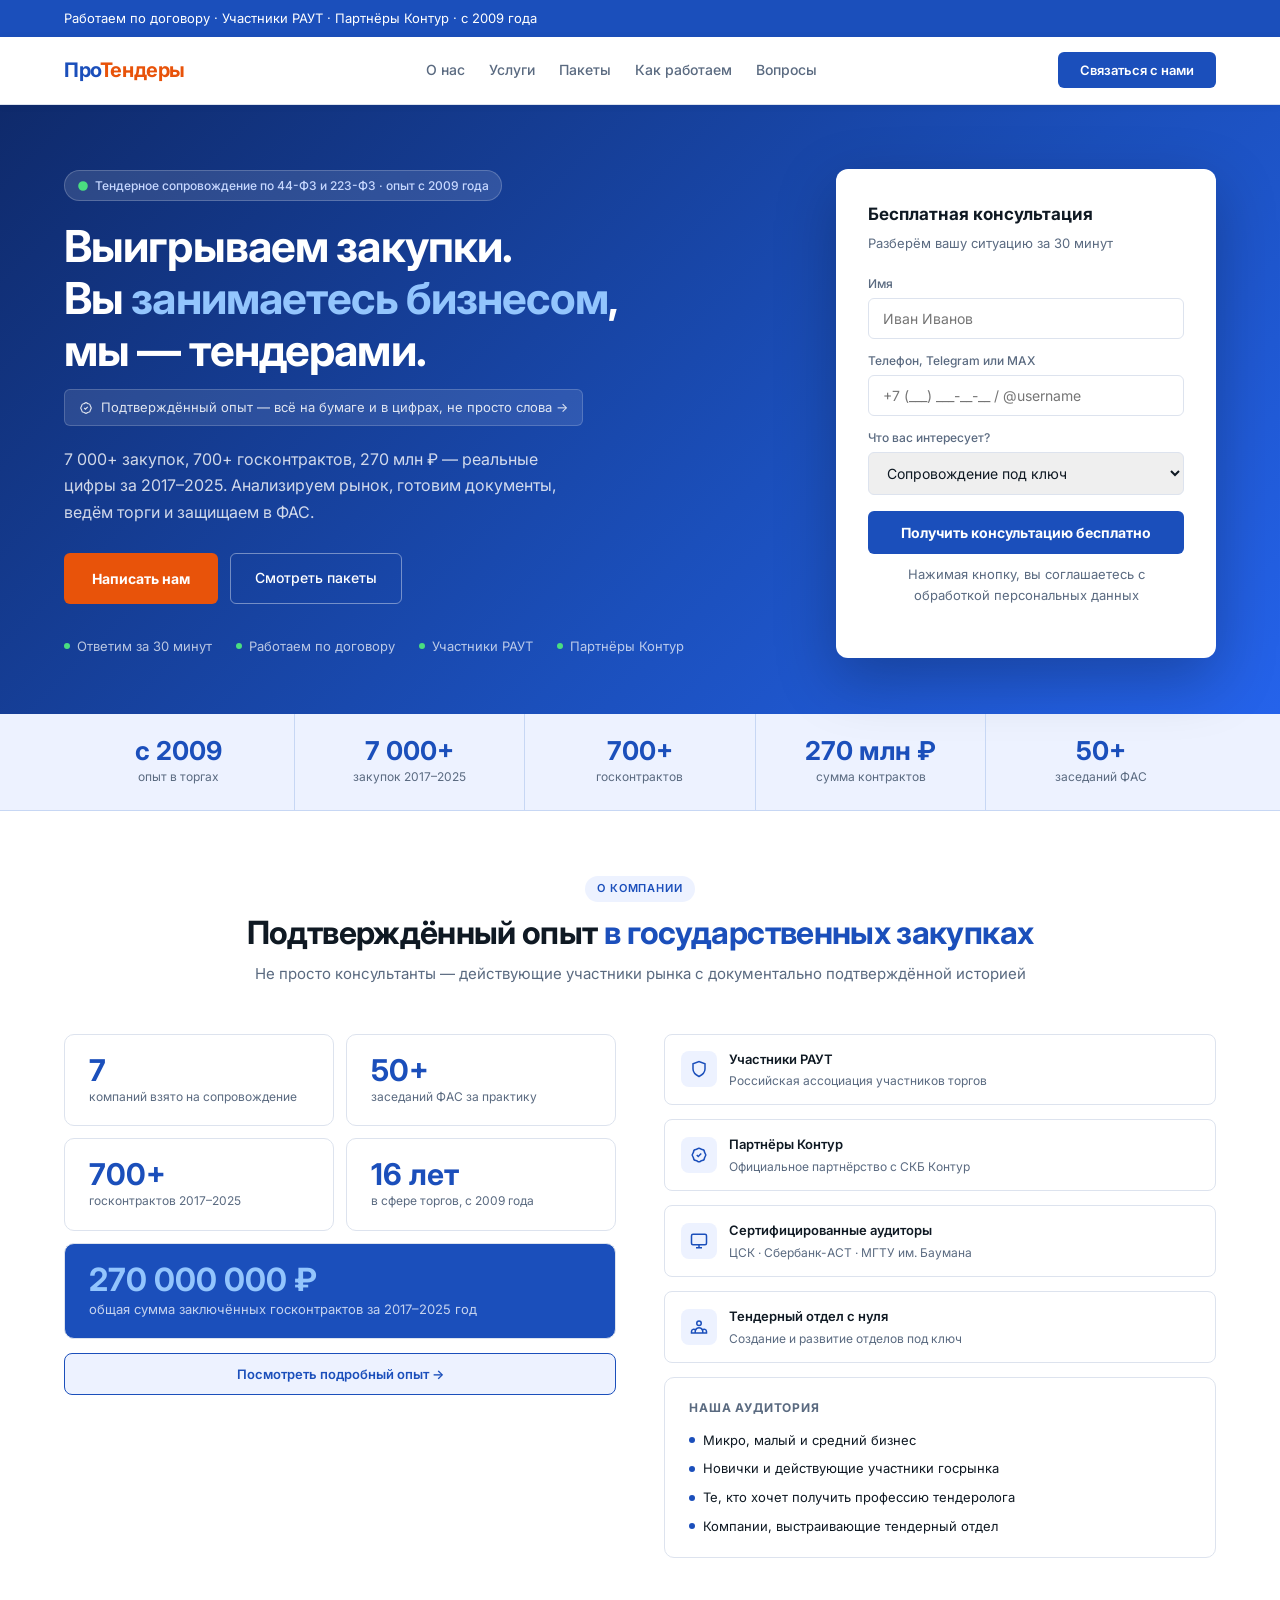
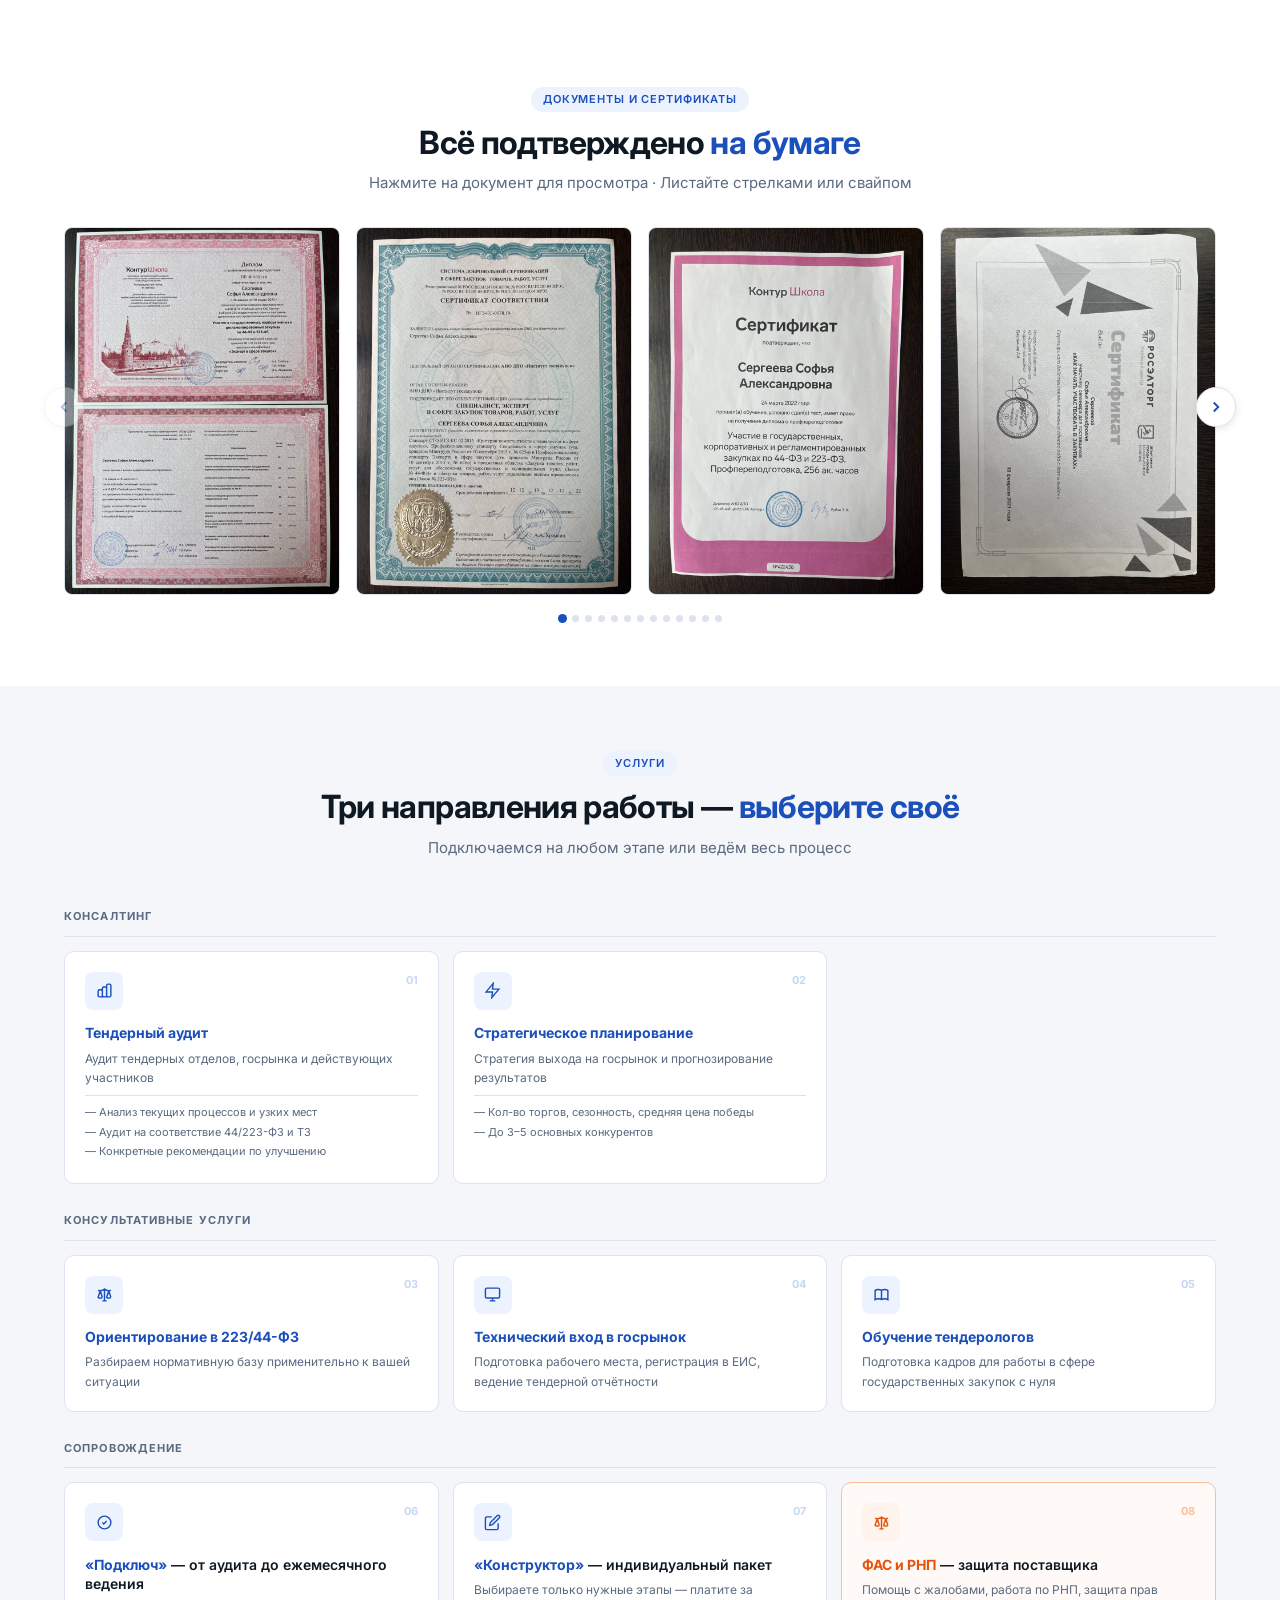
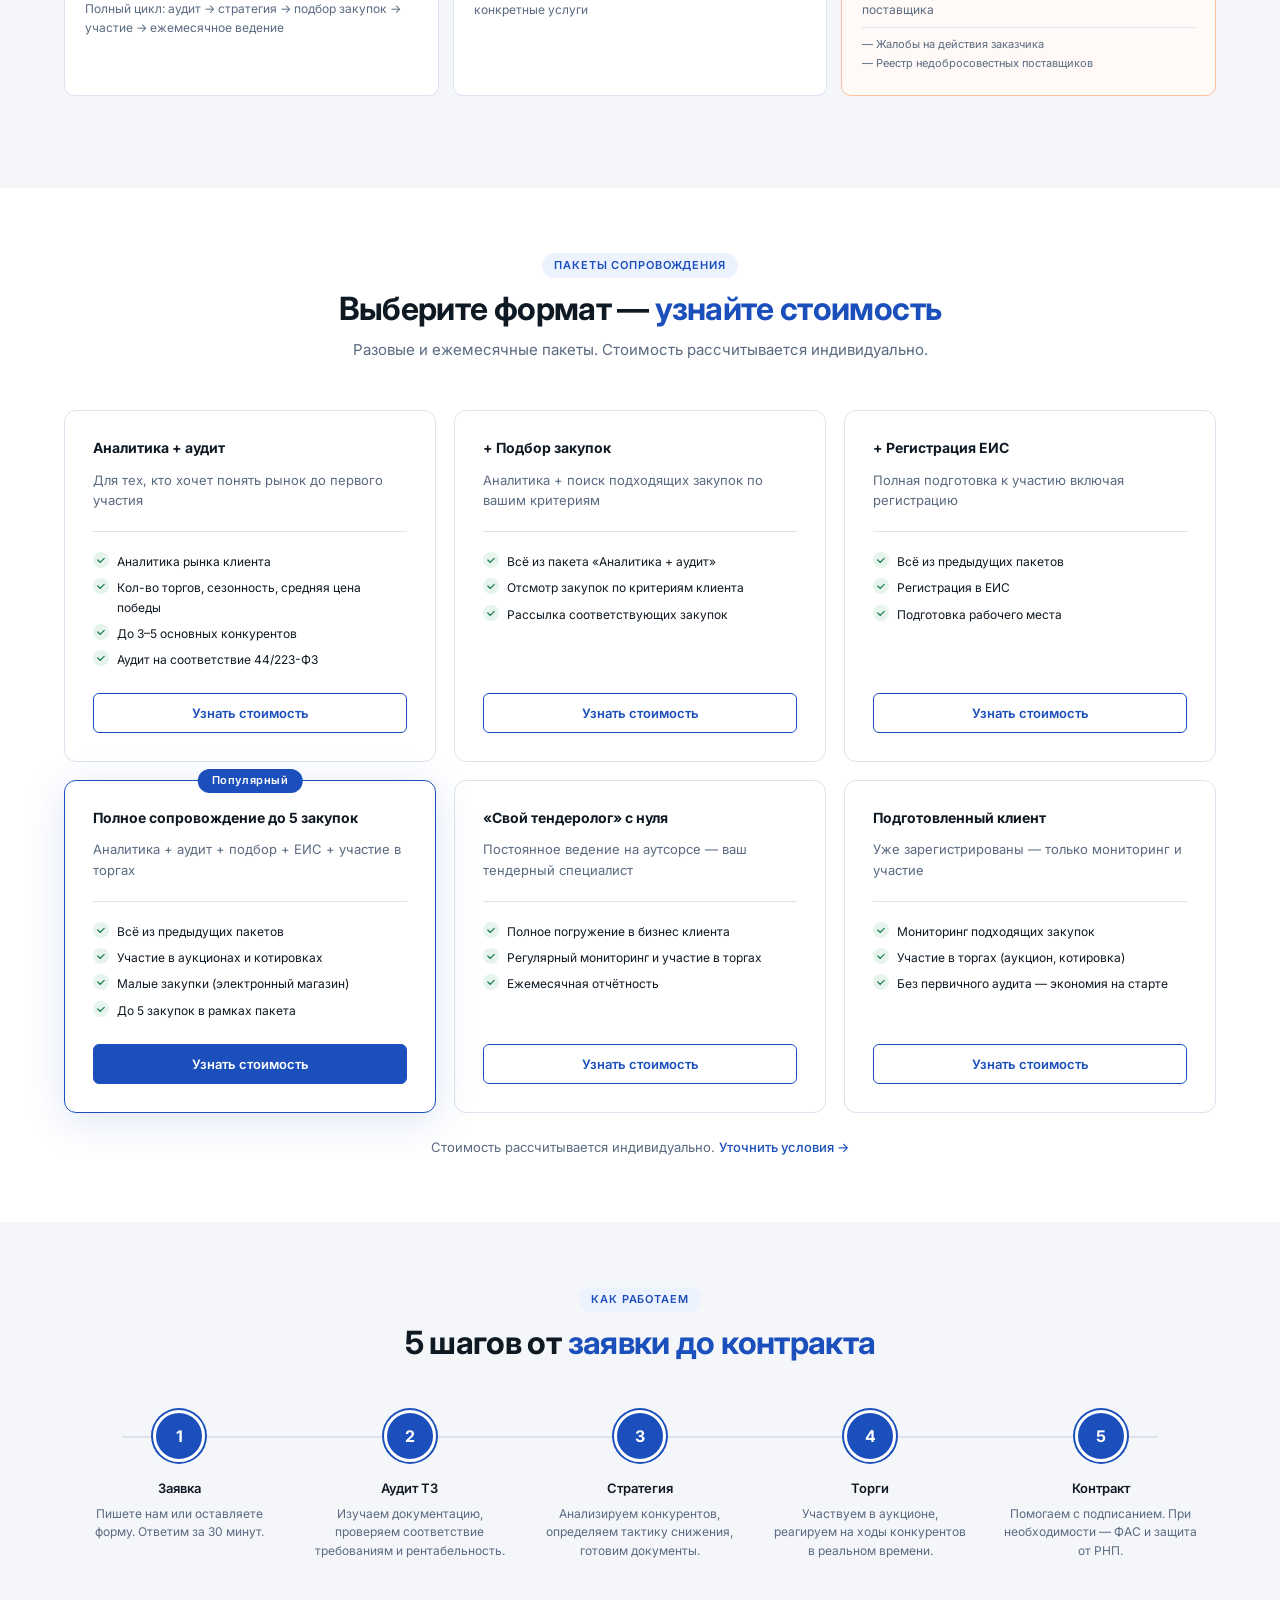
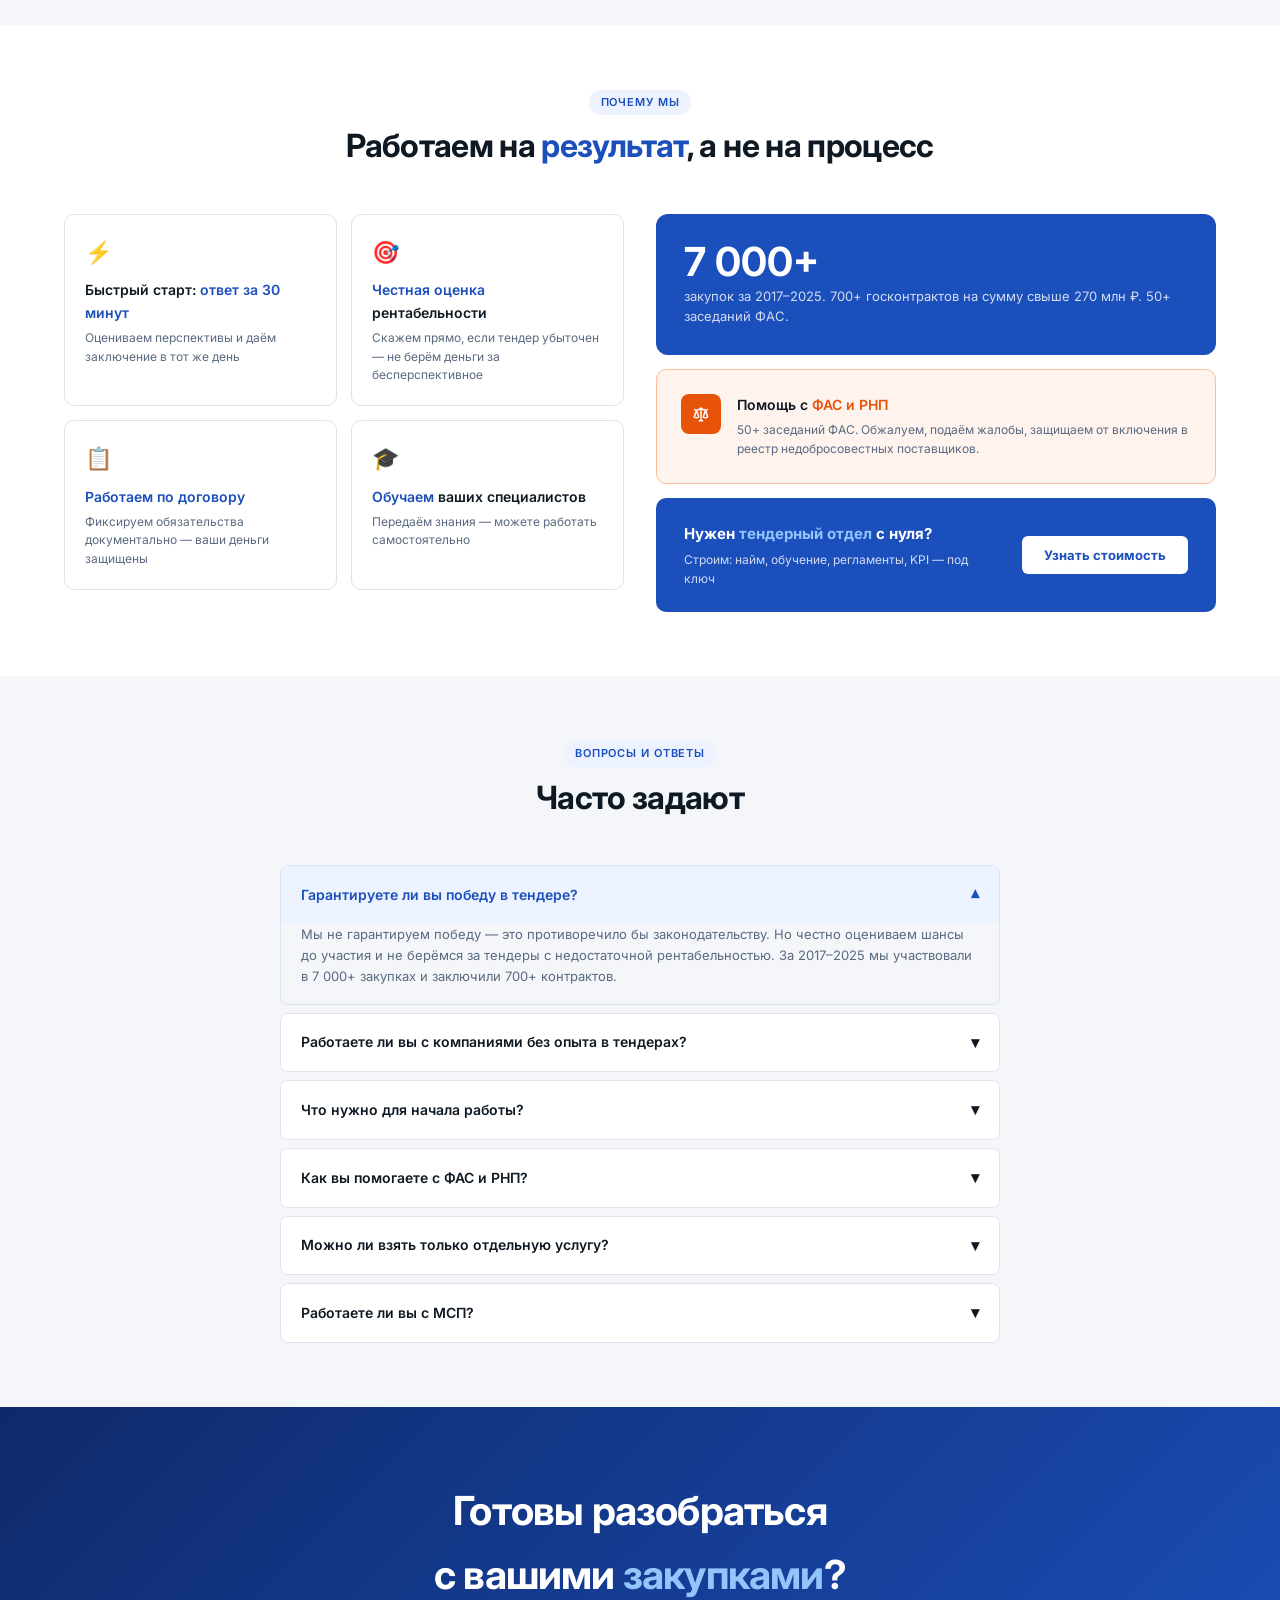
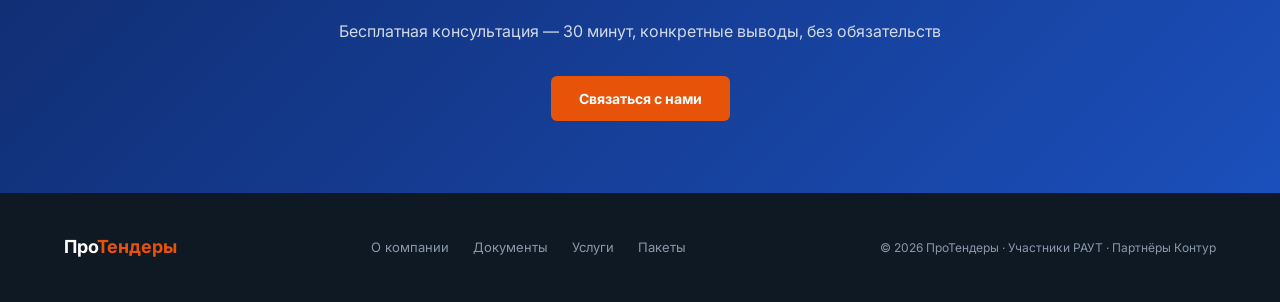
==== index.html @ 7c3c490c "Update index.html" ====
<!DOCTYPE html>
<html lang="ru">
<head>
<meta charset="UTF-8">
<meta name="viewport" content="width=device-width, initial-scale=1.0">
<title>ПроТендеры — тендерное сопровождение под ключ с 2009 года</title>
<meta name="description" content="Тендерное сопровождение по 44-ФЗ и 223-ФЗ. 7 000+ закупок, 700+ госконтрактов на 270 млн ₽. Участники РАУТ, партнёры Контур. Бесплатная консультация за 30 минут.">
<meta name="keywords" content="тендерное сопровождение, государственные закупки, 44-ФЗ, 223-ФЗ, участие в тендерах, тендерный аудит, ФАС, РНП, госконтракт, тендеролог, ЕИС, аукцион">
<meta name="author" content="ПроТендеры">
<meta name="robots" content="index, follow">
<link rel="preconnect" href="https://fonts.googleapis.com">
<link href="https://fonts.googleapis.com/css2?family=Inter:wght@400;500;600;700&display=swap" rel="stylesheet">

<link rel="icon" href="/favicon.ico" sizes="any">
<link rel="icon" href="/favicon.svg" type="image/svg+xml">
<link rel="icon" type="image/png" sizes="96x96" href="/favicon-96x96.png">
<link rel="apple-touch-icon" sizes="180x180" href="/apple-touch-icon.png">
<link rel="manifest" href="/site.webmanifest">
<style>
*,*::before,*::after{box-sizing:border-box;margin:0;padding:0}
html{scroll-behavior:smooth}
:root{--blue:#1B4FBB;--blue-d:#143DA0;--blue-lt:#EDF2FF;--accent:#E8530A;--green:#1A7A4A;--text:#0F1923;--muted:#5A6A80;--light:#F4F6FA;--border:#DDE3EE}
body{font-family:'Inter',sans-serif;color:var(--text);background:#fff;font-size:15px;line-height:1.6;-webkit-font-smoothing:antialiased}
a{color:inherit;text-decoration:none}

.topbar{background:var(--blue);color:#fff;font-size:13px;padding:8px 5vw;display:flex;justify-content:space-between;align-items:center}
.topbar a{color:#fff;opacity:.85}.topbar a:hover{opacity:1}
.topbar-r{display:flex;gap:1.5rem}

nav{background:#fff;border-bottom:1px solid var(--border);padding:0 5vw;display:flex;align-items:center;justify-content:space-between;height:68px;position:sticky;top:0;z-index:100;box-shadow:0 1px 8px rgba(0,0,0,.06)}
.logo-text{font-size:20px;font-weight:700;color:var(--blue);letter-spacing:-.02em}.logo-text span{color:var(--accent)}
.nav-links{display:flex;gap:1.5rem}
.nav-links a{font-size:14px;color:var(--muted);font-weight:500;transition:color .15s}.nav-links a:hover{color:var(--blue)}
.btn-nav{background:var(--blue);color:#fff;font-size:13px;font-weight:600;padding:10px 22px;border-radius:6px;display:flex;align-items:center;gap:7px;transition:background .15s;cursor:pointer;border:none;font-family:inherit}.btn-nav:hover{background:var(--blue-d)}

/* HERO */
.hero{background:linear-gradient(135deg,#0F2A6B 0%,#1B4FBB 60%,#2563EB 100%);color:#fff;padding:64px 5vw 56px;display:grid;grid-template-columns:1fr 380px;gap:4rem;align-items:center}
.hero-badge{display:inline-flex;align-items:center;gap:6px;background:rgba(255,255,255,.12);border:1px solid rgba(255,255,255,.2);font-size:12px;font-weight:500;padding:5px 12px;border-radius:20px;margin-bottom:1.25rem;color:#c7d8ff}
.hero h1{font-size:clamp(28px,3.5vw,44px);font-weight:700;line-height:1.18;margin-bottom:.75rem;letter-spacing:-.02em}
.hero h1 span{color:#93C5FD}
.hero-proof{display:inline-flex;align-items:center;gap:8px;background:rgba(255,255,255,.1);border:1px solid rgba(255,255,255,.18);padding:7px 14px;border-radius:6px;font-size:13px;color:rgba(255,255,255,.85);margin-bottom:1.25rem;cursor:pointer;transition:background .2s;border-width:1px}
.hero-proof:hover{background:rgba(255,255,255,.18)}
.hero-lead{font-size:16px;color:rgba(255,255,255,.8);line-height:1.65;margin-bottom:1.75rem;max-width:520px}
.hero-actions{display:flex;gap:12px;flex-wrap:wrap;margin-bottom:2rem}
.btn-accent{background:var(--accent);color:#fff;font-size:14px;font-weight:700;padding:14px 28px;border-radius:6px;display:inline-flex;align-items:center;gap:8px;transition:opacity .15s;cursor:pointer;border:none;font-family:inherit}.btn-accent:hover{opacity:.9}
.btn-white-ol{background:transparent;color:#fff;border:1.5px solid rgba(255,255,255,.4);font-size:14px;font-weight:500;padding:13px 24px;border-radius:6px;transition:border-color .15s;cursor:pointer;font-family:inherit;display:inline-flex;align-items:center}.btn-white-ol:hover{border-color:rgba(255,255,255,.8)}
.hero-trust{display:flex;gap:1.5rem;flex-wrap:wrap}
.trust-item{display:flex;align-items:center;gap:7px;font-size:13px;color:rgba(255,255,255,.7)}
.trust-dot{width:6px;height:6px;border-radius:50%;background:#4ADE80;flex-shrink:0}

.hero-card{background:#fff;color:var(--text);border-radius:12px;padding:2rem;box-shadow:0 20px 60px rgba(0,0,0,.25)}
.hero-card h3{font-size:17px;font-weight:700;margin-bottom:.3rem}
.hero-card>p{font-size:13px;color:var(--muted);margin-bottom:1.25rem}
.ff{margin-bottom:12px}
.ff label{display:block;font-size:12px;font-weight:500;color:var(--muted);margin-bottom:5px}
.ff input,.ff select{width:100%;padding:11px 14px;border:1.5px solid var(--border);border-radius:6px;font-size:14px;font-family:inherit;color:var(--text);outline:none;transition:border-color .15s}
.ff input:focus,.ff select:focus{border-color:var(--blue)}
.form-submit{width:100%;padding:13px;background:var(--blue);color:#fff;font-size:14px;font-weight:700;border:none;border-radius:6px;cursor:pointer;font-family:inherit;transition:background .15s;margin-top:4px}.form-submit:hover{background:var(--blue-d)}
.form-note{font-size:11px;color:var(--muted);text-align:center;margin-top:10px}

.stats-strip{background:var(--blue-lt);border-bottom:1px solid #C7D7F4;padding:0 5vw;display:flex}
.stat{flex:1;padding:1.5rem 1rem;border-right:1px solid #C7D7F4;text-align:center}.stat:last-child{border-right:none}
.stat-num{font-size:26px;font-weight:700;color:var(--blue);line-height:1;margin-bottom:3px}
.stat-label{font-size:12px;color:var(--muted)}

.section{padding:64px 5vw}
.section-alt{background:var(--light)}
.section-head{text-align:center;margin-bottom:3rem}
.stag{display:inline-block;background:var(--blue-lt);color:var(--blue);font-size:11px;font-weight:600;letter-spacing:.08em;text-transform:uppercase;padding:4px 12px;border-radius:20px;margin-bottom:.75rem}
.stitle{font-size:clamp(22px,3vw,32px);font-weight:700;line-height:1.2;letter-spacing:-.02em}.stitle span{color:var(--blue)}
.ssub{font-size:15px;color:var(--muted);margin-top:.6rem}

/* CREDENTIALS */
.cred-grid{display:grid;grid-template-columns:1fr 1fr;gap:3rem;align-items:start}
.cred-stats{display:grid;grid-template-columns:1fr 1fr;gap:12px}
.cred-box{background:#fff;border:1px solid var(--border);border-radius:10px;padding:1.25rem 1.5rem}
.cred-box-num{font-size:30px;font-weight:700;color:var(--blue);line-height:1;margin-bottom:4px}
.cred-box-label{font-size:12px;color:var(--muted);line-height:1.4}
.cred-box.wide{grid-column:1/-1;background:var(--blue);color:#fff}
.cred-box.wide .cred-box-num{color:#93C5FD;font-size:32px}
.cred-box.wide .cred-box-label{color:rgba(255,255,255,.75);font-size:13px}
.cred-right{display:flex;flex-direction:column;gap:14px}
.badge-row{display:flex;align-items:center;gap:12px;padding:14px 16px;background:#fff;border:1px solid var(--border);border-radius:8px}
.badge-icon{width:36px;height:36px;border-radius:8px;background:var(--blue-lt);display:flex;align-items:center;justify-content:center;color:var(--blue);flex-shrink:0}
.badge-title{font-size:13px;font-weight:600;margin-bottom:2px}
.badge-sub{font-size:12px;color:var(--muted)}
.audience-block{background:#fff;border:1px solid var(--border);border-radius:10px;padding:1.25rem 1.5rem}
.audience-block h4{font-size:12px;font-weight:700;color:var(--muted);text-transform:uppercase;letter-spacing:.07em;margin-bottom:12px}
.aud-list{display:flex;flex-direction:column;gap:8px}
.aud-item{display:flex;align-items:center;gap:8px;font-size:13px}
.aud-dot{width:6px;height:6px;border-radius:50%;background:var(--blue);flex-shrink:0}

/* ── DOCUMENT SLIDER ── */
.docs-section{padding:64px 0;background:#fff;overflow:hidden}
.docs-section-head{text-align:center;margin-bottom:2rem;padding:0 5vw}
.docs-slider-wrap{position:relative;padding:0 5vw}
.docs-track-outer{
  overflow:hidden;
  border-radius:4px;
}
.docs-track{
  display:flex;
  gap:16px;
  transition:transform .35s cubic-bezier(.4,0,.2,1);
  will-change:transform;
  cursor:grab;
  user-select:none;
}
.docs-track.dragging{cursor:grabbing;transition:none}
.doc-slide{
  flex:0 0 calc((100% - 16px*3) / 4);
  min-width:0;
}
.doc-thumb{
  position:relative;cursor:pointer;border-radius:8px;overflow:hidden;
  border:1px solid var(--border);background:var(--light);
  aspect-ratio:3/4;
  transition:transform .2s,box-shadow .2s;
}
.doc-thumb:hover{transform:translateY(-3px);box-shadow:0 8px 28px rgba(27,79,187,.18)}
.doc-thumb img{width:100%;height:100%;object-fit:cover;display:block;pointer-events:none}
.doc-thumb-overlay{
  position:absolute;inset:0;background:rgba(27,79,187,.0);
  display:flex;align-items:center;justify-content:center;
  transition:background .2s;
}
.doc-thumb:hover .doc-thumb-overlay{background:rgba(27,79,187,.35)}
.doc-thumb-overlay svg{opacity:0;transition:opacity .2s;color:#fff}
.doc-thumb:hover .doc-thumb-overlay svg{opacity:1}
.doc-caption{font-size:11px;color:var(--muted);text-align:center;padding:8px 8px 10px;background:#fff;border-top:1px solid var(--border);line-height:1.4}

/* Slider arrows */
.slider-arrow{
  position:absolute;top:50%;transform:translateY(-60%);
  width:40px;height:40px;border-radius:50%;
  background:#fff;border:1px solid var(--border);
  display:flex;align-items:center;justify-content:center;
  cursor:pointer;z-index:10;transition:background .15s,box-shadow .15s;
  box-shadow:0 2px 8px rgba(0,0,0,.1);
  color:var(--blue);
}
.slider-arrow:hover{background:var(--blue-lt);box-shadow:0 4px 14px rgba(27,79,187,.2)}
.slider-arrow.prev{left:calc(5vw - 20px)}
.slider-arrow.next{right:calc(5vw - 20px)}
.slider-arrow.disabled{opacity:.35;cursor:default;pointer-events:none}

/* Slider dots */
.slider-dots{display:flex;justify-content:center;gap:6px;margin-top:20px}
.slider-dot{width:7px;height:7px;border-radius:50%;background:var(--border);cursor:pointer;transition:background .2s,transform .2s}
.slider-dot.active{background:var(--blue);transform:scale(1.3)}

/* LIGHTBOX */
.lightbox{display:none;position:fixed;inset:0;background:rgba(0,0,0,.88);z-index:3000;align-items:center;justify-content:center;padding:20px}
.lightbox.open{display:flex}
.lightbox-inner{position:relative;max-width:720px;width:100%;display:flex;flex-direction:column;align-items:center;gap:14px}
.lightbox-img{max-height:82vh;max-width:100%;border-radius:8px;object-fit:contain;box-shadow:0 24px 64px rgba(0,0,0,.5)}
.lightbox-close{position:absolute;top:-48px;right:0;color:#fff;font-size:30px;cursor:pointer;background:none;border:none;opacity:.7;transition:opacity .2s;font-family:inherit;line-height:1}.lightbox-close:hover{opacity:1}
.lightbox-caption{color:rgba(255,255,255,.75);font-size:13px;text-align:center;max-width:500px}
.lightbox-nav{display:flex;align-items:center;gap:14px}
.lb-btn{background:rgba(255,255,255,.15);border:1px solid rgba(255,255,255,.25);color:#fff;padding:8px 20px;border-radius:6px;cursor:pointer;font-size:13px;font-family:inherit;transition:background .2s}.lb-btn:hover{background:rgba(255,255,255,.28)}
.lightbox-counter{font-size:12px;color:rgba(255,255,255,.45);min-width:48px;text-align:center}

/* SERVICES */
.svc-cat-label{font-size:11px;font-weight:700;letter-spacing:.1em;text-transform:uppercase;color:var(--muted);margin-bottom:14px;padding-bottom:10px;border-bottom:1px solid var(--border)}
.svc-grid{display:grid;grid-template-columns:repeat(3,1fr);gap:14px;margin-bottom:28px}
.svc-card{background:#fff;border:1.5px solid var(--border);border-radius:10px;padding:1.25rem;transition:border-color .2s,box-shadow .2s}
.svc-card:hover{border-color:var(--blue);box-shadow:0 4px 20px rgba(27,79,187,.1)}
.svc-top{display:flex;align-items:flex-start;justify-content:space-between;margin-bottom:.9rem}
.svc-ico{width:38px;height:38px;border-radius:8px;background:var(--blue-lt);display:flex;align-items:center;justify-content:center;color:var(--blue)}
.svc-n{font-size:11px;font-weight:700;color:#C7D7F4}
.svc-title{font-size:14px;font-weight:600;margin-bottom:.35rem;line-height:1.35}.svc-title strong{color:var(--blue)}
.svc-desc{font-size:12px;color:var(--muted);line-height:1.6}
.svc-sub{font-size:11px;color:var(--muted);margin-top:8px;padding-top:8px;border-top:1px solid var(--border)}.svc-sub span{display:block;margin-bottom:2px}

/* PACKAGES */
.pkg-grid{display:grid;grid-template-columns:repeat(3,1fr);gap:18px}
.pkg{background:#fff;border:1.5px solid var(--border);border-radius:12px;padding:1.75rem;display:flex;flex-direction:column}
.pkg.feat{border-color:var(--blue);box-shadow:0 8px 40px rgba(27,79,187,.15);position:relative}
.pkg-badge{position:absolute;top:-12px;left:50%;transform:translateX(-50%);background:var(--blue);color:#fff;font-size:11px;font-weight:600;letter-spacing:.05em;padding:3px 14px;border-radius:20px;white-space:nowrap}
.pkg-name{font-size:14px;font-weight:700;margin-bottom:.75rem;line-height:1.3}
.pkg-desc{font-size:13px;color:var(--muted);margin-bottom:1.25rem;padding-bottom:1.25rem;border-bottom:1px solid var(--border)}
.pkg-feats{flex:1;display:flex;flex-direction:column;gap:7px;margin-bottom:1.5rem}
.pf{display:flex;align-items:flex-start;gap:8px;font-size:12px}
.chk{display:inline-block;width:16px;height:16px;flex-shrink:0}
.pkg-btn{display:block;text-align:center;padding:11px;border-radius:6px;font-size:13px;font-weight:600;border:1.5px solid var(--blue);color:var(--blue);transition:background .15s,color .15s;cursor:pointer;background:transparent;width:100%;font-family:inherit}
.pkg.feat .pkg-btn{background:var(--blue);color:#fff}.pkg-btn:hover{background:var(--blue);color:#fff}

/* PROCESS */
.proc-steps{display:grid;grid-template-columns:repeat(5,1fr);gap:0;position:relative}
.proc-steps::before{content:'';position:absolute;top:26px;left:5%;right:5%;height:2px;background:var(--border);z-index:0}
.proc-step{text-align:center;padding:0 1rem;position:relative;z-index:1}
.proc-dot{width:52px;height:52px;border-radius:50%;background:var(--blue);color:#fff;font-size:16px;font-weight:700;display:flex;align-items:center;justify-content:center;margin:0 auto 1rem;border:3px solid #fff;box-shadow:0 0 0 2px var(--blue)}
.proc-title{font-size:13px;font-weight:600;margin-bottom:.35rem}
.proc-desc{font-size:12px;color:var(--muted);line-height:1.55}

/* WHY */
.adv-grid{display:grid;grid-template-columns:1fr 1fr;gap:2rem;align-items:start}
.adv-list{display:grid;grid-template-columns:1fr 1fr;gap:14px}
.adv-item{background:#fff;border:1px solid var(--border);border-radius:10px;padding:1.25rem}
.adv-icon{font-size:22px;margin-bottom:.6rem}
.adv-title{font-size:14px;font-weight:600;margin-bottom:.3rem}.adv-title span{color:var(--blue)}
.adv-desc{font-size:12px;color:var(--muted);line-height:1.55}
.adv-right{display:flex;flex-direction:column;gap:14px}
.hl-box{background:var(--blue);color:#fff;border-radius:12px;padding:1.75rem}
.hl-num{font-size:40px;font-weight:700;line-height:1;margin-bottom:.25rem}
.hl-label{font-size:13px;opacity:.8}
.fas-card{background:#FFF3EE;border:1.5px solid #FBBF9A;border-radius:10px;padding:1.5rem;display:flex;gap:1rem;align-items:flex-start}
.fas-ico{flex-shrink:0;width:40px;height:40px;background:var(--accent);border-radius:8px;display:flex;align-items:center;justify-content:center}
.fas-card h4{font-size:14px;font-weight:600;margin-bottom:.3rem}.fas-card h4 span{color:var(--accent)}
.fas-card p{font-size:12px;color:var(--muted);line-height:1.55}
.audit-mini{background:var(--blue);color:#fff;border-radius:10px;padding:1.5rem 1.75rem;display:flex;justify-content:space-between;align-items:center;gap:1.5rem}
.audit-mini h3{font-size:15px;font-weight:700;margin-bottom:.25rem}.audit-mini h3 span{color:#93C5FD}
.audit-mini p{font-size:12px;opacity:.8}
.btn-wh{background:#fff;color:var(--blue);font-size:13px;font-weight:700;padding:11px 22px;border-radius:6px;white-space:nowrap;transition:opacity .15s;cursor:pointer;border:none;font-family:inherit}.btn-wh:hover{opacity:.9}

/* FAQ */
.faq-list{max-width:720px;margin:0 auto;display:flex;flex-direction:column;gap:8px}
.faq-item{border:1px solid var(--border);border-radius:8px;overflow:hidden}
.faq-q{padding:1rem 1.25rem;font-size:14px;font-weight:600;cursor:pointer;display:flex;justify-content:space-between;align-items:center;background:#fff;user-select:none}.faq-q:hover{background:var(--light)}
.faq-a{padding:0 1.25rem 1rem;font-size:13px;color:var(--muted);line-height:1.65;display:none}
.faq-item.open .faq-a{display:block}
.faq-item.open .faq-q{background:var(--blue-lt);color:var(--blue)}
.faq-arrow{transition:transform .2s;font-size:16px}
.faq-item.open .faq-arrow{transform:rotate(180deg)}

/* CTA / FOOTER */
.cta-final{background:linear-gradient(135deg,#0F2A6B 0%,#1B4FBB 100%);color:#fff;text-align:center;padding:72px 5vw}
.cta-final h2{font-size:clamp(24px,3.5vw,40px);font-weight:700;margin-bottom:.75rem;letter-spacing:-.02em}
.cta-final h2 span{color:#93C5FD}
.cta-final p{font-size:16px;opacity:.8;margin-bottom:2rem}
.cta-btns{display:flex;gap:12px;justify-content:center;flex-wrap:wrap}
footer{background:#0F1923;color:#8898AA;padding:2.5rem 5vw;display:flex;justify-content:space-between;align-items:center;flex-wrap:wrap;gap:1rem}
.f-logo{font-size:18px;font-weight:700;color:#fff}.f-logo span{color:var(--accent)}
.f-links{display:flex;gap:1.5rem}
.f-links a{font-size:13px;color:#8898AA;transition:color .15s}.f-links a:hover{color:#fff}

/* POPUP */
.popup-overlay{display:none;position:fixed;inset:0;background:rgba(0,0,0,0);z-index:2000;align-items:center;justify-content:center;padding:20px;transition:background .25s}
.popup-overlay.open{display:flex;background:rgba(0,0,0,.55)}
.popup-modal{background:#fff;border-radius:12px;max-width:460px;width:100%;padding:2rem;box-shadow:0 20px 60px rgba(0,0,0,.25);position:relative;opacity:0;transform:translateY(24px) scale(.97);transition:opacity .28s cubic-bezier(.4,0,.2,1),transform .28s cubic-bezier(.4,0,.2,1)}
.popup-overlay.open .popup-modal{opacity:1;transform:translateY(0) scale(1)}
.popup-close{position:absolute;top:1rem;right:1.25rem;font-size:22px;cursor:pointer;color:var(--muted);line-height:1;background:none;border:none;font-family:inherit}.popup-close:hover{color:var(--text)}
.popup-modal h3{font-size:20px;font-weight:700;margin-bottom:.3rem}
.popup-sub{font-size:13px;color:var(--muted);margin-bottom:1.5rem}
.popup-success{display:none;text-align:center;padding:1.5rem 0}
.popup-success .ok-icon{font-size:48px;margin-bottom:.75rem}
.popup-success h4{font-size:18px;font-weight:700;margin-bottom:.5rem}
.popup-success p{font-size:13px;color:var(--muted)}

/* MODAL */
.modal-overlay{display:none;position:fixed;inset:0;background:rgba(0,0,0,.55);z-index:1000;align-items:center;justify-content:center;padding:20px}
.modal-overlay.open{display:flex}
.modal{background:#fff;border-radius:12px;max-width:660px;width:100%;max-height:90vh;overflow-y:auto;padding:2rem}
.modal-close{float:right;font-size:22px;cursor:pointer;color:var(--muted);line-height:1;margin-left:1rem}.modal-close:hover{color:var(--text)}
.modal h3{font-size:20px;font-weight:700;margin-bottom:.4rem}
.modal-sub{font-size:13px;color:var(--muted);margin-bottom:1.5rem}
.exp-item{display:flex;align-items:flex-start;gap:14px;padding:13px 0;border-bottom:1px solid var(--border)}
.exp-item:last-child{border-bottom:none}
.exp-year{font-size:11px;font-weight:600;color:var(--blue);letter-spacing:.06em;min-width:76px;padding-top:2px}
.exp-text{font-size:13px;line-height:1.6}.exp-text strong{color:var(--blue)}

  @media(min-width:901px){
  .stat:last-child{flex:1;border-bottom:none}
}
  
@media(max-width:900px){
  .hero{grid-template-columns:1fr}.hero-card{max-width:480px}
  .svc-grid{grid-template-columns:1fr 1fr}
  .pkg-grid{grid-template-columns:1fr}
.proc-steps{grid-template-columns:1fr 1fr;gap:2rem}.proc-steps::before{display:none}
.proc-step:last-child:nth-child(odd){grid-column:1/-1}
  .adv-grid,.cred-grid{grid-template-columns:1fr}
  .stats-strip{flex-wrap:wrap}
.stat{flex:0 0 50%;border-right:none;border-bottom:1px solid #C7D7F4}
.stat:last-child{flex:0 0 100%;border-bottom:none}
  .audit-mini{flex-direction:column}
  .doc-slide{flex:0 0 calc((100% - 16px*2) / 3)}
  .slider-arrow.prev{left:4px}
  .slider-arrow.next{right:4px}
}
@media(max-width:600px){
  .topbar{display:none}.nav-links{display:none}
  .svc-grid,.adv-list,.cred-stats{grid-template-columns:1fr}
  .doc-slide{flex:0 0 calc((100% - 16px) / 2)}
}
@media(max-width:400px){
  .doc-slide{flex:0 0 85%}
}
</style>
</head>
<body>

<script>
/* ── TELEGRAM via /api/send (Vercel serverless) ── */
async function sendToTelegram(fields) {
  try {
    const res = await fetch('/api/send', {
      method: 'POST',
      headers: { 'Content-Type': 'application/json' },
      body: JSON.stringify(fields)
    });
    const data = await res.json();
    if (!data.ok) console.error('Send error:', data);
    return data.ok;
  } catch (e) {
    console.error('Network error:', e);
    return false;
  }
}

/* ── POPUP ── */
function openPopup(interest) {
  const sel = document.getElementById('popup-interest');
  if (interest && sel) {
    for (let o of sel.options) {
      if (o.value === interest || o.text.toLowerCase().includes(interest.toLowerCase())) {
        sel.value = o.value; break;
      }
    }
  }
  document.getElementById('popup-form-wrap').style.display = '';
  document.getElementById('popup-success').style.display = 'none';
  const ov = document.getElementById('contact-popup');
  ov.style.display = 'flex';
  requestAnimationFrame(() => requestAnimationFrame(() => ov.classList.add('open')));
}
function closePopup() {
  const ov = document.getElementById('contact-popup');
  ov.classList.remove('open');
  setTimeout(() => ov.style.display = 'none', 280);
}
async function submitPopup() {
  const name     = document.getElementById('popup-name').value.trim();
  const contact  = document.getElementById('popup-contact').value.trim();
  const interest = document.getElementById('popup-interest').value;
  const btn      = document.getElementById('popup-submit-btn');
  if (!name || !contact) { alert('Пожалуйста, заполните имя и контакт'); return; }
  btn.textContent = 'Отправляю…'; btn.disabled = true;
  const ok = await sendToTelegram({ name, contact, interest });
  if (ok) {
    document.getElementById('popup-form-wrap').style.display = 'none';
    document.getElementById('popup-success').style.display   = 'block';
  } else {
    btn.textContent = 'Ошибка — попробуйте ещё раз';
    btn.style.background = '#c0392b';
  }
  btn.disabled = false;
}
async function submitHeroForm(btn) {
  const name     = document.getElementById('hero-name').value.trim();
  const contact  = document.getElementById('hero-contact').value.trim();
  const interest = document.getElementById('hero-interest').value;
  if (!name || !contact) { alert('Пожалуйста, заполните имя и контакт'); return; }
  btn.textContent = 'Отправляю…'; btn.disabled = true;
  const ok = await sendToTelegram({ name, contact, interest });
  if (ok) {
    btn.textContent = 'Заявка отправлена ✓';
    btn.style.background = '#1A7A4A';
  } else {
    btn.textContent = 'Ошибка — попробуйте ещё раз';
    btn.style.background = '#c0392b';
    btn.disabled = false;
  }
}

/* ── DOCUMENT SLIDER ── */
const docPhotos = [
  { src: 'docs/cert1.jpg'},
  { src: 'docs/cert2.jpg'},
  { src: 'docs/cert3.jpg'},
  { src: 'docs/doc4.jpg'},
  { src: 'docs/doc5.jpg'},
  { src: 'docs/doc6.jpg'},
  { src: 'docs/doc7.jpg'},
  { src: 'docs/doc8.jpg'},
  { src: 'docs/doc9.jpg'},
  { src: 'docs/doc10.jpg'},
  { src: 'docs/doc11.jpg'},
  { src: 'docs/doc12.jpg'},
  { src: 'docs/doc13.jpg'},
];

let sliderIdx = 0;
let lbIdx = 0;

function getVisible() {
  const w = window.innerWidth;
  if (w <= 400) return 1;
  if (w <= 600) return 2;
  if (w <= 900) return 3;
  return 4;
}
function getMaxIdx() { return Math.max(0, docPhotos.length - getVisible()); }

function sliderGo(idx) {
  sliderIdx = Math.max(0, Math.min(idx, getMaxIdx()));
  const track = document.getElementById('docs-track');
  const gap = 16;
  const slideW = track.parentElement.offsetWidth;
  const vis = getVisible();
  const w = (slideW - gap * (vis - 1)) / vis;
  track.style.transform = `translateX(${-sliderIdx * (w + gap)}px)`;
  document.querySelectorAll('.slider-dot').forEach((d, i) => d.classList.toggle('active', i === sliderIdx));
  document.querySelector('.slider-arrow.prev').classList.toggle('disabled', sliderIdx === 0);
  document.querySelector('.slider-arrow.next').classList.toggle('disabled', sliderIdx >= getMaxIdx());
}

function buildSlider() {
  const track = document.getElementById('docs-track');
  const dotsEl = document.getElementById('slider-dots');
  track.innerHTML = '';
  dotsEl.innerHTML = '';
  docPhotos.forEach((p, i) => {
    const slide = document.createElement('div');
    slide.className = 'doc-slide';
    slide.innerHTML = `
      <div class="doc-thumb" onclick="openLightbox(${i})">
        <img src="${p.src}" alt="${p.caption}" loading="lazy">
        <div class="doc-thumb-overlay">
          <svg width="26" height="26" viewBox="0 0 24 24" fill="none" stroke="currentColor" stroke-width="2"><path d="M15 3h6v6M14 10l6.1-6.1M9 21H3v-6M10 14l-6.1 6.1"/></svg>
        </div>
        <div class="doc-caption">${p.caption}</div>
      </div>`;
    track.appendChild(slide);
    const dot = document.createElement('div');
    dot.className = 'slider-dot' + (i === 0 ? ' active' : '');
    dot.onclick = () => sliderGo(i);
    dotsEl.appendChild(dot);
  });

  // Touch / mouse drag
  let startX = 0, startIdx = 0, isDragging = false, moved = false;
  track.addEventListener('mousedown', e => {
    isDragging = true; moved = false; startX = e.clientX; startIdx = sliderIdx;
    track.classList.add('dragging');
  });
  window.addEventListener('mousemove', e => {
    if (!isDragging) return;
    const diff = e.clientX - startX;
    if (Math.abs(diff) > 5) moved = true;
  });
  window.addEventListener('mouseup', e => {
    if (!isDragging) return;
    isDragging = false;
    track.classList.remove('dragging');
    if (moved) {
      const diff = startX - e.clientX;
      if (Math.abs(diff) > 50) sliderGo(startIdx + (diff > 0 ? 1 : -1));
    }
  });
  track.addEventListener('touchstart', e => { startX = e.touches[0].clientX; startIdx = sliderIdx; moved = false; }, {passive:true});
  track.addEventListener('touchmove', e => {
    const diff = Math.abs(e.touches[0].clientX - startX);
    if (diff > 5) moved = true;
  }, {passive:true});
  track.addEventListener('touchend', e => {
    const diff = startX - e.changedTouches[0].clientX;
    if (moved && Math.abs(diff) > 40) sliderGo(startIdx + (diff > 0 ? 1 : -1));
  });

  sliderGo(0);
  window.addEventListener('resize', () => sliderGo(Math.min(sliderIdx, getMaxIdx())));
}

/* ── LIGHTBOX ── */
function openLightbox(idx) {
  lbIdx = idx;
  updateLb();
  const lb = document.getElementById('lightbox');
  lb.style.display = 'flex';
  requestAnimationFrame(() => lb.classList.add('open'));
}
function closeLightbox() {
  const lb = document.getElementById('lightbox');
  lb.classList.remove('open');
  setTimeout(() => lb.style.display = 'none', 200);
}
function lbNav(dir) { lbIdx = (lbIdx + dir + docPhotos.length) % docPhotos.length; updateLb(); }
function updateLb() {
  const p = docPhotos[lbIdx];
  document.getElementById('lb-img').src = p.src;
  document.getElementById('lb-caption').textContent = p.caption;
  document.getElementById('lb-counter').textContent = `${lbIdx + 1} / ${docPhotos.length}`;
}

document.addEventListener('keydown', e => {
  if (document.getElementById('lightbox').classList.contains('open')) {
    if (e.key === 'ArrowRight') lbNav(1);
    if (e.key === 'ArrowLeft')  lbNav(-1);
    if (e.key === 'Escape')     closeLightbox();
  }
});

document.addEventListener('DOMContentLoaded', buildSlider);
</script>

<div class="topbar">
  <span>Работаем по договору · Участники РАУТ · Партнёры Контур · с 2009 года</span>
  <div class="topbar-r">
    <!-- <a href="tel:+7XXXXXXXXXX">+7 (XXX) XXX-XX-XX</a>
    <a href="https://t.me/ВАША_ССЫЛКА" target="_blank">Telegram</a> -->
  </div>
</div>

<nav>
  <!-- Для логотипа замените строку ниже на: <img src="logo.svg" alt="ПроТендеры" style="height:44px;width:auto"> -->
  <div class="logo-text">Про<span>Тендеры</span></div>
  <div class="nav-links">
    <a href="#about">О нас</a>
    <a href="#services">Услуги</a>
    <a href="#packages">Пакеты</a>
    <a href="#process">Как работаем</a>
    <a href="#faq">Вопросы</a>
  </div>
  <button class="btn-nav" onclick="openPopup()">Связаться с нами</button>
</nav>

<div class="hero">
  <div>
    <div class="hero-badge">
      <svg width="12" height="12" viewBox="0 0 20 20" fill="#4ADE80"><path d="M10 18a8 8 0 100-16 8 8 0 000 16zm3.707-9.293a1 1 0 00-1.414-1.414L9 10.586 7.707 9.293a1 1 0 00-1.414 1.414l2 2a1 1 0 001.414 0l4-4z"/></svg>
      Тендерное сопровождение по 44-ФЗ и 223-ФЗ · опыт с 2009 года
    </div>
    <h1>Выигрываем закупки.<br>Вы <span>занимаетесь бизнесом</span>,<br>мы — тендерами.</h1>
    <div class="hero-proof" onclick="document.getElementById('docs').scrollIntoView({behavior:'smooth'})">
      <svg width="14" height="14" viewBox="0 0 24 24" fill="none" stroke="currentColor" stroke-width="2"><path d="M9 12l2 2 4-4M7.835 4.697a3.42 3.42 0 001.946-.806 3.42 3.42 0 014.438 0 3.42 3.42 0 001.946.806 3.42 3.42 0 013.138 3.138 3.42 3.42 0 00.806 1.946 3.42 3.42 0 010 4.438 3.42 3.42 0 00-.806 1.946 3.42 3.42 0 01-3.138 3.138 3.42 3.42 0 00-1.946.806 3.42 3.42 0 01-4.438 0 3.42 3.42 0 00-1.946-.806 3.42 3.42 0 01-3.138-3.138 3.42 3.42 0 00-.806-1.946 3.42 3.42 0 010-4.438 3.42 3.42 0 00.806-1.946 3.42 3.42 0 013.138-3.138z"/></svg>
      Подтверждённый опыт — всё на бумаге и в цифрах, не просто слова →
    </div>
    <p class="hero-lead">7 000+ закупок, 700+ госконтрактов, 270 млн ₽ — реальные цифры за 2017–2025. Анализируем рынок, готовим документы, ведём торги и защищаем в ФАС.</p>
    <div class="hero-actions">
      <button class="btn-accent" onclick="openPopup()">Написать нам</button>
      <a class="btn-white-ol" href="#packages">Смотреть пакеты</a>
    </div>
    <div class="hero-trust">
      <div class="trust-item"><div class="trust-dot"></div>Ответим за 30 минут</div>
      <div class="trust-item"><div class="trust-dot"></div>Работаем по договору</div>
      <div class="trust-item"><div class="trust-dot"></div>Участники РАУТ</div>
      <div class="trust-item"><div class="trust-dot"></div>Партнёры Контур</div>
    </div>
  </div>
  <div class="hero-card">
    <h3>Бесплатная консультация</h3>
    <p>Разберём вашу ситуацию за 30 минут</p>
    <div class="ff"><label>Имя</label><input id="hero-name" type="text" placeholder="Иван Иванов"></div>
    <div class="ff"><label>Телефон, Telegram или MAX</label><input id="hero-contact" type="text" placeholder="+7 (___) ___-__-__ / @username"></div>
    <div class="ff"><label>Что вас интересует?</label>
      <select id="hero-interest">
        <option>Сопровождение под ключ</option>
        <option>Анализ рынка (консалтинг)</option>
        <option>Аудит тендерного отдела</option>
        <option>Помощь с ФАС / РНП</option>
        <option>Обучение тендерологов</option>
        <option>Регистрация в ЕИС</option>
        <option>Подбор закупок</option>
      </select>
    </div>
    <button class="form-submit" onclick="submitHeroForm(this)">Получить консультацию бесплатно</button>
    <p class="form-note">Нажимая кнопку, вы соглашаетесь с обработкой персональных данных</p>
  </div>
</div>

<div class="stats-strip">
  <div class="stat"><div class="stat-num">с 2009</div><div class="stat-label">опыт в торгах</div></div>
  <div class="stat"><div class="stat-num">7 000+</div><div class="stat-label">закупок 2017–2025</div></div>
  <div class="stat"><div class="stat-num">700+</div><div class="stat-label">госконтрактов</div></div>
  <div class="stat"><div class="stat-num">270 млн ₽</div><div class="stat-label">сумма контрактов</div></div>
  <div class="stat"><div class="stat-num">50+</div><div class="stat-label">заседаний ФАС</div></div>
</div>

<!-- ABOUT -->
<section class="section" id="about">
  <div class="section-head">
    <div class="stag">О компании</div>
    <h2 class="stitle">Подтверждённый опыт <span>в государственных закупках</span></h2>
    <p class="ssub">Не просто консультанты — действующие участники рынка с документально подтверждённой историей</p>
  </div>
  <div class="cred-grid">
    <div>
      <div class="cred-stats">
        <div class="cred-box"><div class="cred-box-num">7</div><div class="cred-box-label">компаний взято на сопровождение</div></div>
        <div class="cred-box"><div class="cred-box-num">50+</div><div class="cred-box-label">заседаний ФАС за практику</div></div>
        <div class="cred-box"><div class="cred-box-num">700+</div><div class="cred-box-label">госконтрактов 2017–2025</div></div>
        <div class="cred-box"><div class="cred-box-num">16 лет</div><div class="cred-box-label">в сфере торгов, с 2009 года</div></div>
        <div class="cred-box wide"><div><div class="cred-box-num">270 000 000 ₽</div><div class="cred-box-label">общая сумма заключённых госконтрактов за 2017–2025 год</div></div></div>
      </div>
      <div style="margin-top:14px">
        <button onclick="document.getElementById('exp-modal').classList.add('open')"
          style="width:100%;padding:12px;border:1.5px solid var(--blue);background:var(--blue-lt);color:var(--blue);font-size:13px;font-weight:600;border-radius:8px;cursor:pointer;font-family:inherit">
          Посмотреть подробный опыт →
        </button>
      </div>
    </div>
    <div class="cred-right">
      <div class="badge-row"><div class="badge-icon"><svg width="18" height="18" viewBox="0 0 24 24" fill="none" stroke="currentColor" stroke-width="2"><path d="M12 22s8-4 8-10V5l-8-3-8 3v7c0 6 8 10 8 10z"/></svg></div><div><div class="badge-title">Участники РАУТ</div><div class="badge-sub">Российская ассоциация участников торгов</div></div></div>
      <div class="badge-row"><div class="badge-icon"><svg width="18" height="18" viewBox="0 0 24 24" fill="none" stroke="currentColor" stroke-width="2"><path d="M9 12l2 2 4-4M7.835 4.697a3.42 3.42 0 001.946-.806 3.42 3.42 0 014.438 0 3.42 3.42 0 001.946.806 3.42 3.42 0 013.138 3.138 3.42 3.42 0 00.806 1.946 3.42 3.42 0 010 4.438 3.42 3.42 0 00-.806 1.946 3.42 3.42 0 01-3.138 3.138 3.42 3.42 0 00-1.946.806 3.42 3.42 0 01-4.438 0 3.42 3.42 0 00-1.946-.806 3.42 3.42 0 01-3.138-3.138 3.42 3.42 0 00-.806-1.946 3.42 3.42 0 010-4.438 3.42 3.42 0 00.806-1.946 3.42 3.42 0 013.138-3.138z"/></svg></div><div><div class="badge-title">Партнёры Контур</div><div class="badge-sub">Официальное партнёрство с СКБ Контур</div></div></div>
      <div class="badge-row"><div class="badge-icon"><svg width="18" height="18" viewBox="0 0 24 24" fill="none" stroke="currentColor" stroke-width="2"><rect x="2" y="3" width="20" height="14" rx="2"/><path d="M8 21h8M12 17v4"/></svg></div><div><div class="badge-title">Сертифицированные аудиторы</div><div class="badge-sub">ЦСК · Сбербанк-АСТ · МГТУ им. Баумана</div></div></div>
      <div class="badge-row"><div class="badge-icon"><svg width="18" height="18" viewBox="0 0 24 24" fill="none" stroke="currentColor" stroke-width="2"><path d="M17 20h5v-2a3 3 0 00-5.356-1.857M17 20H7m10 0v-2c0-.656-.126-1.283-.356-1.857M7 20H2v-2a3 3 0 015.356-1.857M7 20v-2c0-.656.126-1.283.356-1.857m0 0a5.002 5.002 0 019.288 0M15 7a3 3 0 11-6 0 3 3 0 016 0z"/></svg></div><div><div class="badge-title">Тендерный отдел с нуля</div><div class="badge-sub">Создание и развитие отделов под ключ</div></div></div>
      <div class="audience-block">
        <h4>Наша аудитория</h4>
        <div class="aud-list">
          <div class="aud-item"><div class="aud-dot"></div>Микро, малый и средний бизнес</div>
          <div class="aud-item"><div class="aud-dot"></div>Новички и действующие участники госрынка</div>
          <div class="aud-item"><div class="aud-dot"></div>Те, кто хочет получить профессию тендеролога</div>
          <div class="aud-item"><div class="aud-dot"></div>Компании, выстраивающие тендерный отдел</div>
        </div>
      </div>
    </div>
  </div>
</section>

<!-- DOCUMENTS SLIDER -->
<section class="docs-section" id="docs">
  <div class="docs-section-head">
    <div class="stag">Документы и сертификаты</div>
    <h2 class="stitle">Всё подтверждено <span>на бумаге</span></h2>
    <p class="ssub" style="margin-top:.5rem">Нажмите на документ для просмотра · Листайте стрелками или свайпом</p>
  </div>
  <div class="docs-slider-wrap">
    <button class="slider-arrow prev disabled" onclick="sliderGo(sliderIdx - 1)" aria-label="Назад">
      <svg width="18" height="18" viewBox="0 0 24 24" fill="none" stroke="currentColor" stroke-width="2.5"><polyline points="15 18 9 12 15 6"/></svg>
    </button>
    <button class="slider-arrow next" onclick="sliderGo(sliderIdx + 1)" aria-label="Вперёд">
      <svg width="18" height="18" viewBox="0 0 24 24" fill="none" stroke="currentColor" stroke-width="2.5"><polyline points="9 18 15 12 9 6"/></svg>
    </button>
    <div class="docs-track-outer">
      <div class="docs-track" id="docs-track"></div>
    </div>
  </div>
  <div class="slider-dots" id="slider-dots"></div>
</section>

<!-- SERVICES -->
<section class="section section-alt" id="services">
  <div class="section-head">
    <div class="stag">Услуги</div>
    <h2 class="stitle">Три направления работы — <span>выберите своё</span></h2>
    <p class="ssub">Подключаемся на любом этапе или ведём весь процесс</p>
  </div>
  <div class="svc-cat-label">Консалтинг</div>
  <div class="svc-grid">
    <div class="svc-card"><div class="svc-top"><div class="svc-ico"><svg width="17" height="17" viewBox="0 0 24 24" fill="none" stroke="currentColor" stroke-width="2"><path d="M9 19v-6a2 2 0 00-2-2H5a2 2 0 00-2 2v6a2 2 0 002 2h2a2 2 0 002-2zm0 0V9a2 2 0 012-2h2a2 2 0 012 2v10m-6 0a2 2 0 002 2h2a2 2 0 002-2m0 0V5a2 2 0 012-2h2a2 2 0 012 2v14a2 2 0 01-2 2h-2a2 2 0 01-2-2z"/></svg></div><span class="svc-n">01</span></div><div class="svc-title"><strong>Тендерный аудит</strong></div><div class="svc-desc">Аудит тендерных отделов, госрынка и действующих участников</div><div class="svc-sub"><span>— Анализ текущих процессов и узких мест</span><span>— Аудит на соответствие 44/223-ФЗ и ТЗ</span><span>— Конкретные рекомендации по улучшению</span></div></div>
    <div class="svc-card"><div class="svc-top"><div class="svc-ico"><svg width="17" height="17" viewBox="0 0 24 24" fill="none" stroke="currentColor" stroke-width="2"><path d="M13 2L3 14h9l-1 8 10-12h-9l1-8z"/></svg></div><span class="svc-n">02</span></div><div class="svc-title"><strong>Стратегическое планирование</strong></div><div class="svc-desc">Стратегия выхода на госрынок и прогнозирование результатов</div><div class="svc-sub"><span>— Кол-во торгов, сезонность, средняя цена победы</span><span>— До 3–5 основных конкурентов</span></div></div>
  </div>
  <div class="svc-cat-label">Консультативные услуги</div>
  <div class="svc-grid">
    <div class="svc-card"><div class="svc-top"><div class="svc-ico"><svg width="17" height="17" viewBox="0 0 24 24" fill="none" stroke="currentColor" stroke-width="2"><path d="M3 6l3 1m0 0l-3 9a5.002 5.002 0 006.001 0M6 7l3 9M6 7l6-2m6 2l3-1m-3 1l-3 9a5.002 5.002 0 006.001 0M18 7l3 9m-3-9l-6-2m0-2v2m0 16V5m0 16H9m3 0h3"/></svg></div><span class="svc-n">03</span></div><div class="svc-title"><strong>Ориентирование в 223/44-ФЗ</strong></div><div class="svc-desc">Разбираем нормативную базу применительно к вашей ситуации</div></div>
    <div class="svc-card"><div class="svc-top"><div class="svc-ico"><svg width="17" height="17" viewBox="0 0 24 24" fill="none" stroke="currentColor" stroke-width="2"><rect x="2" y="3" width="20" height="14" rx="2"/><path d="M8 21h8M12 17v4"/></svg></div><span class="svc-n">04</span></div><div class="svc-title"><strong>Технический вход в госрынок</strong></div><div class="svc-desc">Подготовка рабочего места, регистрация в ЕИС, ведение тендерной отчётности</div></div>
    <div class="svc-card"><div class="svc-top"><div class="svc-ico"><svg width="17" height="17" viewBox="0 0 24 24" fill="none" stroke="currentColor" stroke-width="2"><path d="M12 6.253v13m0-13C10.832 5.477 9.246 5 7.5 5S4.168 5.477 3 6.253v13C4.168 18.477 5.754 18 7.5 18s3.332.477 4.5 1.253m0-13C13.168 5.477 14.754 5 16.5 5c1.747 0 3.332.477 4.5 1.253v13C19.832 18.477 18.247 18 16.5 18c-1.746 0-3.332.477-4.5 1.253"/></svg></div><span class="svc-n">05</span></div><div class="svc-title"><strong>Обучение тендерологов</strong></div><div class="svc-desc">Подготовка кадров для работы в сфере государственных закупок с нуля</div></div>
  </div>
  <div class="svc-cat-label">Сопровождение</div>
  <div class="svc-grid">
    <div class="svc-card"><div class="svc-top"><div class="svc-ico"><svg width="17" height="17" viewBox="0 0 24 24" fill="none" stroke="currentColor" stroke-width="2"><path d="M9 12l2 2 4-4m6 2a9 9 0 11-18 0 9 9 0 0118 0z"/></svg></div><span class="svc-n">06</span></div><div class="svc-title"><strong>«Подключ»</strong> — от аудита до ежемесячного ведения</div><div class="svc-desc">Полный цикл: аудит → стратегия → подбор закупок → участие → ежемесячное ведение</div></div>
    <div class="svc-card"><div class="svc-top"><div class="svc-ico"><svg width="17" height="17" viewBox="0 0 24 24" fill="none" stroke="currentColor" stroke-width="2"><path d="M11 4H4a2 2 0 00-2 2v14a2 2 0 002 2h14a2 2 0 002-2v-7M18.5 2.5a2.121 2.121 0 013 3L12 15l-4 1 1-4 9.5-9.5z"/></svg></div><span class="svc-n">07</span></div><div class="svc-title"><strong>«Конструктор»</strong> — индивидуальный пакет</div><div class="svc-desc">Выбираете только нужные этапы — платите за конкретные услуги</div></div>
    <div class="svc-card" style="border-color:#FBBF9A;background:#FFFAF7"><div class="svc-top"><div class="svc-ico" style="background:#FFF3EE;color:var(--accent)"><svg width="17" height="17" viewBox="0 0 24 24" fill="none" stroke="currentColor" stroke-width="2"><path d="M3 6l3 1m0 0l-3 9a5.002 5.002 0 006.001 0M6 7l3 9M6 7l6-2m6 2l3-1m-3 1l-3 9a5.002 5.002 0 006.001 0M18 7l3 9m-3-9l-6-2m0-2v2m0 16V5m0 16H9m3 0h3"/></svg></div><span class="svc-n" style="color:#FBBF9A">08</span></div><div class="svc-title"><strong style="color:var(--accent)">ФАС и РНП</strong> — защита поставщика</div><div class="svc-desc">Помощь с жалобами, работа по РНП, защита прав поставщика</div><div class="svc-sub"><span>— Жалобы на действия заказчика</span><span>— Реестр недобросовестных поставщиков</span></div></div>
  </div>
</section>

<!-- PACKAGES -->
<section class="section" id="packages">
  <div class="section-head">
    <div class="stag">Пакеты сопровождения</div>
    <h2 class="stitle">Выберите формат — <span>узнайте стоимость</span></h2>
    <p class="ssub">Разовые и ежемесячные пакеты. Стоимость рассчитывается индивидуально.</p>
  </div>
  <div class="pkg-grid">
    <div class="pkg"><div class="pkg-name">Аналитика + аудит</div><div class="pkg-desc">Для тех, кто хочет понять рынок до первого участия</div><div class="pkg-feats"><div class="pf"><svg class="chk" viewBox="0 0 20 20" fill="none"><circle cx="10" cy="10" r="10" fill="#E6F4ED"/><path d="M6 10l3 3 5-5" stroke="#1A7A4A" stroke-width="1.5" stroke-linecap="round"/></svg>Аналитика рынка клиента</div><div class="pf"><svg class="chk" viewBox="0 0 20 20" fill="none"><circle cx="10" cy="10" r="10" fill="#E6F4ED"/><path d="M6 10l3 3 5-5" stroke="#1A7A4A" stroke-width="1.5" stroke-linecap="round"/></svg>Кол-во торгов, сезонность, средняя цена победы</div><div class="pf"><svg class="chk" viewBox="0 0 20 20" fill="none"><circle cx="10" cy="10" r="10" fill="#E6F4ED"/><path d="M6 10l3 3 5-5" stroke="#1A7A4A" stroke-width="1.5" stroke-linecap="round"/></svg>До 3–5 основных конкурентов</div><div class="pf"><svg class="chk" viewBox="0 0 20 20" fill="none"><circle cx="10" cy="10" r="10" fill="#E6F4ED"/><path d="M6 10l3 3 5-5" stroke="#1A7A4A" stroke-width="1.5" stroke-linecap="round"/></svg>Аудит на соответствие 44/223-ФЗ</div></div><button class="pkg-btn" onclick="openPopup('Аналитика + аудит')">Узнать стоимость</button></div>
    <div class="pkg"><div class="pkg-name">+ Подбор закупок</div><div class="pkg-desc">Аналитика + поиск подходящих закупок по вашим критериям</div><div class="pkg-feats"><div class="pf"><svg class="chk" viewBox="0 0 20 20" fill="none"><circle cx="10" cy="10" r="10" fill="#E6F4ED"/><path d="M6 10l3 3 5-5" stroke="#1A7A4A" stroke-width="1.5" stroke-linecap="round"/></svg>Всё из пакета «Аналитика + аудит»</div><div class="pf"><svg class="chk" viewBox="0 0 20 20" fill="none"><circle cx="10" cy="10" r="10" fill="#E6F4ED"/><path d="M6 10l3 3 5-5" stroke="#1A7A4A" stroke-width="1.5" stroke-linecap="round"/></svg>Отсмотр закупок по критериям клиента</div><div class="pf"><svg class="chk" viewBox="0 0 20 20" fill="none"><circle cx="10" cy="10" r="10" fill="#E6F4ED"/><path d="M6 10l3 3 5-5" stroke="#1A7A4A" stroke-width="1.5" stroke-linecap="round"/></svg>Рассылка соответствующих закупок</div></div><button class="pkg-btn" onclick="openPopup('Подбор закупок')">Узнать стоимость</button></div>
    <div class="pkg"><div class="pkg-name">+ Регистрация ЕИС</div><div class="pkg-desc">Полная подготовка к участию включая регистрацию</div><div class="pkg-feats"><div class="pf"><svg class="chk" viewBox="0 0 20 20" fill="none"><circle cx="10" cy="10" r="10" fill="#E6F4ED"/><path d="M6 10l3 3 5-5" stroke="#1A7A4A" stroke-width="1.5" stroke-linecap="round"/></svg>Всё из предыдущих пакетов</div><div class="pf"><svg class="chk" viewBox="0 0 20 20" fill="none"><circle cx="10" cy="10" r="10" fill="#E6F4ED"/><path d="M6 10l3 3 5-5" stroke="#1A7A4A" stroke-width="1.5" stroke-linecap="round"/></svg>Регистрация в ЕИС</div><div class="pf"><svg class="chk" viewBox="0 0 20 20" fill="none"><circle cx="10" cy="10" r="10" fill="#E6F4ED"/><path d="M6 10l3 3 5-5" stroke="#1A7A4A" stroke-width="1.5" stroke-linecap="round"/></svg>Подготовка рабочего места</div></div><button class="pkg-btn" onclick="openPopup('Регистрация в ЕИС')">Узнать стоимость</button></div>
    <div class="pkg feat"><div class="pkg-badge">Популярный</div><div class="pkg-name">Полное сопровождение до 5 закупок</div><div class="pkg-desc">Аналитика + аудит + подбор + ЕИС + участие в торгах</div><div class="pkg-feats"><div class="pf"><svg class="chk" viewBox="0 0 20 20" fill="none"><circle cx="10" cy="10" r="10" fill="#E6F4ED"/><path d="M6 10l3 3 5-5" stroke="#1A7A4A" stroke-width="1.5" stroke-linecap="round"/></svg>Всё из предыдущих пакетов</div><div class="pf"><svg class="chk" viewBox="0 0 20 20" fill="none"><circle cx="10" cy="10" r="10" fill="#E6F4ED"/><path d="M6 10l3 3 5-5" stroke="#1A7A4A" stroke-width="1.5" stroke-linecap="round"/></svg>Участие в аукционах и котировках</div><div class="pf"><svg class="chk" viewBox="0 0 20 20" fill="none"><circle cx="10" cy="10" r="10" fill="#E6F4ED"/><path d="M6 10l3 3 5-5" stroke="#1A7A4A" stroke-width="1.5" stroke-linecap="round"/></svg>Малые закупки (электронный магазин)</div><div class="pf"><svg class="chk" viewBox="0 0 20 20" fill="none"><circle cx="10" cy="10" r="10" fill="#E6F4ED"/><path d="M6 10l3 3 5-5" stroke="#1A7A4A" stroke-width="1.5" stroke-linecap="round"/></svg>До 5 закупок в рамках пакета</div></div><button class="pkg-btn" onclick="openPopup('Полное сопровождение до 5 закупок')">Узнать стоимость</button></div>
    <div class="pkg"><div class="pkg-name">«Свой тендеролог» с нуля</div><div class="pkg-desc">Постоянное ведение на аутсорсе — ваш тендерный специалист</div><div class="pkg-feats"><div class="pf"><svg class="chk" viewBox="0 0 20 20" fill="none"><circle cx="10" cy="10" r="10" fill="#E6F4ED"/><path d="M6 10l3 3 5-5" stroke="#1A7A4A" stroke-width="1.5" stroke-linecap="round"/></svg>Полное погружение в бизнес клиента</div><div class="pf"><svg class="chk" viewBox="0 0 20 20" fill="none"><circle cx="10" cy="10" r="10" fill="#E6F4ED"/><path d="M6 10l3 3 5-5" stroke="#1A7A4A" stroke-width="1.5" stroke-linecap="round"/></svg>Регулярный мониторинг и участие в торгах</div><div class="pf"><svg class="chk" viewBox="0 0 20 20" fill="none"><circle cx="10" cy="10" r="10" fill="#E6F4ED"/><path d="M6 10l3 3 5-5" stroke="#1A7A4A" stroke-width="1.5" stroke-linecap="round"/></svg>Ежемесячная отчётность</div></div><button class="pkg-btn" onclick="openPopup('Свой тендеролог с нуля')">Узнать стоимость</button></div>
    <div class="pkg"><div class="pkg-name">Подготовленный клиент</div><div class="pkg-desc">Уже зарегистрированы — только мониторинг и участие</div><div class="pkg-feats"><div class="pf"><svg class="chk" viewBox="0 0 20 20" fill="none"><circle cx="10" cy="10" r="10" fill="#E6F4ED"/><path d="M6 10l3 3 5-5" stroke="#1A7A4A" stroke-width="1.5" stroke-linecap="round"/></svg>Мониторинг подходящих закупок</div><div class="pf"><svg class="chk" viewBox="0 0 20 20" fill="none"><circle cx="10" cy="10" r="10" fill="#E6F4ED"/><path d="M6 10l3 3 5-5" stroke="#1A7A4A" stroke-width="1.5" stroke-linecap="round"/></svg>Участие в торгах (аукцион, котировка)</div><div class="pf"><svg class="chk" viewBox="0 0 20 20" fill="none"><circle cx="10" cy="10" r="10" fill="#E6F4ED"/><path d="M6 10l3 3 5-5" stroke="#1A7A4A" stroke-width="1.5" stroke-linecap="round"/></svg>Без первичного аудита — экономия на старте</div></div><button class="pkg-btn" onclick="openPopup('Подготовленный клиент')">Узнать стоимость</button></div>
  </div>
  <p style="text-align:center;margin-top:1.5rem;font-size:13px;color:var(--muted)">
    Стоимость рассчитывается индивидуально.
    <button onclick="openPopup()" style="color:var(--blue);font-weight:500;background:none;border:none;cursor:pointer;font-family:inherit;font-size:13px">Уточнить условия →</button>
  </p>
</section>

<!-- PROCESS -->
<section class="section section-alt" id="process">
  <div class="section-head"><div class="stag">Как работаем</div><h2 class="stitle">5 шагов от <span>заявки до контракта</span></h2></div>
  <div class="proc-steps">
    <div class="proc-step"><div class="proc-dot">1</div><div class="proc-title">Заявка</div><div class="proc-desc">Пишете нам или оставляете форму. Ответим за 30 минут.</div></div>
    <div class="proc-step"><div class="proc-dot">2</div><div class="proc-title">Аудит ТЗ</div><div class="proc-desc">Изучаем документацию, проверяем соответствие требованиям и рентабельность.</div></div>
    <div class="proc-step"><div class="proc-dot">3</div><div class="proc-title">Стратегия</div><div class="proc-desc">Анализируем конкурентов, определяем тактику снижения, готовим документы.</div></div>
    <div class="proc-step"><div class="proc-dot">4</div><div class="proc-title">Торги</div><div class="proc-desc">Участвуем в аукционе, реагируем на ходы конкурентов в реальном времени.</div></div>
    <div class="proc-step"><div class="proc-dot">5</div><div class="proc-title">Контракт</div><div class="proc-desc">Помогаем с подписанием. При необходимости — ФАС и защита от РНП.</div></div>
  </div>
</section>

<!-- WHY -->
<section class="section" id="why">
  <div class="section-head"><div class="stag">Почему мы</div><h2 class="stitle">Работаем на <span>результат</span>, а не на процесс</h2></div>
  <div class="adv-grid">
    <div class="adv-list">
      <div class="adv-item"><div class="adv-icon">⚡</div><div class="adv-title">Быстрый старт: <span>ответ за 30 минут</span></div><div class="adv-desc">Оцениваем перспективы и даём заключение в тот же день</div></div>
      <div class="adv-item"><div class="adv-icon">🎯</div><div class="adv-title"><span>Честная оценка</span> рентабельности</div><div class="adv-desc">Скажем прямо, если тендер убыточен — не берём деньги за бесперспективное</div></div>
      <div class="adv-item"><div class="adv-icon">📋</div><div class="adv-title"><span>Работаем по договору</span></div><div class="adv-desc">Фиксируем обязательства документально — ваши деньги защищены</div></div>
      <div class="adv-item"><div class="adv-icon">🎓</div><div class="adv-title"><span>Обучаем</span> ваших специалистов</div><div class="adv-desc">Передаём знания — можете работать самостоятельно</div></div>
    </div>
    <div class="adv-right">
      <div class="hl-box"><div class="hl-num">7 000+</div><div class="hl-label">закупок за 2017–2025. 700+ госконтрактов на сумму свыше 270 млн ₽. 50+ заседаний ФАС.</div></div>
      <div class="fas-card"><div class="fas-ico"><svg width="18" height="18" viewBox="0 0 24 24" fill="none" stroke="#fff" stroke-width="2"><path d="M3 6l3 1m0 0l-3 9a5.002 5.002 0 006.001 0M6 7l3 9M6 7l6-2m6 2l3-1m-3 1l-3 9a5.002 5.002 0 006.001 0M18 7l3 9m-3-9l-6-2m0-2v2m0 16V5m0 16H9m3 0h3"/></svg></div><div><h4>Помощь с <span>ФАС и РНП</span></h4><p>50+ заседаний ФАС. Обжалуем, подаём жалобы, защищаем от включения в реестр недобросовестных поставщиков.</p></div></div>
      <div class="audit-mini"><div><h3>Нужен <span>тендерный отдел</span> с нуля?</h3><p>Строим: найм, обучение, регламенты, KPI — под ключ</p></div><button class="btn-wh" onclick="openPopup('Тендерный отдел с нуля')">Узнать стоимость</button></div>
    </div>
  </div>
</section>

<!-- FAQ -->
<section class="section section-alt" id="faq">
  <div class="section-head"><div class="stag">Вопросы и ответы</div><h2 class="stitle">Часто задают</h2></div>
  <div class="faq-list">
    <div class="faq-item open"><div class="faq-q" onclick="this.parentElement.classList.toggle('open')">Гарантируете ли вы победу в тендере? <span class="faq-arrow">▾</span></div><div class="faq-a">Мы не гарантируем победу — это противоречило бы законодательству. Но честно оцениваем шансы до участия и не берёмся за тендеры с недостаточной рентабельностью. За 2017–2025 мы участвовали в 7 000+ закупках и заключили 700+ контрактов.</div></div>
    <div class="faq-item"><div class="faq-q" onclick="this.parentElement.classList.toggle('open')">Работаете ли вы с компаниями без опыта в тендерах? <span class="faq-arrow">▾</span></div><div class="faq-a">Да, это значительная часть наших клиентов. Регистрируем в ЕИС, подбираем подходящие закупки и ведём первые участия.</div></div>
    <div class="faq-item"><div class="faq-q" onclick="this.parentElement.classList.toggle('open')">Что нужно для начала работы? <span class="faq-arrow">▾</span></div><div class="faq-a">Достаточно написать нам или оставить заявку. Если есть конкретный тендер — пришлите ссылку или номер закупки. Мы сами скачиваем документацию и выходим с рекомендациями.</div></div>
    <div class="faq-item"><div class="faq-q" onclick="this.parentElement.classList.toggle('open')">Как вы помогаете с ФАС и РНП? <span class="faq-arrow">▾</span></div><div class="faq-a">50+ заседаний ФАС за практику. Подаём жалобы на нарушения заказчика, участвуем в рассмотрении. По РНП — помогаем избежать включения или оспорить решение.</div></div>
    <div class="faq-item"><div class="faq-q" onclick="this.parentElement.classList.toggle('open')">Можно ли взять только отдельную услугу? <span class="faq-arrow">▾</span></div><div class="faq-a">Да, для этого есть пакет «Конструктор» — выбираете только нужные этапы и платите за конкретный результат.</div></div>
    <div class="faq-item"><div class="faq-q" onclick="this.parentElement.classList.toggle('open')">Работаете ли вы с МСП? <span class="faq-arrow">▾</span></div><div class="faq-a">Да, МСП — наша основная аудитория. Многие закупки предусматривают преимущества для субъектов МСП — мы знаем, как использовать их эффективно.</div></div>
  </div>
</section>

<div class="cta-final" id="contact">
  <h2>Готовы разобраться<br>с вашими <span>закупками</span>?</h2>
  <p>Бесплатная консультация — 30 минут, конкретные выводы, без обязательств</p>
  <div class="cta-btns">
    <button class="btn-accent" onclick="openPopup()">Связаться с нами</button>
  </div>
</div>

<footer>
  <div class="f-logo">Про<span>Тендеры</span></div>
  <div class="f-links">
    <a href="#about">О компании</a>
    <a href="#docs">Документы</a>
    <a href="#services">Услуги</a>
    <a href="#packages">Пакеты</a>
    <!-- <a href="https://t.me/ВАША_ССЫЛКА" target="_blank">Telegram</a> -->
  </div>
  <div style="font-size:12px">© 2026 ПроТендеры · Участники РАУТ · Партнёры Контур</div>
</footer>

<!-- POPUP -->
<div class="popup-overlay" id="contact-popup" style="display:none" onclick="if(event.target===this)closePopup()">
  <div class="popup-modal">
    <button class="popup-close" onclick="closePopup()">×</button>
    <div id="popup-form-wrap">
      <h3>Связаться с нами</h3>
      <p class="popup-sub">Ответим в течение 30 минут — без обязательств</p>
      <div class="ff"><label>Имя</label><input id="popup-name" type="text" placeholder="Иван Иванов"></div>
      <div class="ff"><label>Телефон, Telegram или MAX</label><input id="popup-contact" type="text" placeholder="+7 (___) ___-__-__ / @username"></div>
      <div class="ff"><label>Что вас интересует?</label>
        <select id="popup-interest">
          <option>Сопровождение под ключ</option>
          <option>Анализ рынка (консалтинг)</option>
          <option>Аудит тендерного отдела</option>
          <option>Помощь с ФАС / РНП</option>
          <option>Обучение тендерологов</option>
          <option>Регистрация в ЕИС</option>
          <option>Подбор закупок</option>
          <option>Аналитика + аудит</option>
          <option>Полное сопровождение до 5 закупок</option>
          <option>Свой тендеролог с нуля</option>
          <option>Подготовленный клиент</option>
          <option>Тендерный отдел с нуля</option>
        </select>
      </div>
      <button id="popup-submit-btn" class="form-submit" onclick="submitPopup()">Отправить заявку</button>
      <p class="form-note">Нажимая кнопку, вы соглашаетесь с обработкой персональных данных</p>
    </div>
    <div id="popup-success" class="popup-success" style="display:none">
      <div class="ok-icon">✅</div>
      <h4>Заявка отправлена!</h4>
      <p>Мы получили ваш запрос и ответим в течение 30 минут.</p>
      <button class="form-submit" style="margin-top:1.25rem" onclick="closePopup()">Закрыть</button>
    </div>
  </div>
</div>

<!-- MODAL опыт -->
<div class="modal-overlay" id="exp-modal" onclick="if(event.target===this)this.classList.remove('open')">
  <div class="modal">
    <span class="modal-close" onclick="document.getElementById('exp-modal').classList.remove('open')">×</span>
    <h3>Наш опыт в закупках</h3>
    <div class="modal-sub">Документально подтверждённые результаты 2009–2025</div>
    <div class="exp-item"><div class="exp-year">с 2009</div><div class="exp-text">Начало работы в сфере государственных торгов</div></div>
    <div class="exp-item"><div class="exp-year">2017–2025</div><div class="exp-text"><strong>7 000+</strong> закупок — аукционы, котировки, запросы предложений</div></div>
    <div class="exp-item"><div class="exp-year">2017–2025</div><div class="exp-text">Свыше <strong>700 госконтрактов</strong> на сумму более <strong>270 000 000 ₽</strong></div></div>
    <div class="exp-item"><div class="exp-year">Практика</div><div class="exp-text"><strong>50+ заседаний ФАС</strong> — жалобы, обжалование, защита прав поставщика</div></div>
    <div class="exp-item"><div class="exp-year">Масштаб</div><div class="exp-text"><strong>7 компаний</strong> на полном сопровождении, создание тендерных отделов с нуля</div></div>
    <div class="exp-item"><div class="exp-year">РАУТ</div><div class="exp-text">Участники Российской ассоциации участников торгов</div></div>
    <div class="exp-item"><div class="exp-year">Партнёры</div><div class="exp-text">Официальные партнёры <strong>Контур</strong> (СКБ Контур)</div></div>
    <div class="exp-item"><div class="exp-year">Сертификаты</div><div class="exp-text">ЦСК (аудитор OHSAS) · <strong>Сбербанк-АСТ</strong> (44-ФЗ) · МГТУ им. <strong>Баумана</strong></div></div>
  </div>
</div>

<!-- LIGHTBOX -->
<div class="lightbox" id="lightbox" style="display:none" onclick="if(event.target===this)closeLightbox()">
  <div class="lightbox-inner">
    <button class="lightbox-close" onclick="closeLightbox()">×</button>
    <img id="lb-img" class="lightbox-img" src="" alt="">
    <div id="lb-caption" class="lightbox-caption"></div>
    <div class="lightbox-nav">
      <button class="lb-btn" onclick="lbNav(-1)">← Назад</button>
      <span id="lb-counter" class="lightbox-counter"></span>
      <button class="lb-btn" onclick="lbNav(1)">Вперёд →</button>
    </div>
  </div>
</div>

</body>
</html>
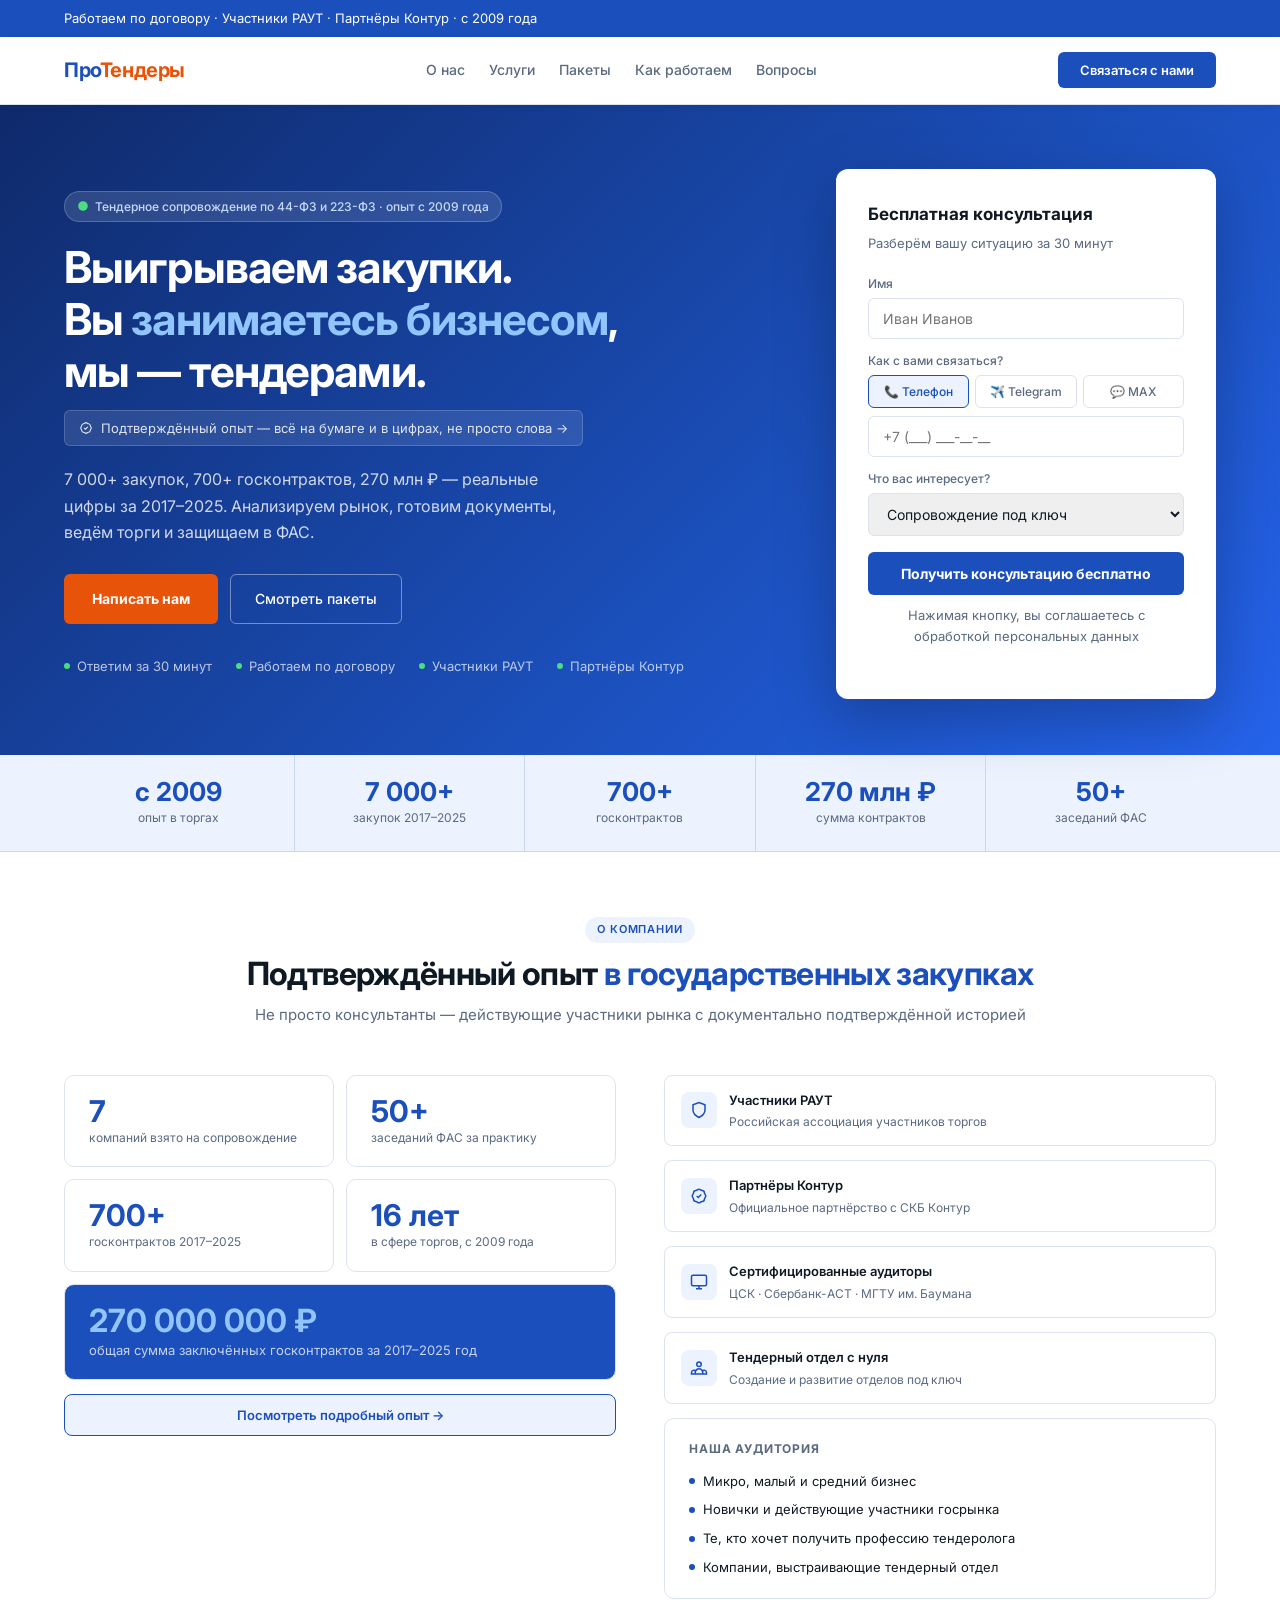
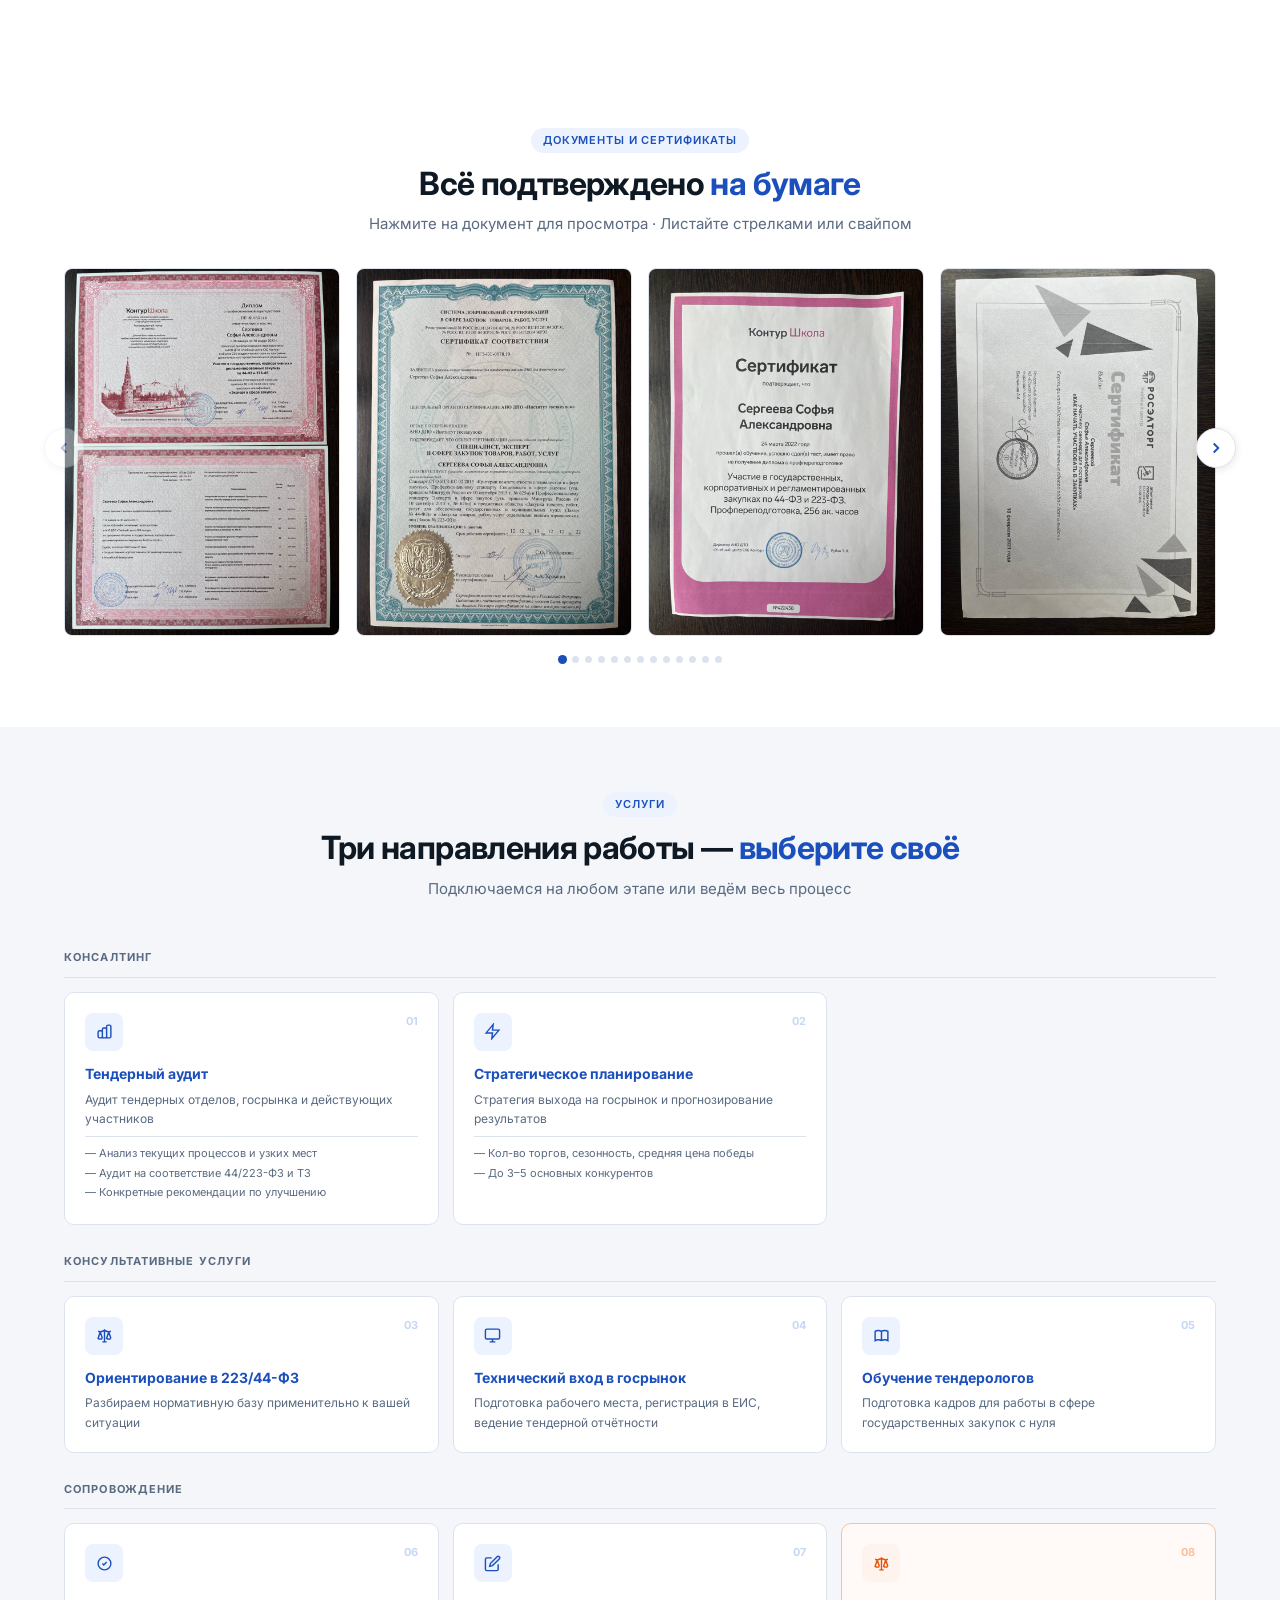
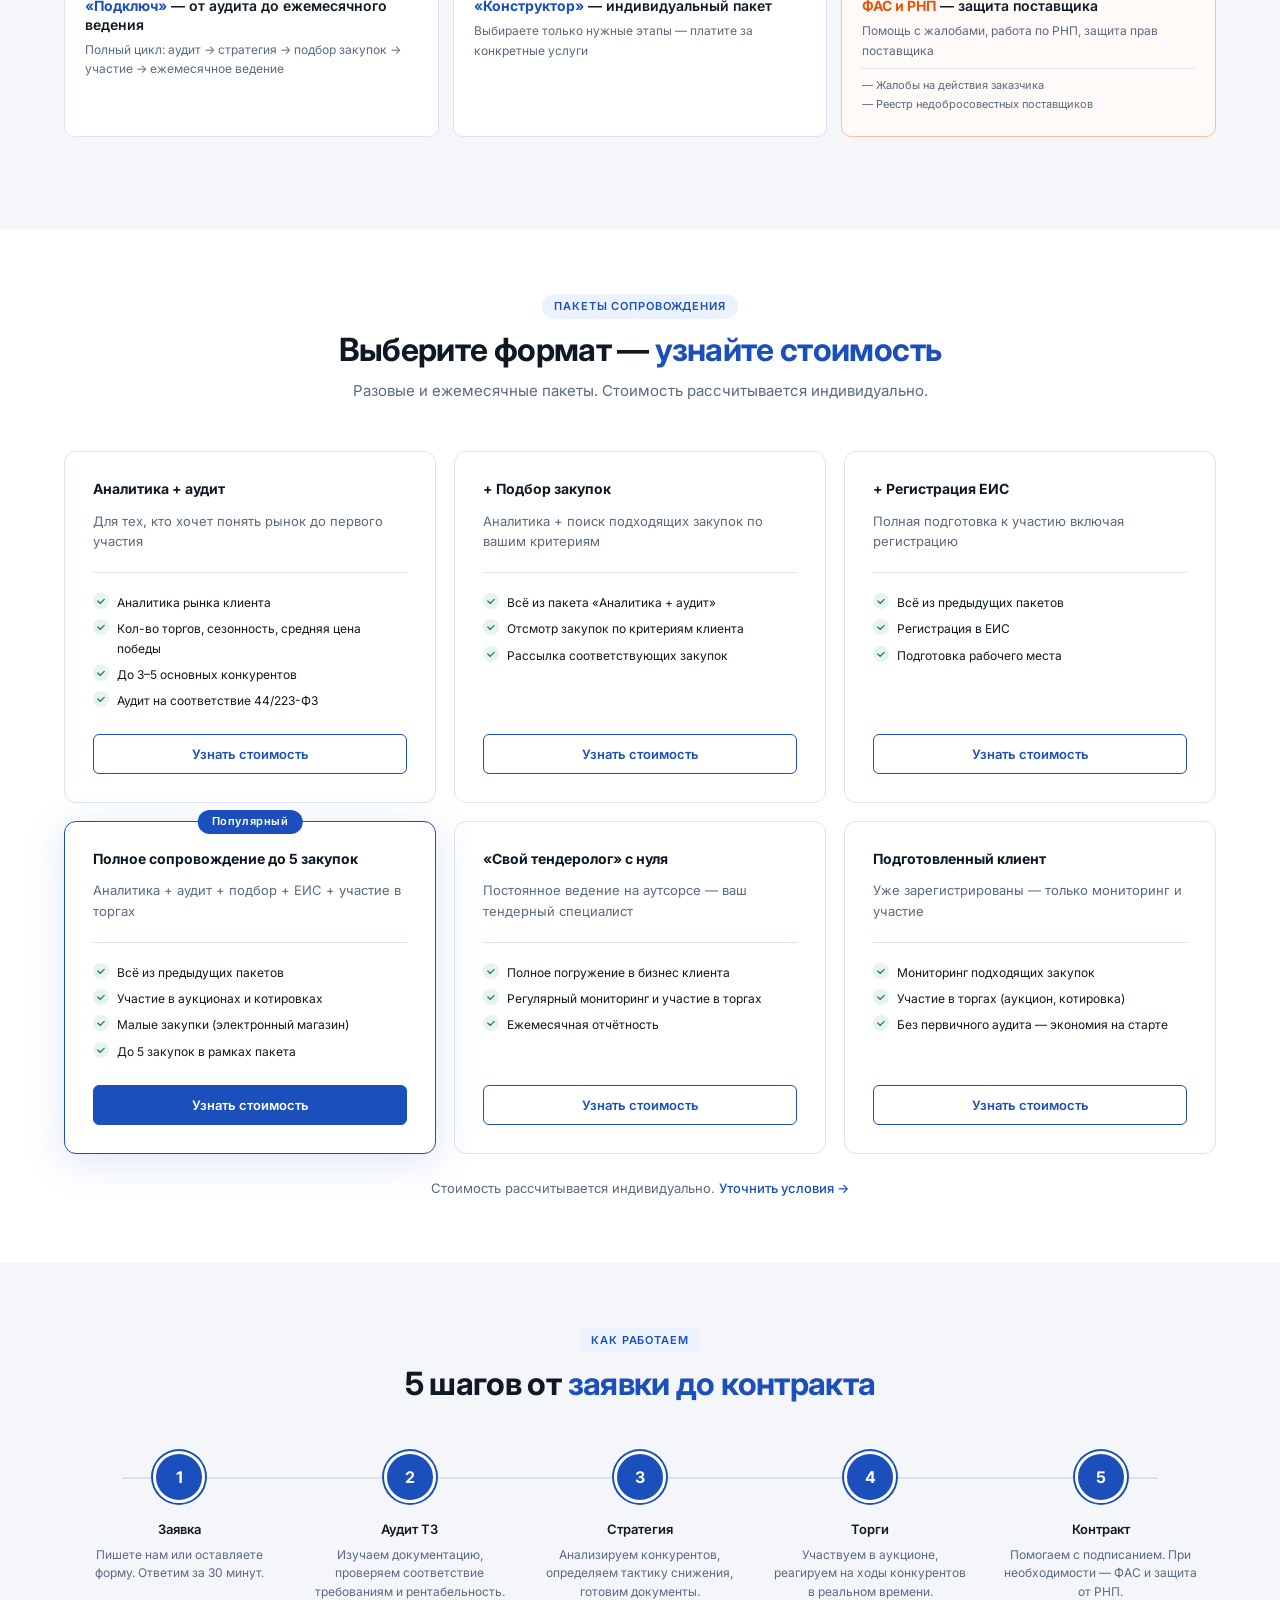
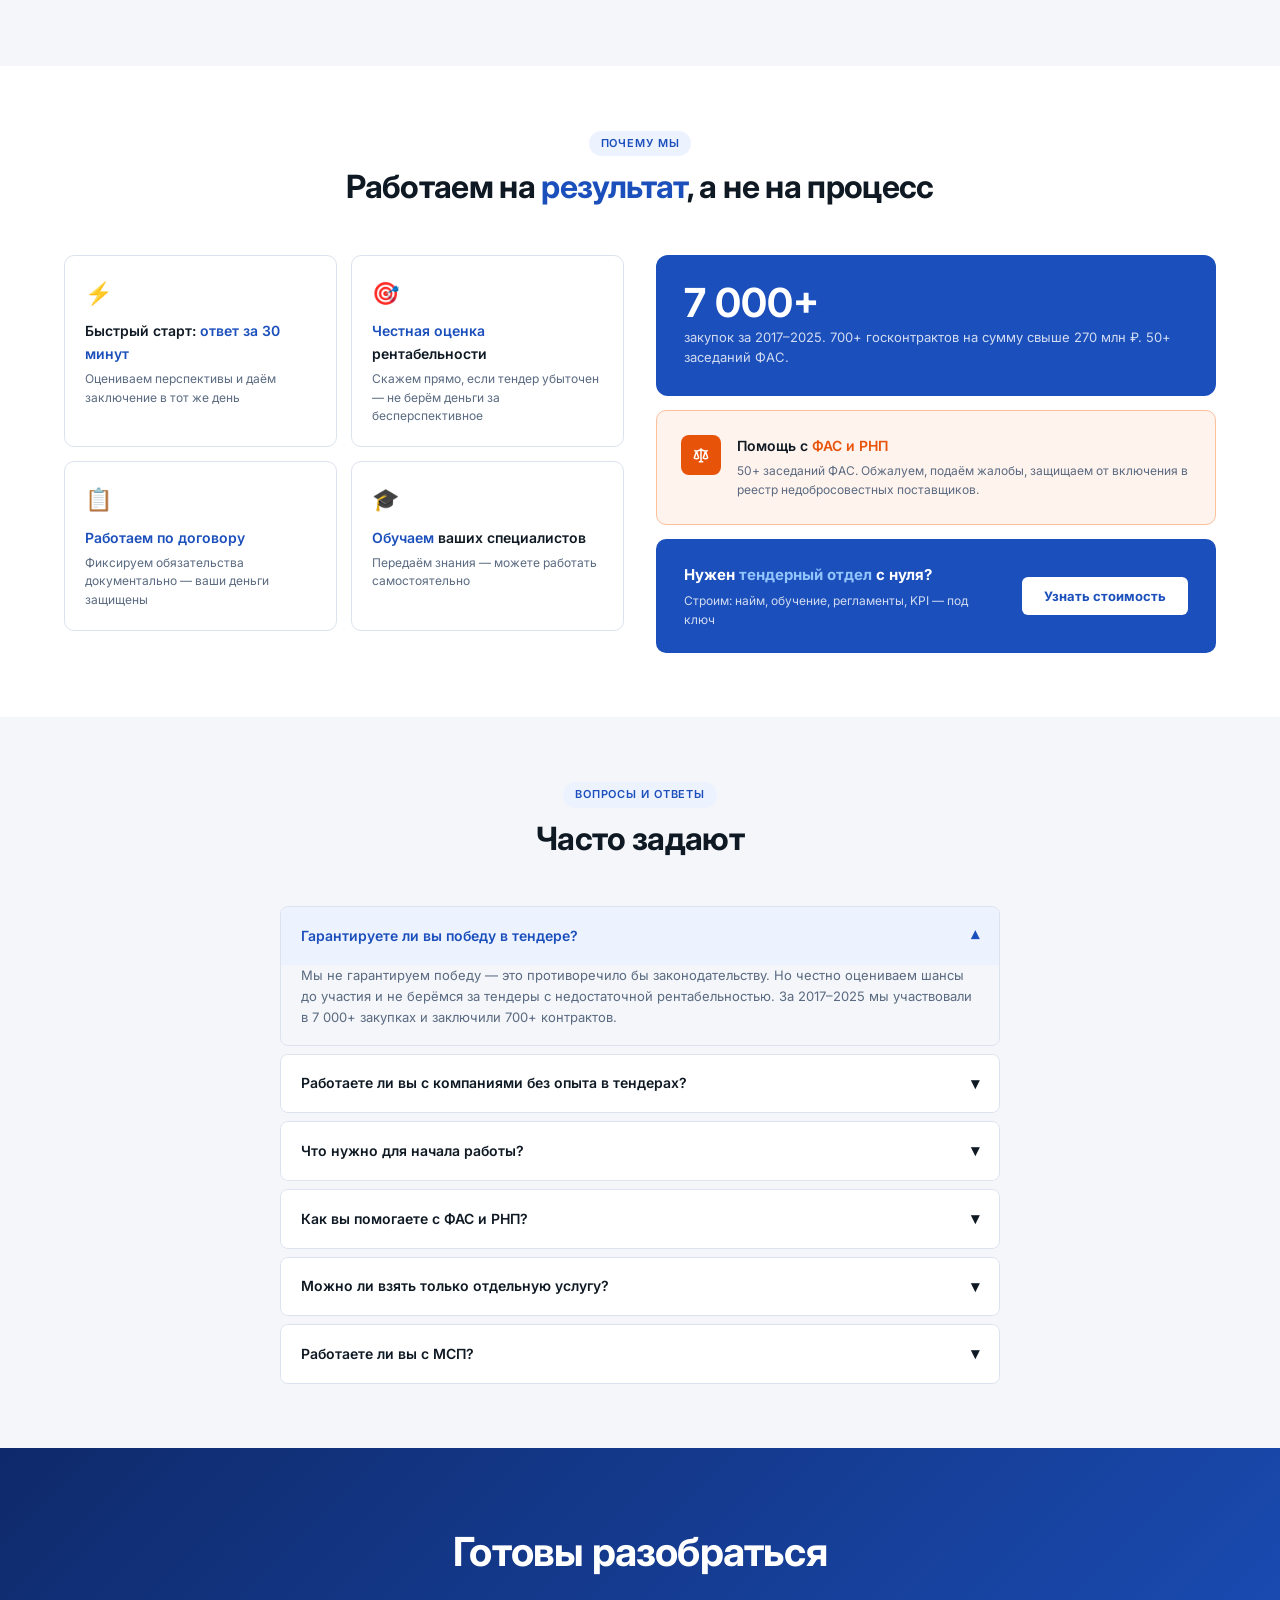
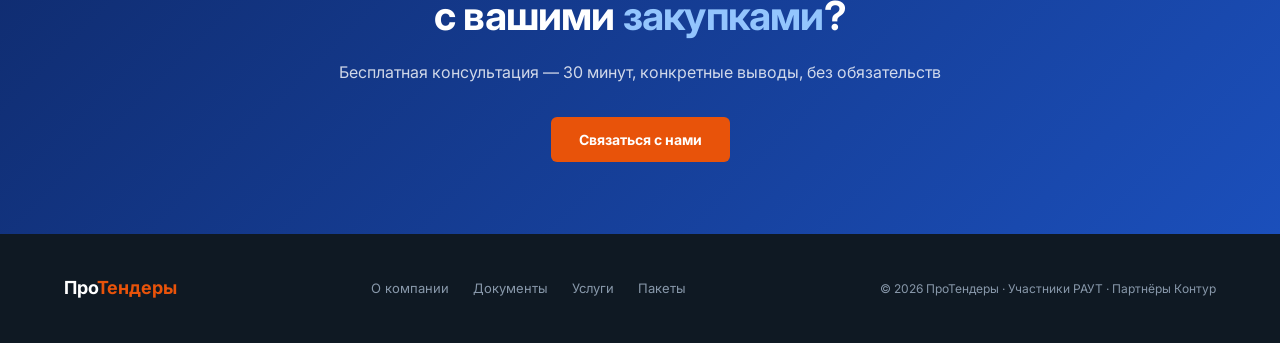
==== commit 3802ab52: "Update index.html" ====
--- a/index.html
+++ b/index.html
@@ -33,6 +33,12 @@
 .nav-links a{font-size:14px;color:var(--muted);font-weight:500;transition:color .15s}.nav-links a:hover{color:var(--blue)}
 .btn-nav{background:var(--blue);color:#fff;font-size:13px;font-weight:600;padding:10px 22px;border-radius:6px;display:flex;align-items:center;gap:7px;transition:background .15s;cursor:pointer;border:none;font-family:inherit}.btn-nav:hover{background:var(--blue-d)}
 
+  /* CONTACT TABS */
+.contact-tabs{display:flex;gap:6px;margin-bottom:8px}
+.ctab{flex:1;padding:8px 4px;border:1.5px solid var(--border);border-radius:6px;background:#fff;font-size:12px;font-weight:500;color:var(--muted);cursor:pointer;font-family:inherit;transition:border-color .15s,color .15s,background .15s}
+.ctab.active{border-color:var(--blue);color:var(--blue);background:var(--blue-lt)}
+.ctab:hover:not(.active){border-color:#aab8d4}
+  
 /* HERO */
 .hero{background:linear-gradient(135deg,#0F2A6B 0%,#1B4FBB 60%,#2563EB 100%);color:#fff;padding:64px 5vw 56px;display:grid;grid-template-columns:1fr 380px;gap:4rem;align-items:center}
 .hero-badge{display:inline-flex;align-items:center;gap:6px;background:rgba(255,255,255,.12);border:1px solid rgba(255,255,255,.2);font-size:12px;font-weight:500;padding:5px 12px;border-radius:20px;margin-bottom:1.25rem;color:#c7d8ff}
@@ -542,7 +548,18 @@
     <h3>Бесплатная консультация</h3>
     <p>Разберём вашу ситуацию за 30 минут</p>
     <div class="ff"><label>Имя</label><input id="hero-name" type="text" placeholder="Иван Иванов"></div>
-    <div class="ff"><label>Телефон, Telegram или MAX</label><input id="hero-contact" type="text" placeholder="+7 (___) ___-__-__ / @username"></div>
+  <!-- Выбор способа связи -->
+<div class="ff">
+  <label>Как с вами связаться?</label>
+  <div class="contact-tabs" id="hero-tabs">
+    <button type="button" class="ctab active" onclick="switchTab('hero','phone')">📞 Телефон</button>
+    <button type="button" class="ctab" onclick="switchTab('hero','tg')">✈️ Telegram</button>
+    <button type="button" class="ctab" onclick="switchTab('hero','max')">💬 MAX</button>
+  </div>
+  <input id="hero-contact" type="text" placeholder="+7 (___) ___-__-__" data-mode="phone">
+</div>
+<!-- Honeypot — скрытое поле, боты заполняют, люди нет -->
+<input type="text" id="hero-hp" name="website" autocomplete="off" style="display:none;position:absolute;left:-9999px" tabindex="-1">
     <div class="ff"><label>Что вас интересует?</label>
       <select id="hero-interest">
         <option>Сопровождение под ключ</option>
@@ -747,7 +764,16 @@
       <h3>Связаться с нами</h3>
       <p class="popup-sub">Ответим в течение 30 минут — без обязательств</p>
       <div class="ff"><label>Имя</label><input id="popup-name" type="text" placeholder="Иван Иванов"></div>
-      <div class="ff"><label>Телефон, Telegram или MAX</label><input id="popup-contact" type="text" placeholder="+7 (___) ___-__-__ / @username"></div>
+     <div class="ff">
+  <label>Как с вами связаться?</label>
+  <div class="contact-tabs" id="popup-tabs">
+    <button type="button" class="ctab active" onclick="switchTab('popup','phone')">📞 Телефон</button>
+    <button type="button" class="ctab" onclick="switchTab('popup','tg')">✈️ Telegram</button>
+    <button type="button" class="ctab" onclick="switchTab('popup','max')">💬 MAX</button>
+  </div>
+  <input id="popup-contact" type="text" placeholder="+7 (___) ___-__-__" data-mode="phone">
+</div>
+<input type="text" id="popup-hp" name="website" autocomplete="off" style="display:none;position:absolute;left:-9999px" tabindex="-1">
       <div class="ff"><label>Что вас интересует?</label>
         <select id="popup-interest">
           <option>Сопровождение под ключ</option>
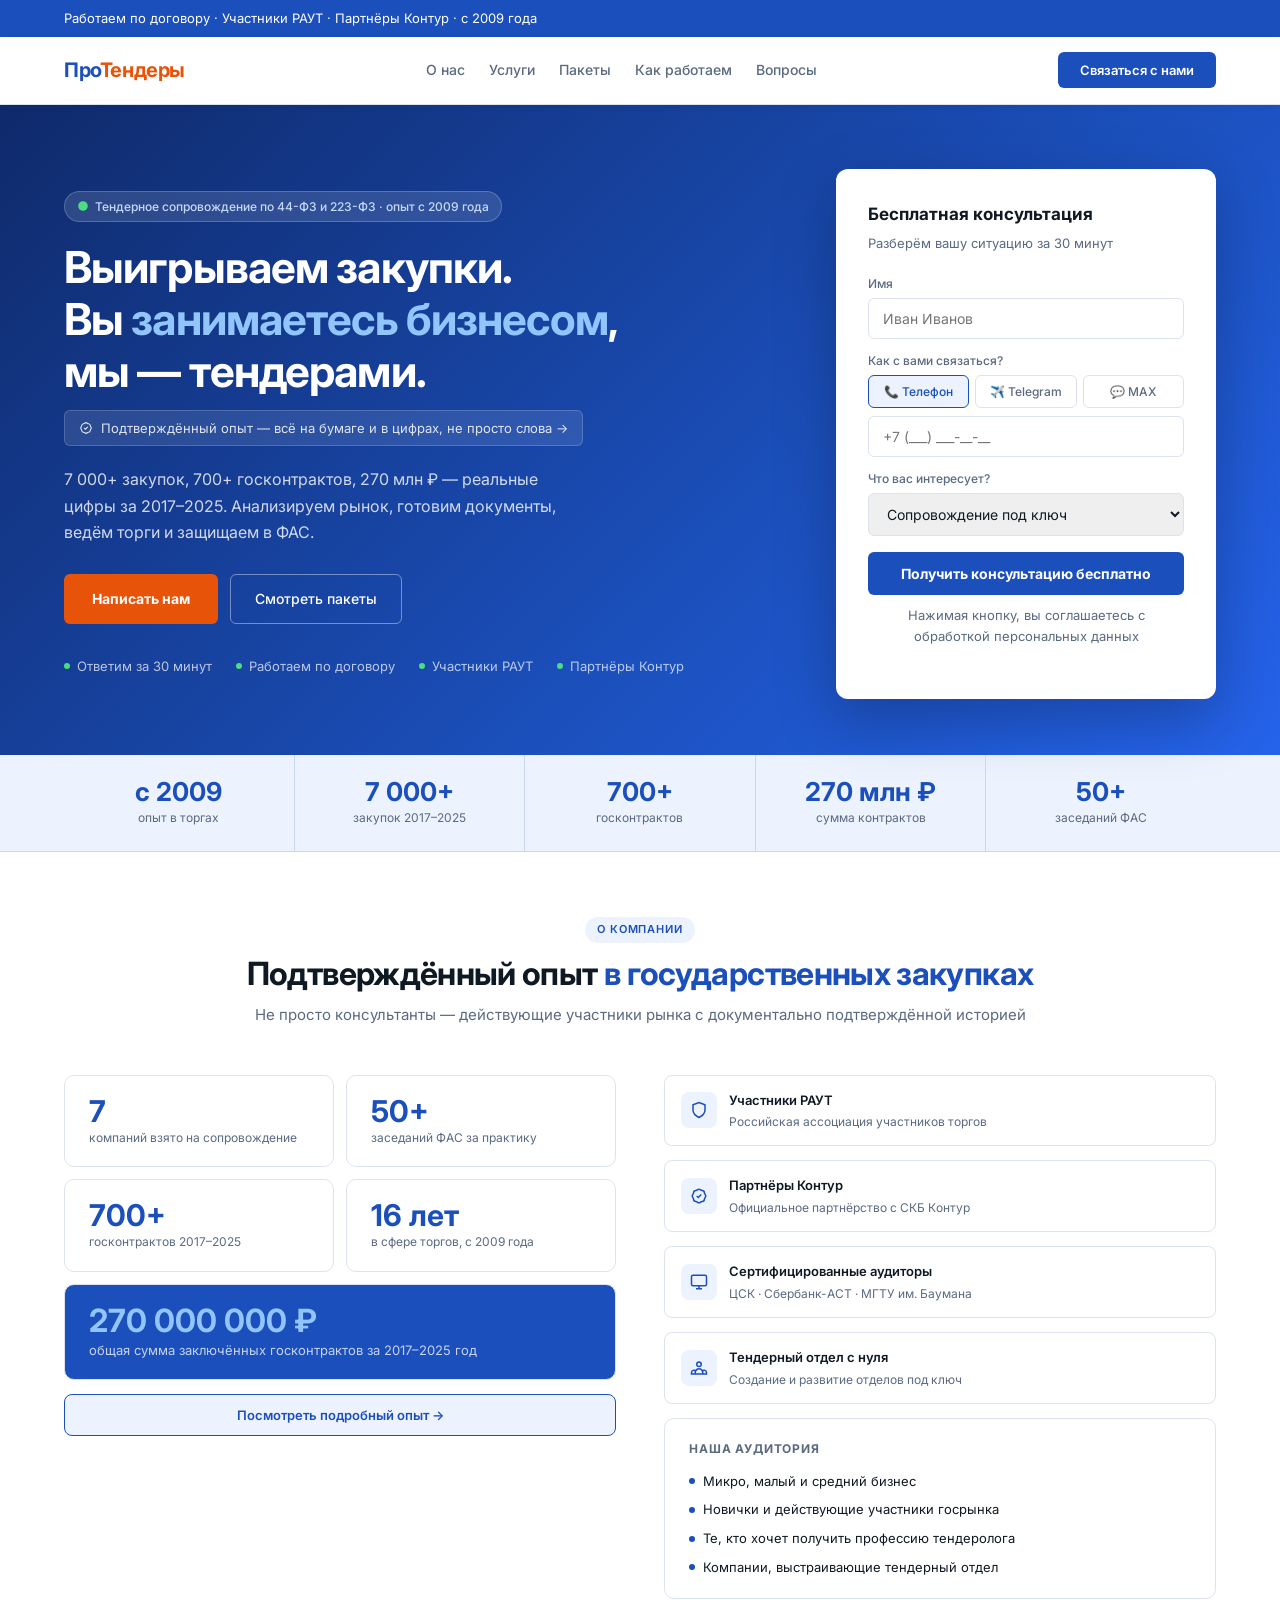
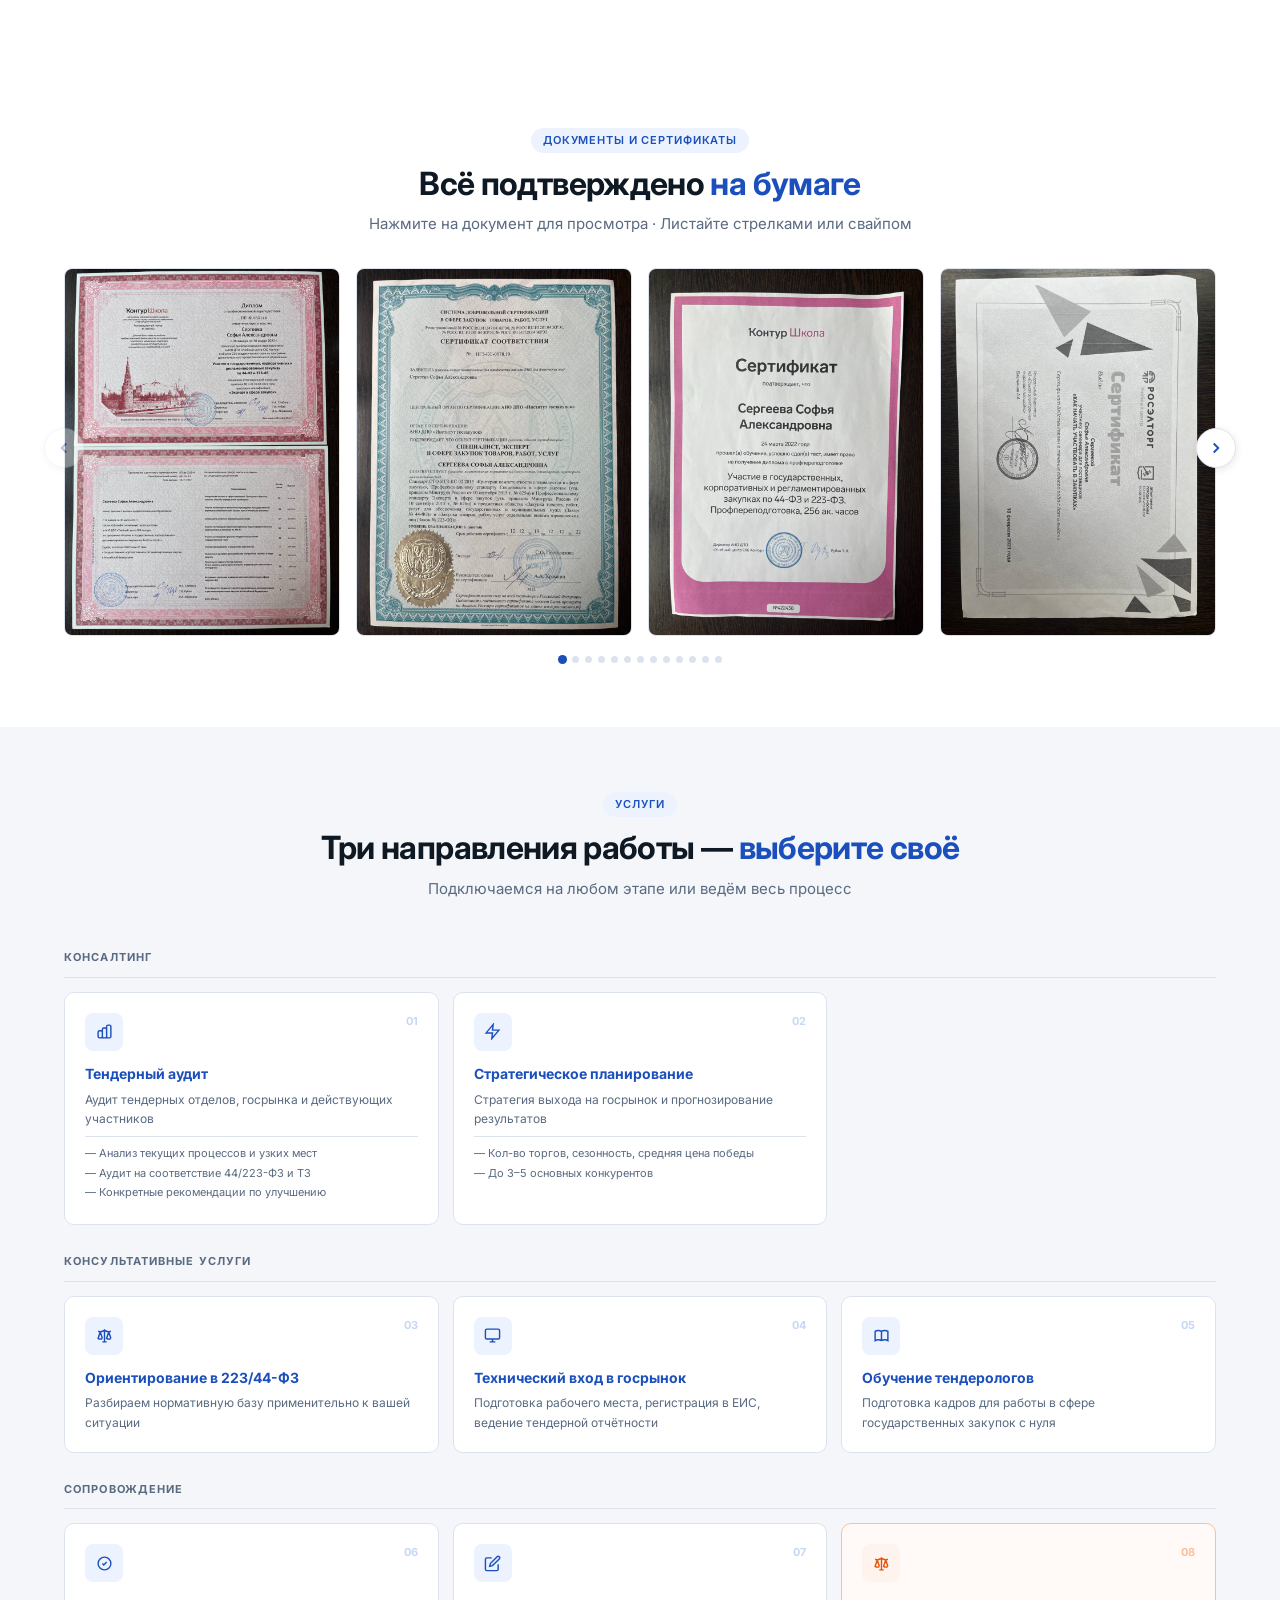
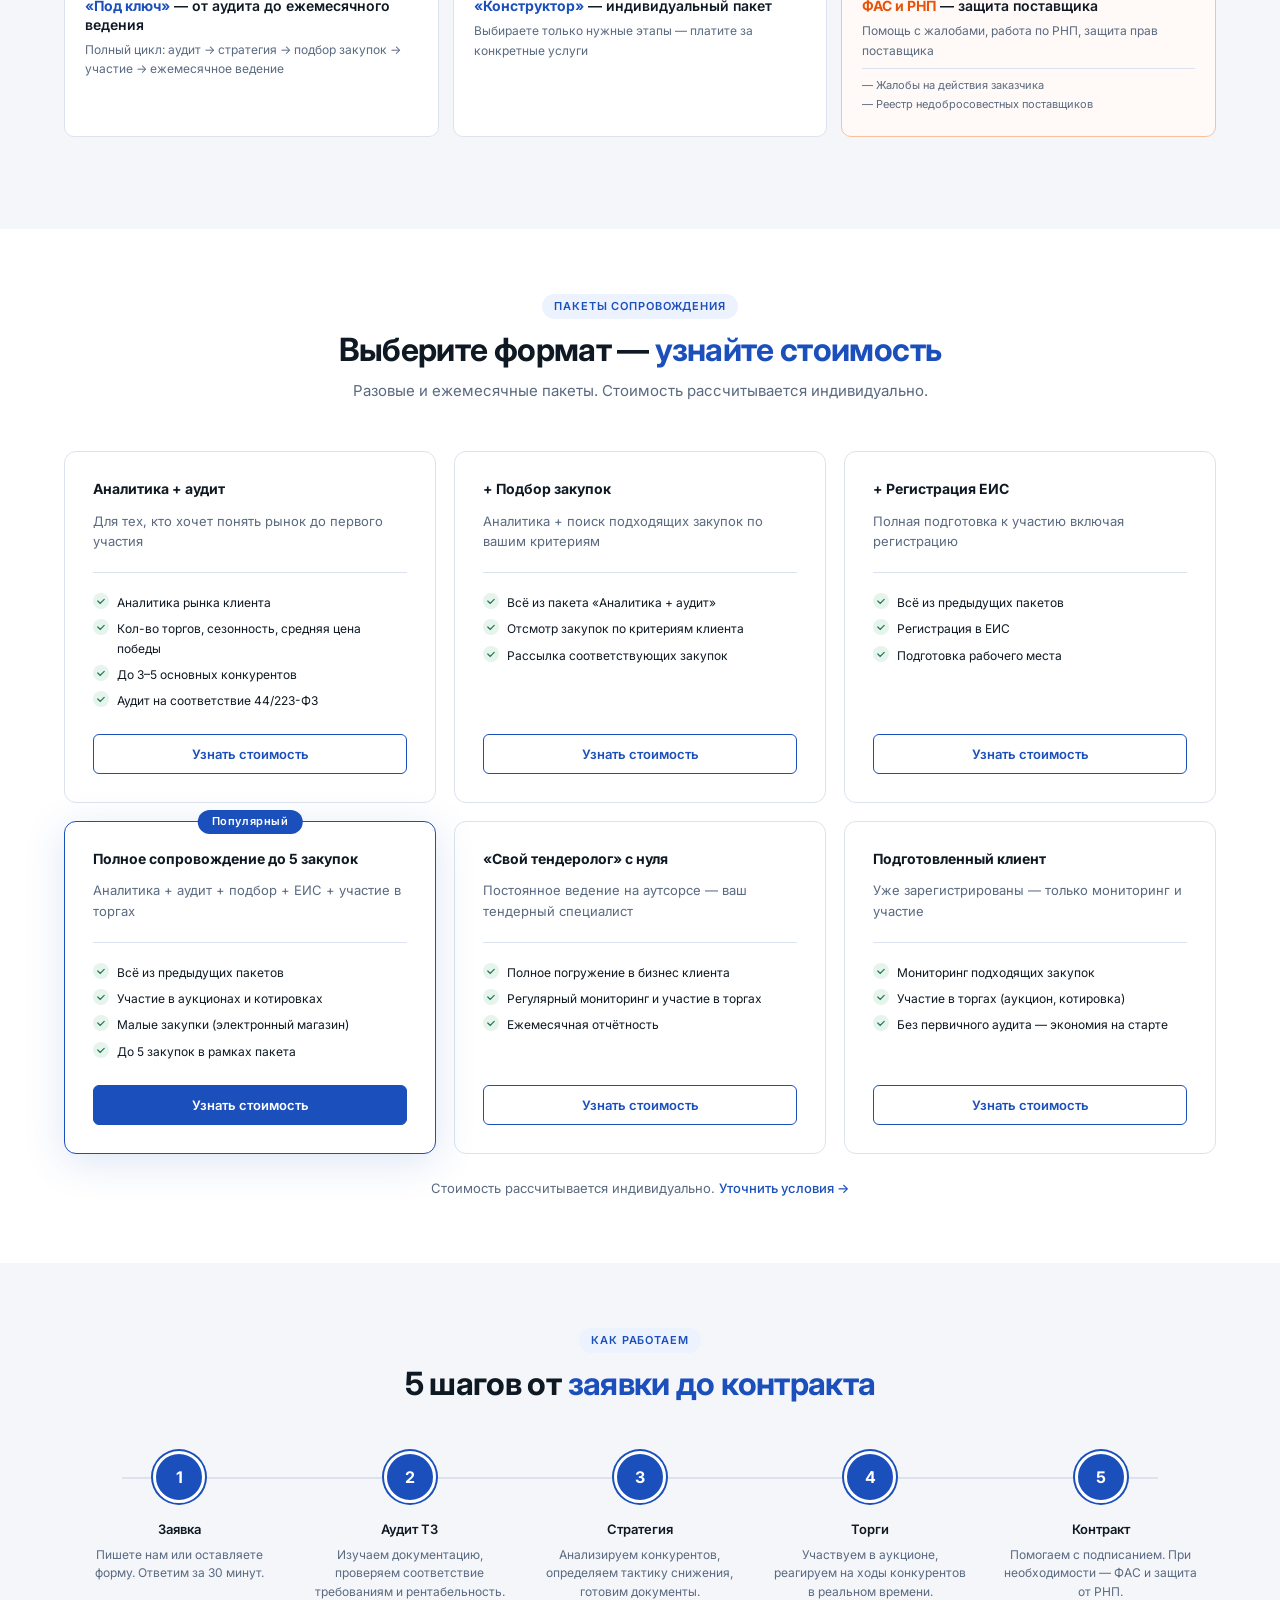
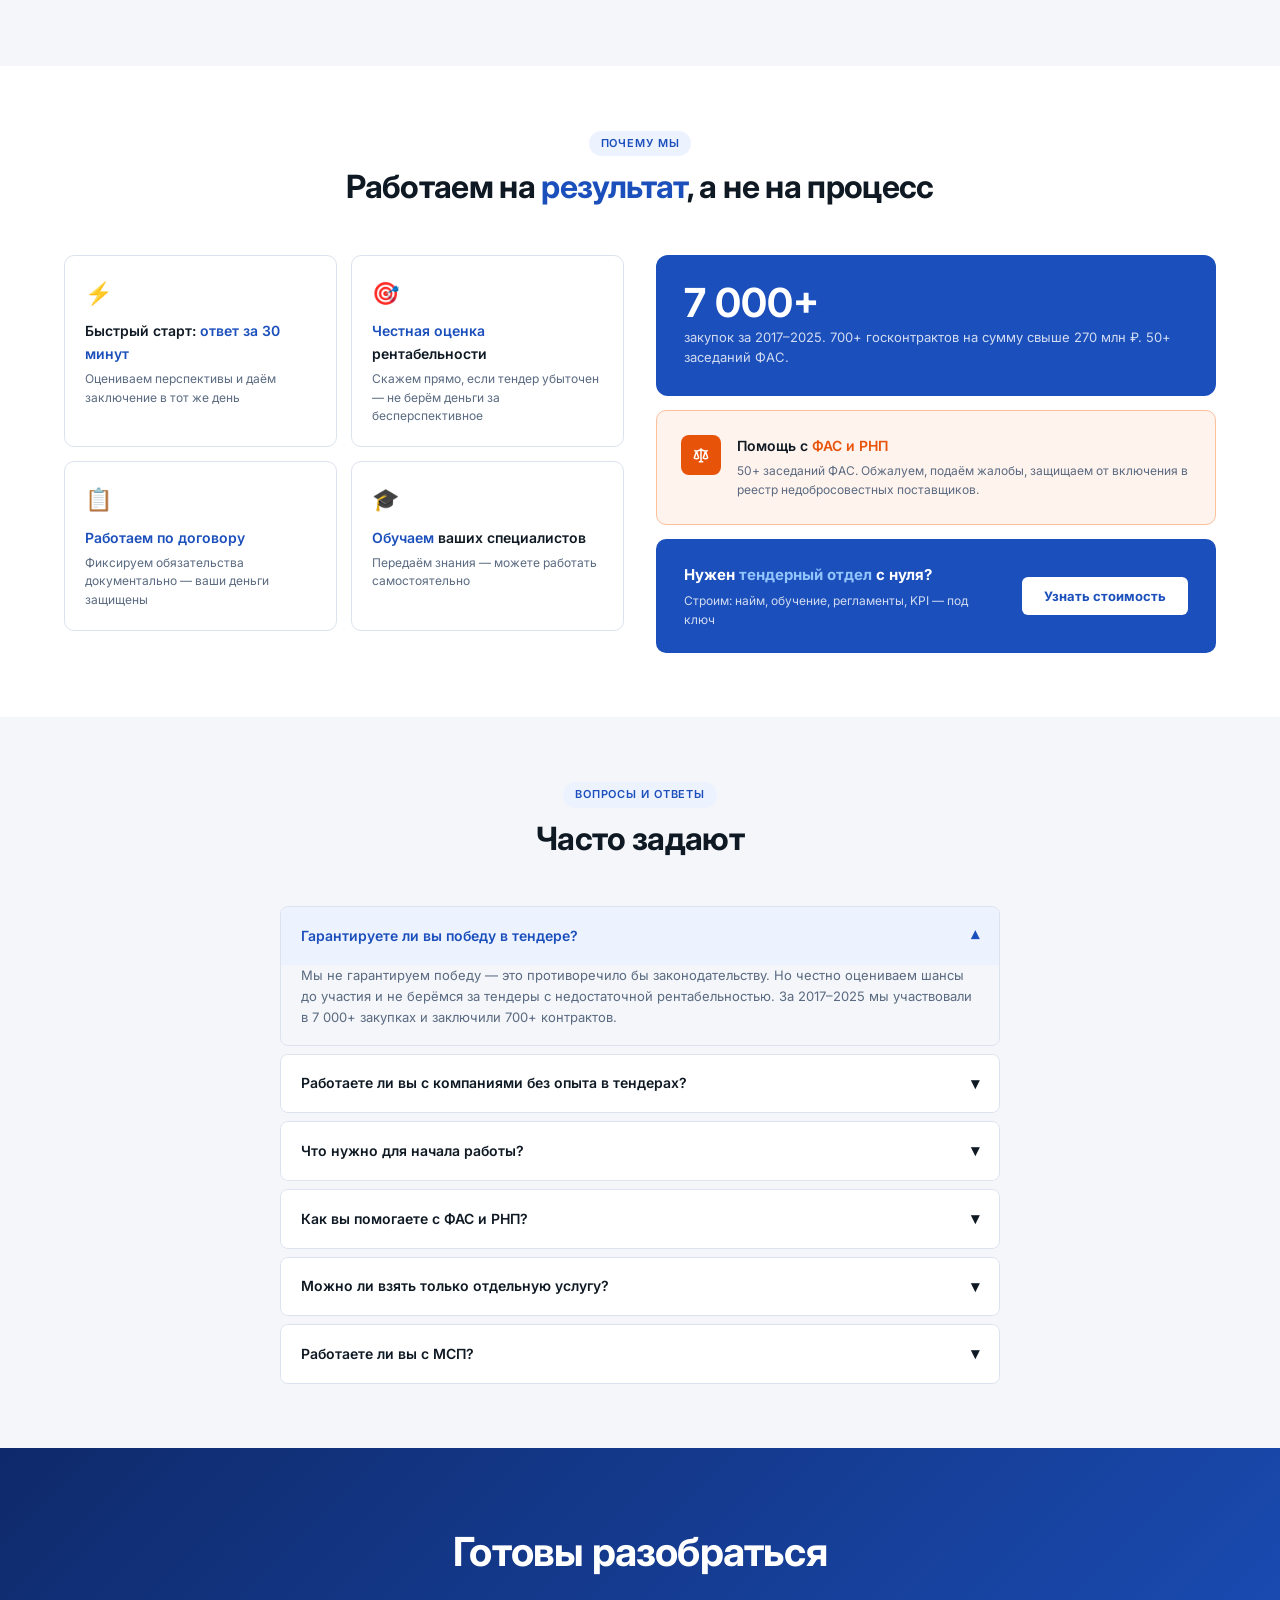
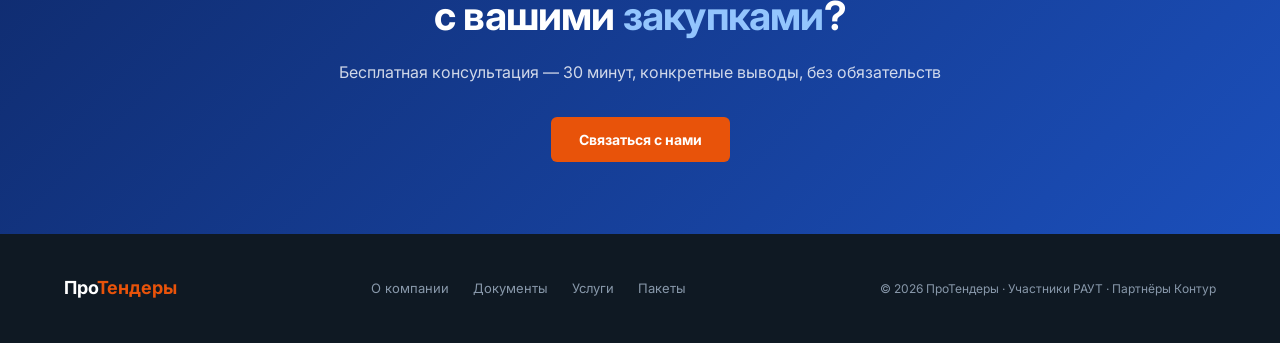
==== commit 003083df: "Update index.html" ====
--- a/index.html
+++ b/index.html
@@ -335,14 +335,45 @@
   ov.classList.remove('open');
   setTimeout(() => ov.style.display = 'none', 280);
 }
+/* ── ПЕРЕКЛЮЧАТЕЛЬ СПОСОБА СВЯЗИ ── */
+const placeholders = {
+  phone: '+7 (___) ___-__-__',
+  tg: '@username',
+  max: 'Номер MAX или @username'
+};
+function switchTab(form, mode) {
+  const input = document.getElementById(form + '-contact');
+  const tabs  = document.getElementById(form + '-tabs');
+  input.placeholder = placeholders[mode];
+  input.dataset.mode = mode;
+  input.value = '';
+  input.focus();
+  tabs.querySelectorAll('.ctab').forEach(t => t.classList.remove('active'));
+  event.target.classList.add('active');
+}
+
+/* ── АНТИСПАМ ── */
+const FORM_LOAD_TIME = Date.now();
+
+function isSpam(hpId) {
+  // Honeypot: если скрытое поле заполнено — бот
+  if (document.getElementById(hpId).value) return true;
+  // Таймер: если форма заполнена менее чем за 2 секунды — бот
+  if (Date.now() - FORM_LOAD_TIME < 2000) return true;
+  return false;
+}
+
+/* ── POPUP ── */
 async function submitPopup() {
+  if (isSpam('popup-hp')) { closePopup(); return; }
   const name     = document.getElementById('popup-name').value.trim();
   const contact  = document.getElementById('popup-contact').value.trim();
+  const mode     = document.getElementById('popup-contact').dataset.mode || 'не указан';
   const interest = document.getElementById('popup-interest').value;
   const btn      = document.getElementById('popup-submit-btn');
   if (!name || !contact) { alert('Пожалуйста, заполните имя и контакт'); return; }
   btn.textContent = 'Отправляю…'; btn.disabled = true;
-  const ok = await sendToTelegram({ name, contact, interest });
+  const ok = await sendToTelegram({ name, contact, mode, interest });
   if (ok) {
     document.getElementById('popup-form-wrap').style.display = 'none';
     document.getElementById('popup-success').style.display   = 'block';
@@ -352,13 +383,17 @@
   }
   btn.disabled = false;
 }
+
+/* ── HERO FORM ── */
 async function submitHeroForm(btn) {
+  if (isSpam('hero-hp')) return;
   const name     = document.getElementById('hero-name').value.trim();
   const contact  = document.getElementById('hero-contact').value.trim();
+  const mode     = document.getElementById('hero-contact').dataset.mode || 'не указан';
   const interest = document.getElementById('hero-interest').value;
   if (!name || !contact) { alert('Пожалуйста, заполните имя и контакт'); return; }
   btn.textContent = 'Отправляю…'; btn.disabled = true;
-  const ok = await sendToTelegram({ name, contact, interest });
+  const ok = await sendToTelegram({ name, contact, mode, interest });
   if (ok) {
     btn.textContent = 'Заявка отправлена ✓';
     btn.style.background = '#1A7A4A';
@@ -666,7 +701,7 @@
   </div>
   <div class="svc-cat-label">Сопровождение</div>
   <div class="svc-grid">
-    <div class="svc-card"><div class="svc-top"><div class="svc-ico"><svg width="17" height="17" viewBox="0 0 24 24" fill="none" stroke="currentColor" stroke-width="2"><path d="M9 12l2 2 4-4m6 2a9 9 0 11-18 0 9 9 0 0118 0z"/></svg></div><span class="svc-n">06</span></div><div class="svc-title"><strong>«Подключ»</strong> — от аудита до ежемесячного ведения</div><div class="svc-desc">Полный цикл: аудит → стратегия → подбор закупок → участие → ежемесячное ведение</div></div>
+    <div class="svc-card"><div class="svc-top"><div class="svc-ico"><svg width="17" height="17" viewBox="0 0 24 24" fill="none" stroke="currentColor" stroke-width="2"><path d="M9 12l2 2 4-4m6 2a9 9 0 11-18 0 9 9 0 0118 0z"/></svg></div><span class="svc-n">06</span></div><div class="svc-title"><strong>«Под ключ»</strong> — от аудита до ежемесячного ведения</div><div class="svc-desc">Полный цикл: аудит → стратегия → подбор закупок → участие → ежемесячное ведение</div></div>
     <div class="svc-card"><div class="svc-top"><div class="svc-ico"><svg width="17" height="17" viewBox="0 0 24 24" fill="none" stroke="currentColor" stroke-width="2"><path d="M11 4H4a2 2 0 00-2 2v14a2 2 0 002 2h14a2 2 0 002-2v-7M18.5 2.5a2.121 2.121 0 013 3L12 15l-4 1 1-4 9.5-9.5z"/></svg></div><span class="svc-n">07</span></div><div class="svc-title"><strong>«Конструктор»</strong> — индивидуальный пакет</div><div class="svc-desc">Выбираете только нужные этапы — платите за конкретные услуги</div></div>
     <div class="svc-card" style="border-color:#FBBF9A;background:#FFFAF7"><div class="svc-top"><div class="svc-ico" style="background:#FFF3EE;color:var(--accent)"><svg width="17" height="17" viewBox="0 0 24 24" fill="none" stroke="currentColor" stroke-width="2"><path d="M3 6l3 1m0 0l-3 9a5.002 5.002 0 006.001 0M6 7l3 9M6 7l6-2m6 2l3-1m-3 1l-3 9a5.002 5.002 0 006.001 0M18 7l3 9m-3-9l-6-2m0-2v2m0 16V5m0 16H9m3 0h3"/></svg></div><span class="svc-n" style="color:#FBBF9A">08</span></div><div class="svc-title"><strong style="color:var(--accent)">ФАС и РНП</strong> — защита поставщика</div><div class="svc-desc">Помощь с жалобами, работа по РНП, защита прав поставщика</div><div class="svc-sub"><span>— Жалобы на действия заказчика</span><span>— Реестр недобросовестных поставщиков</span></div></div>
   </div>
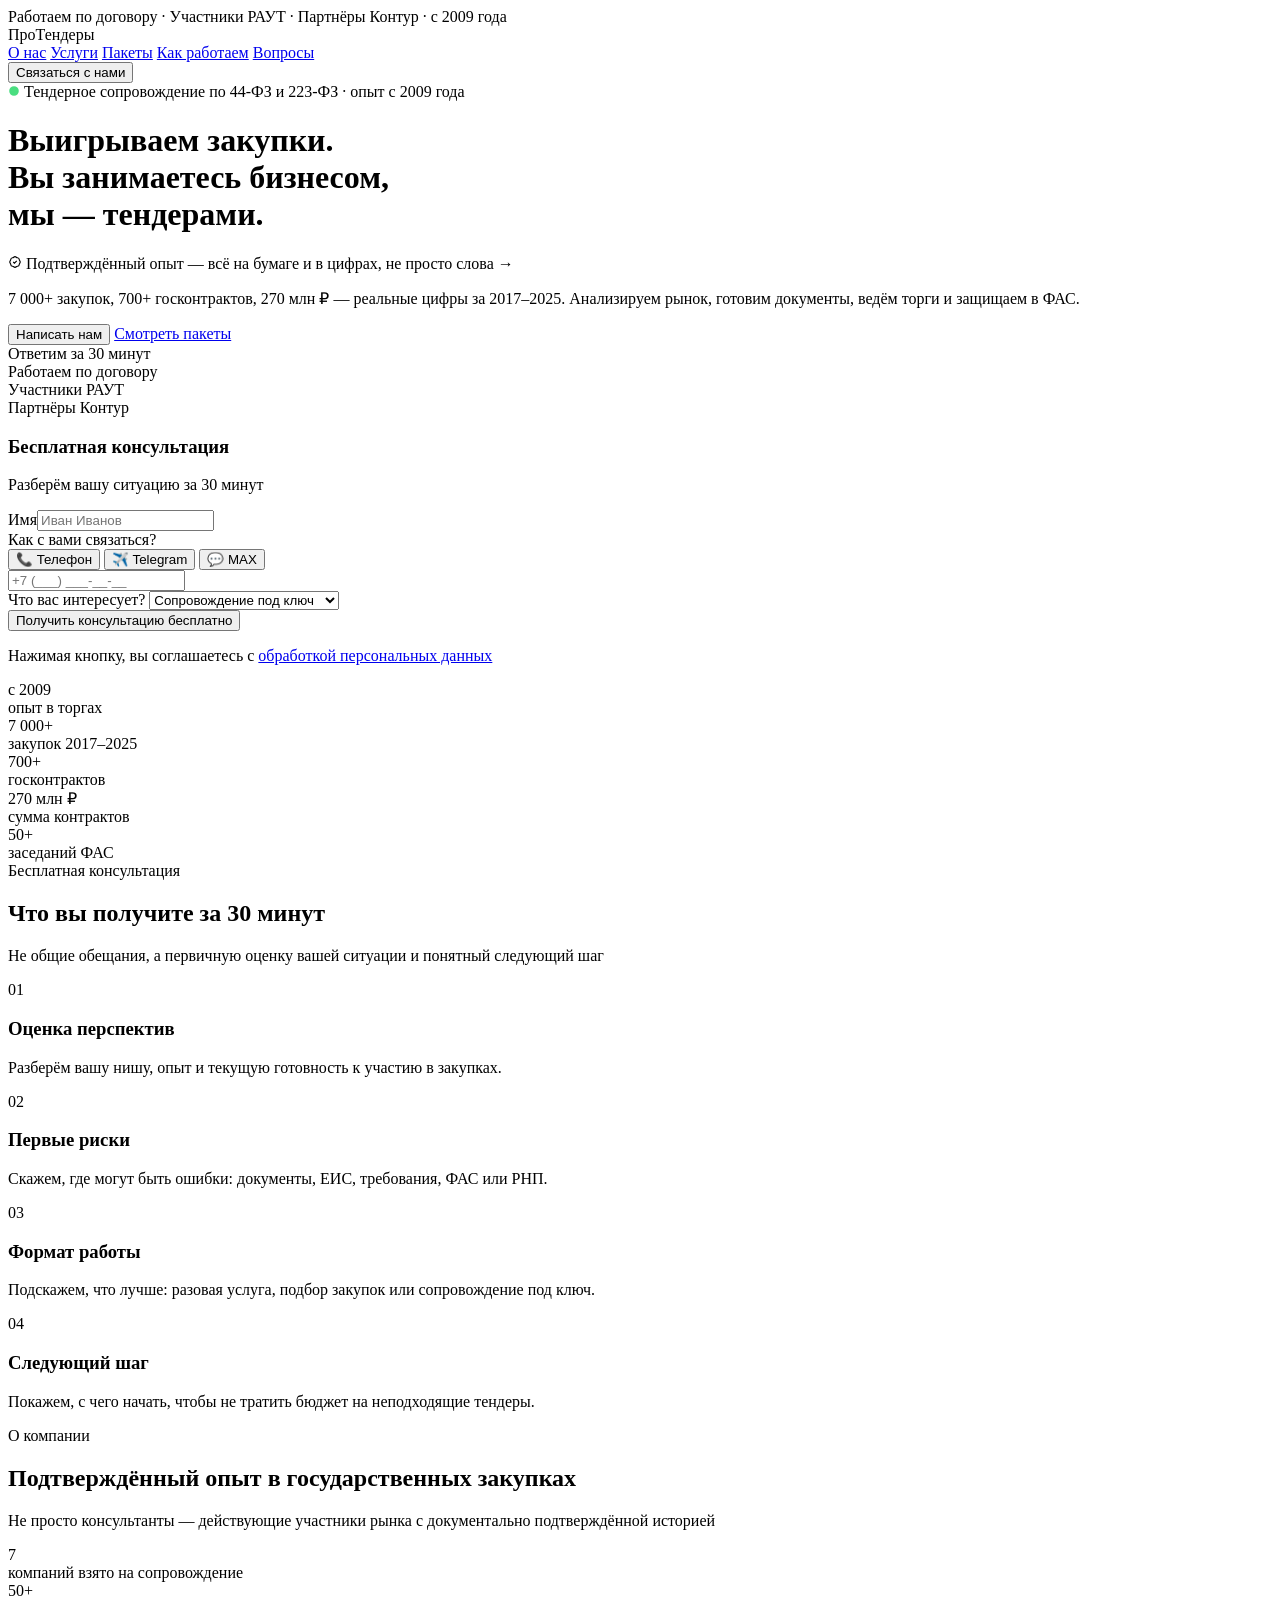
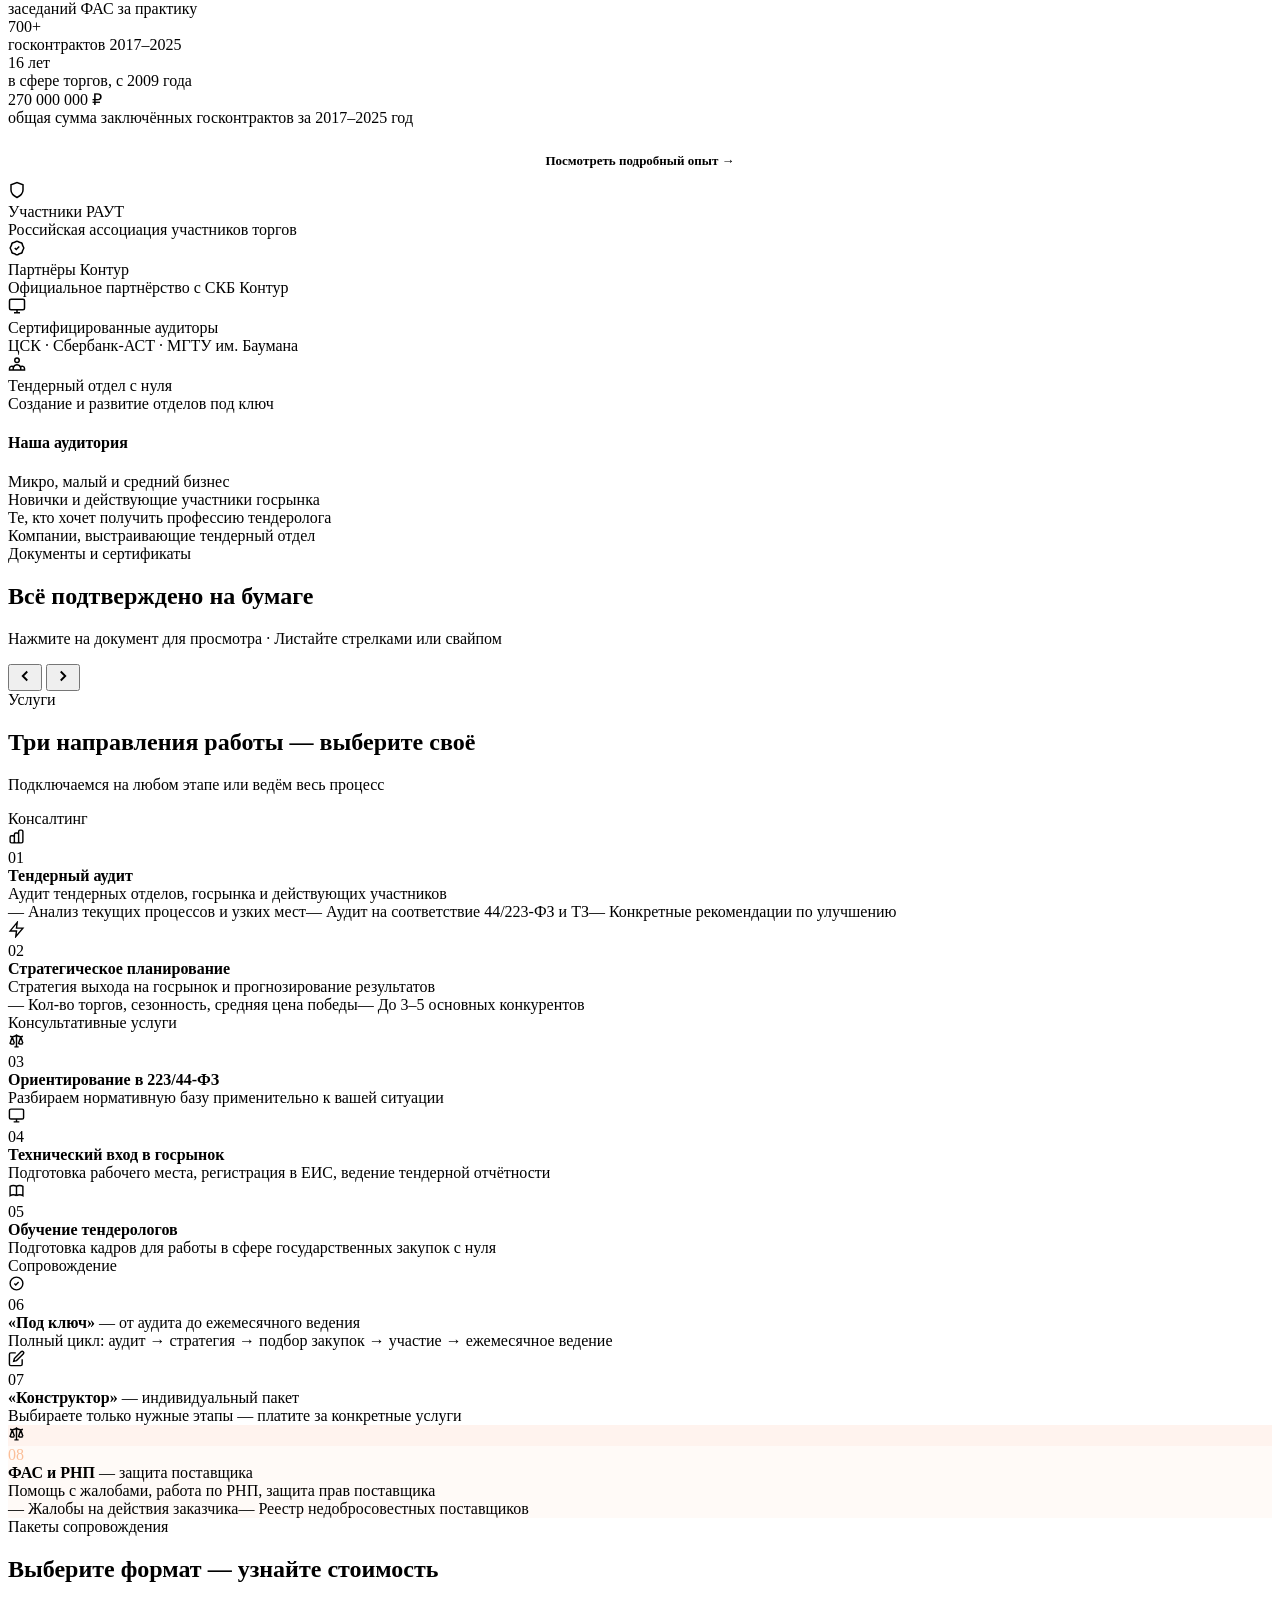
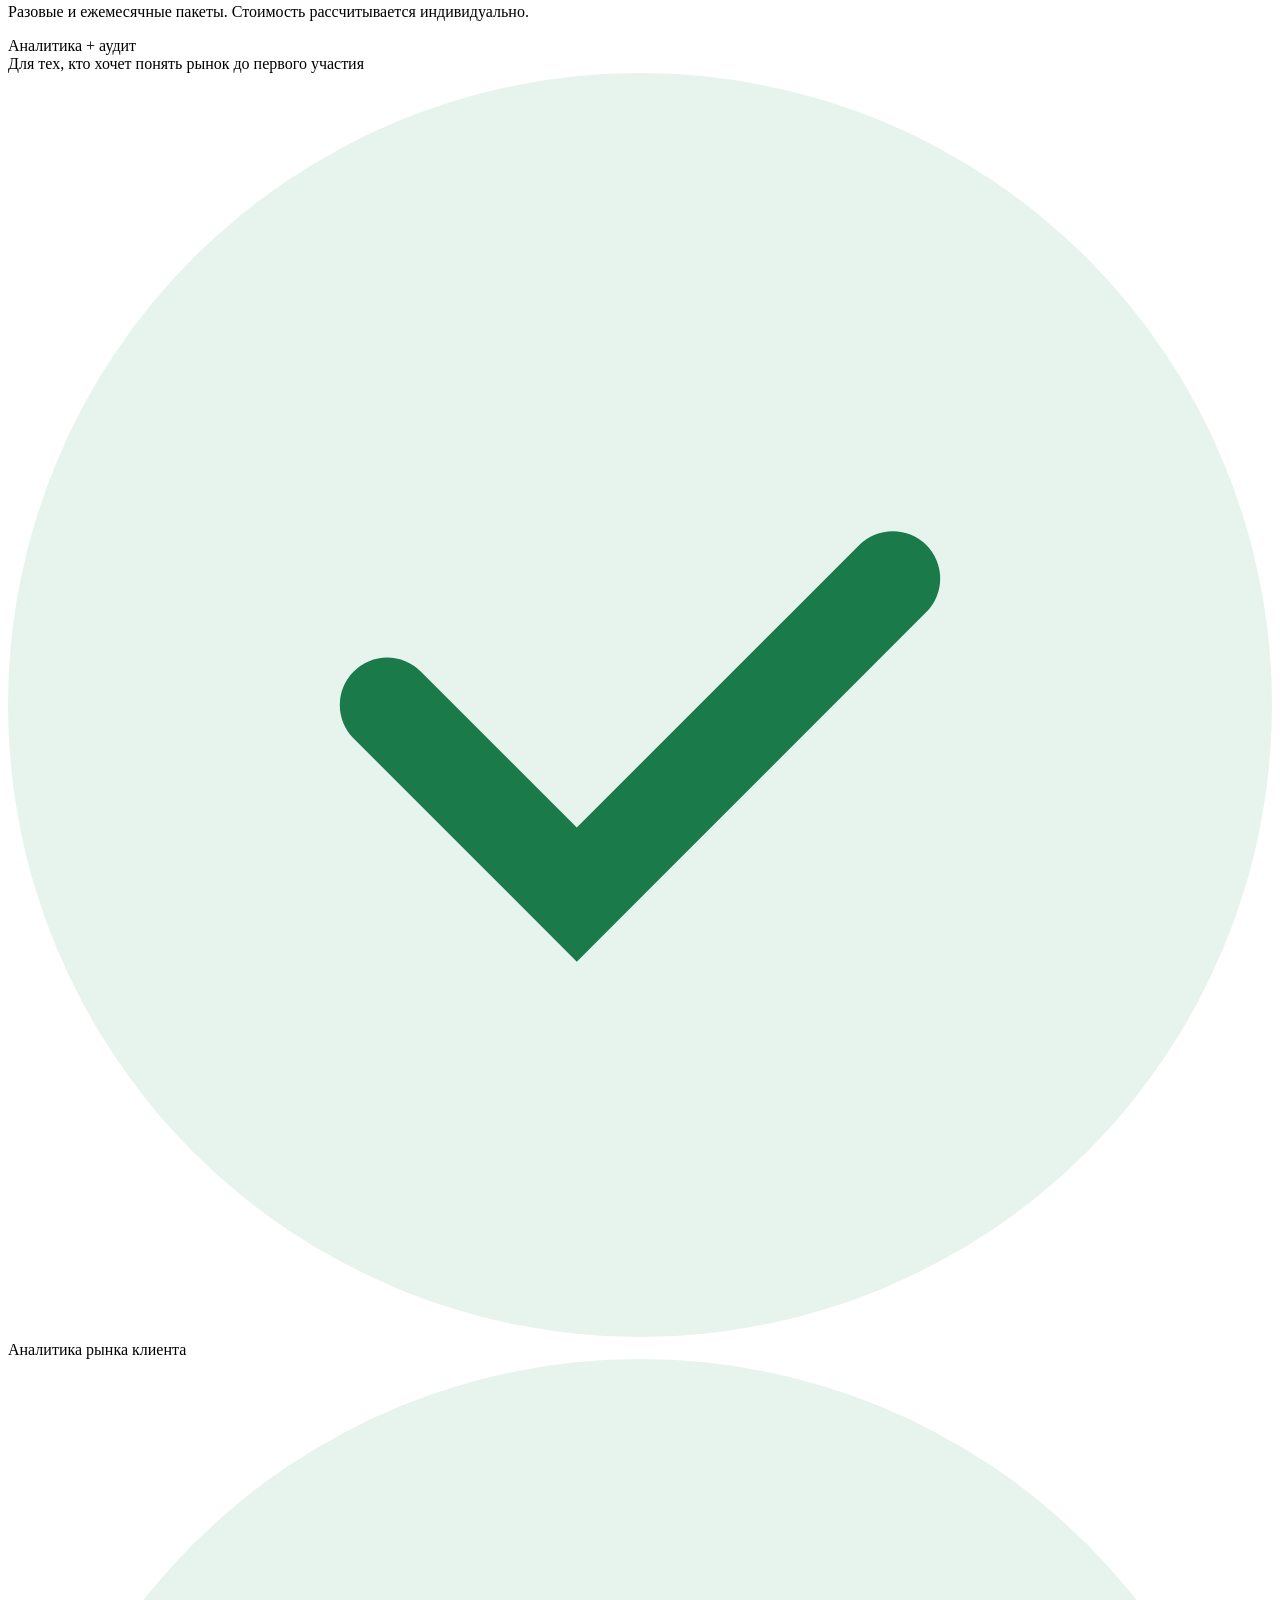
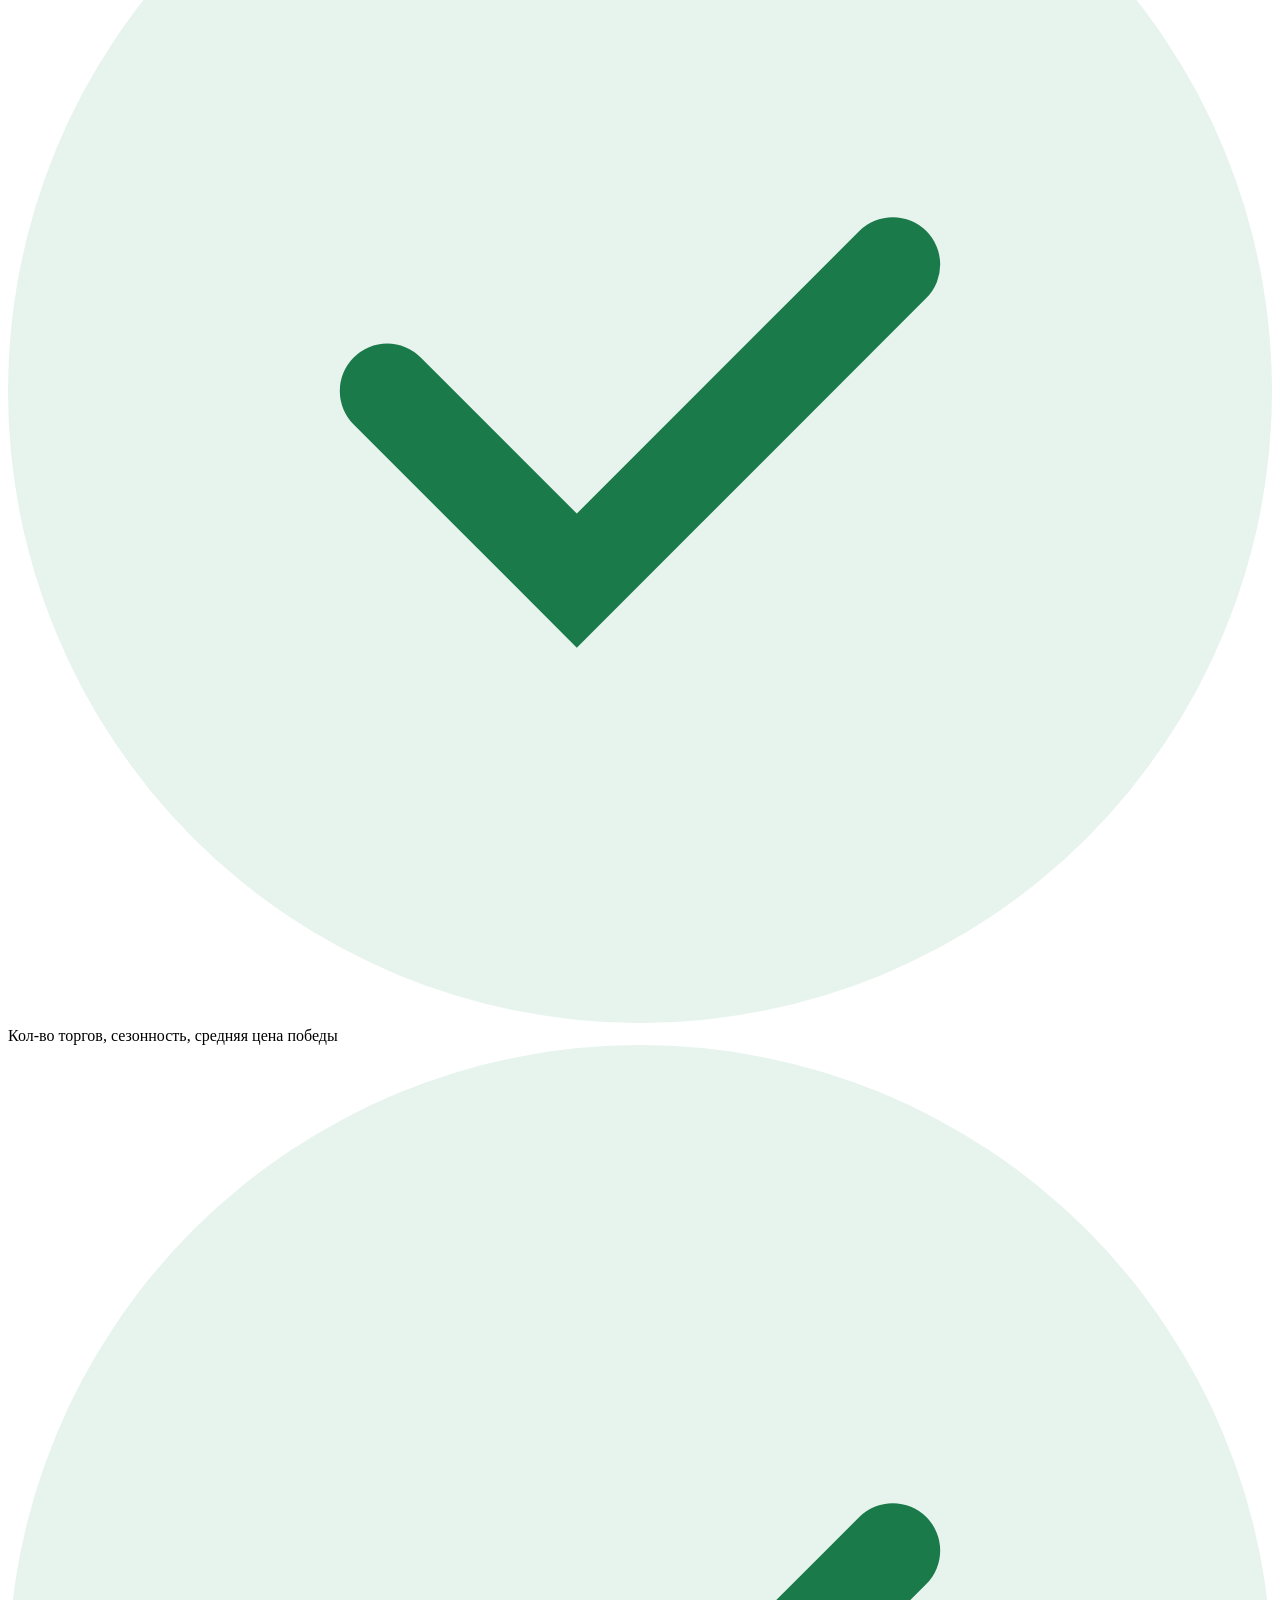
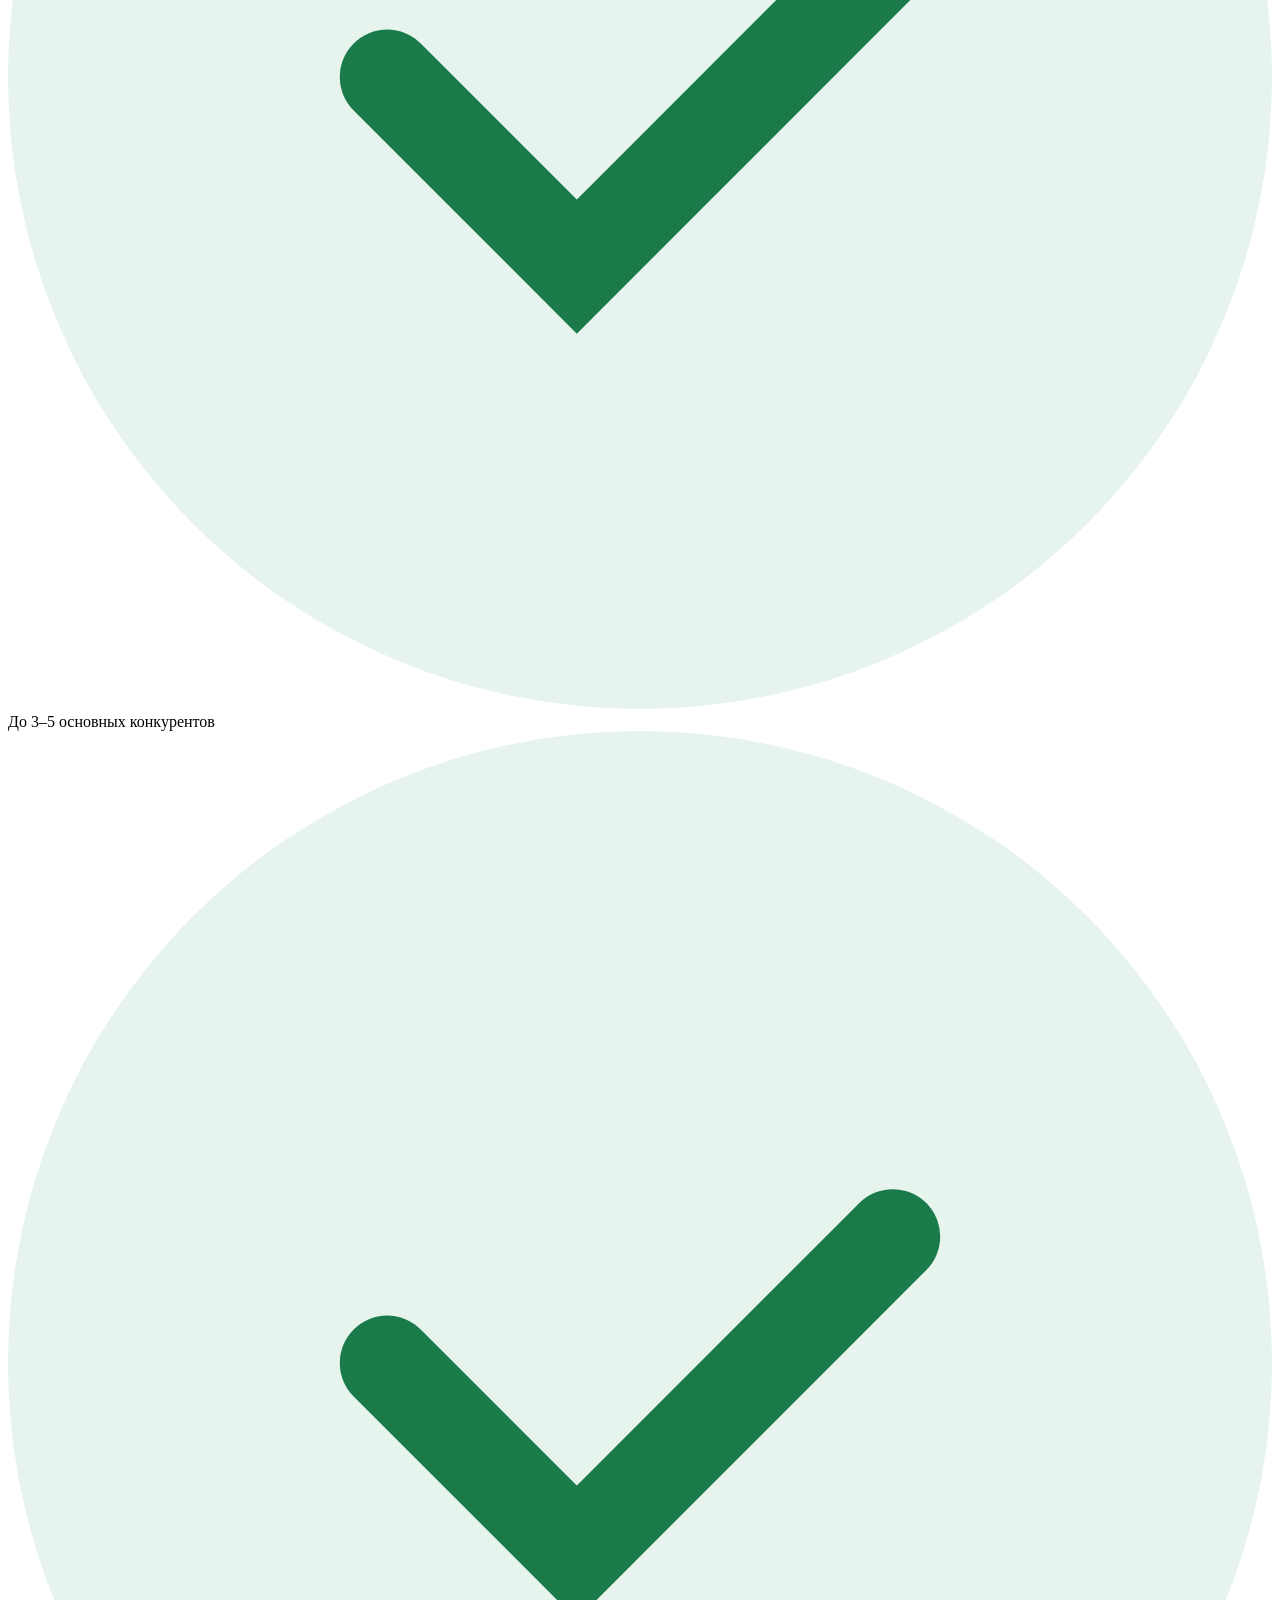
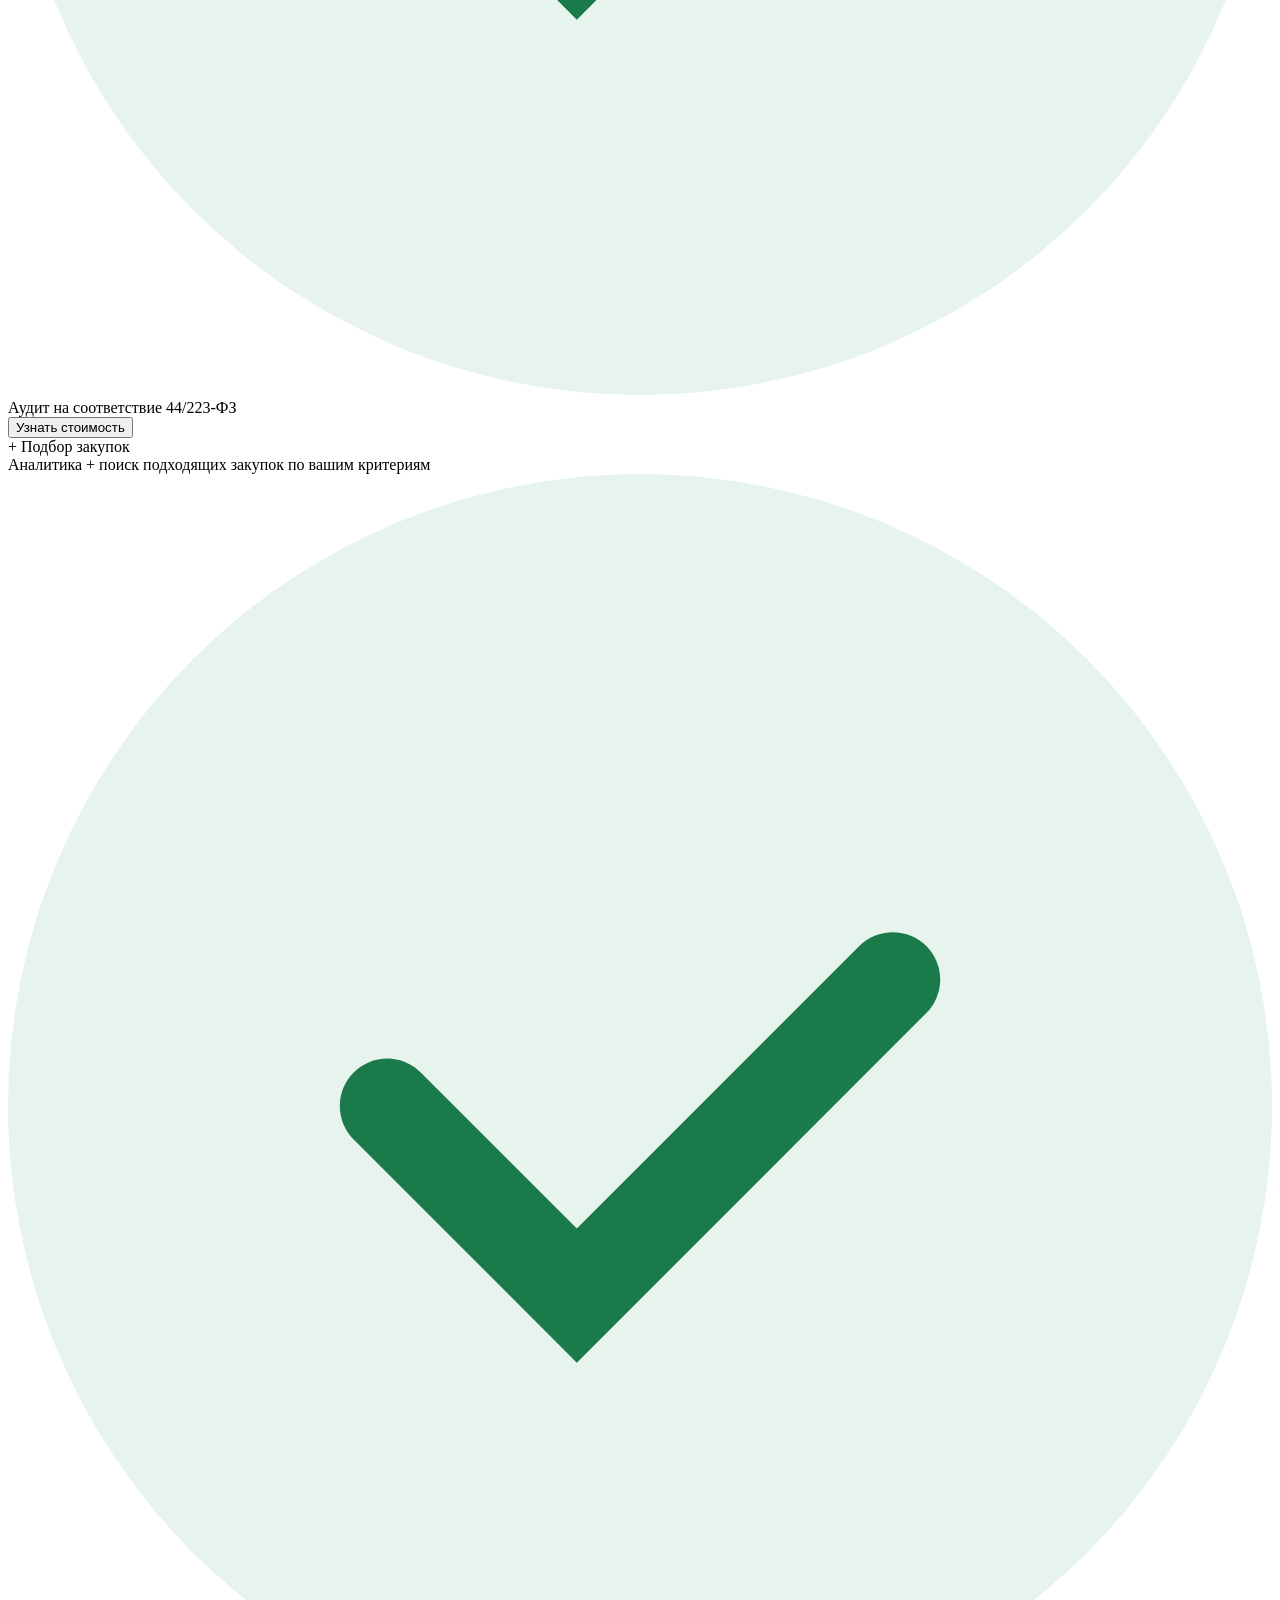
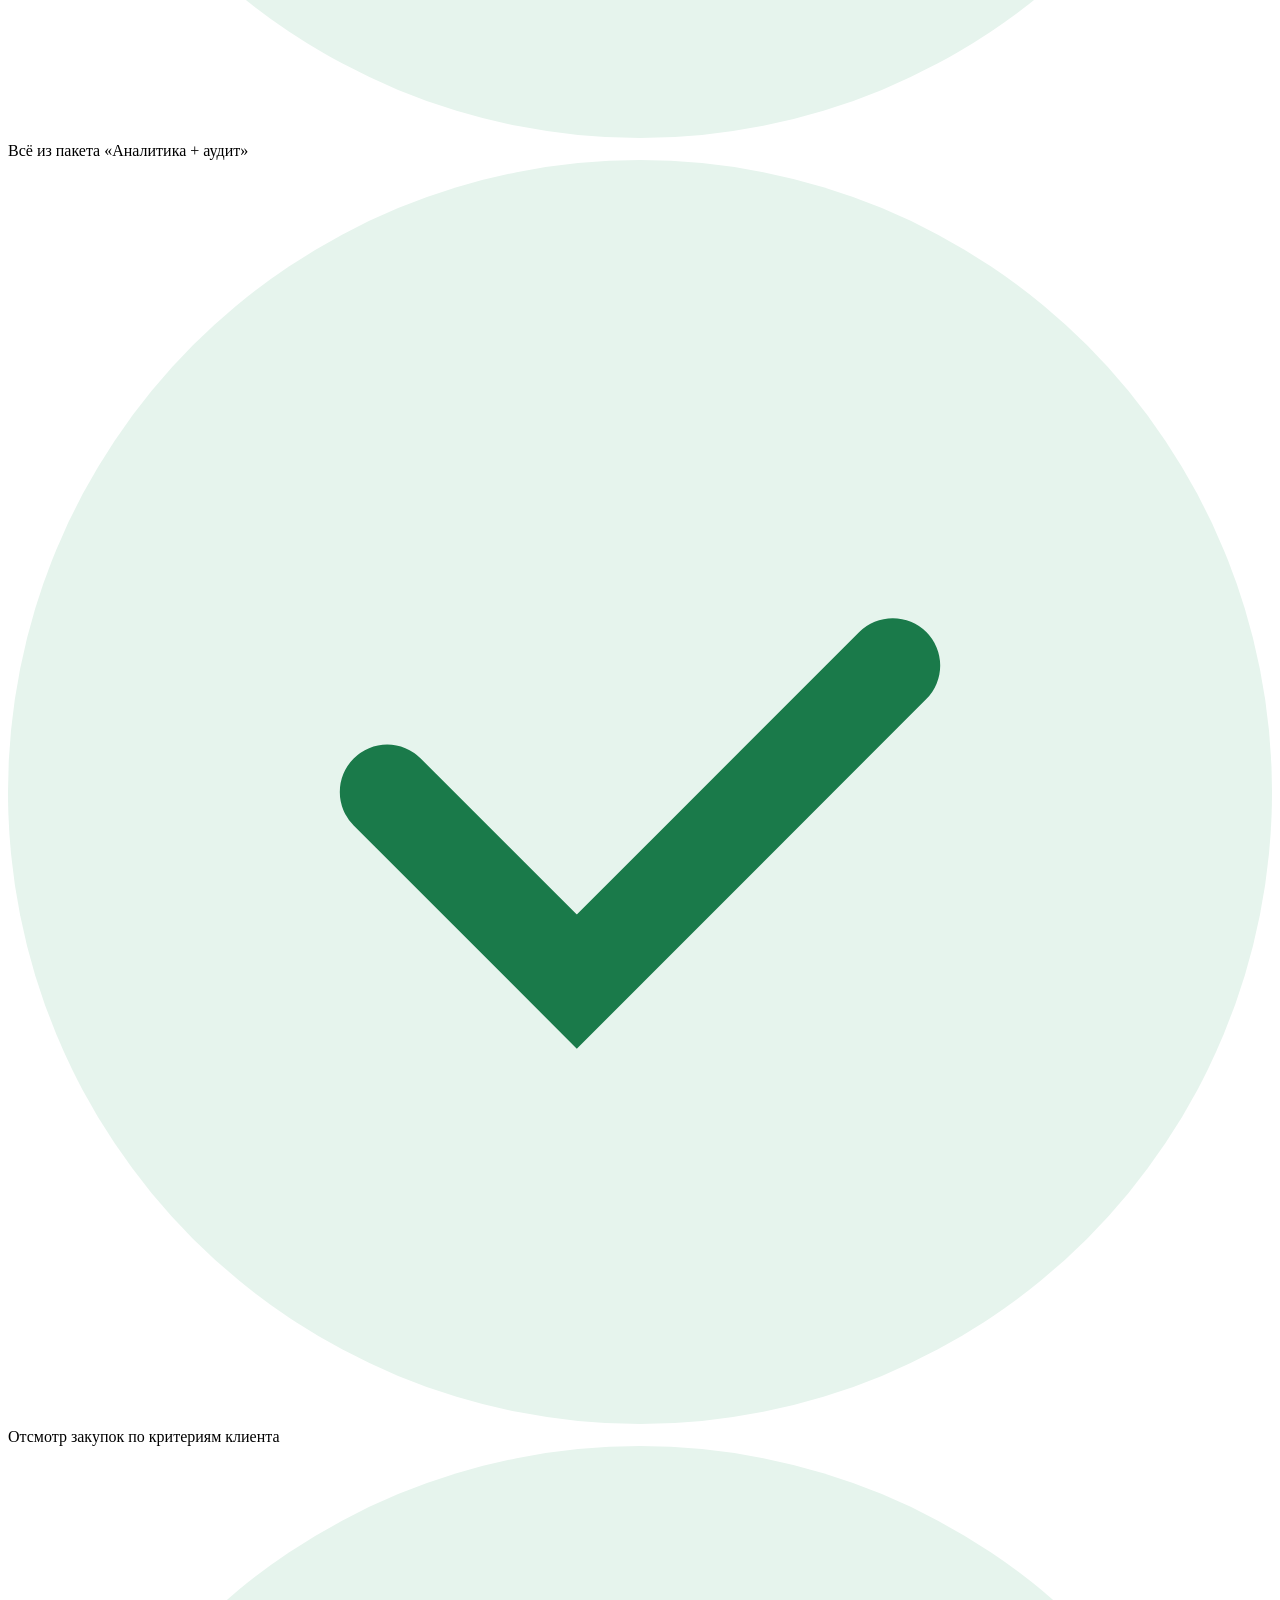
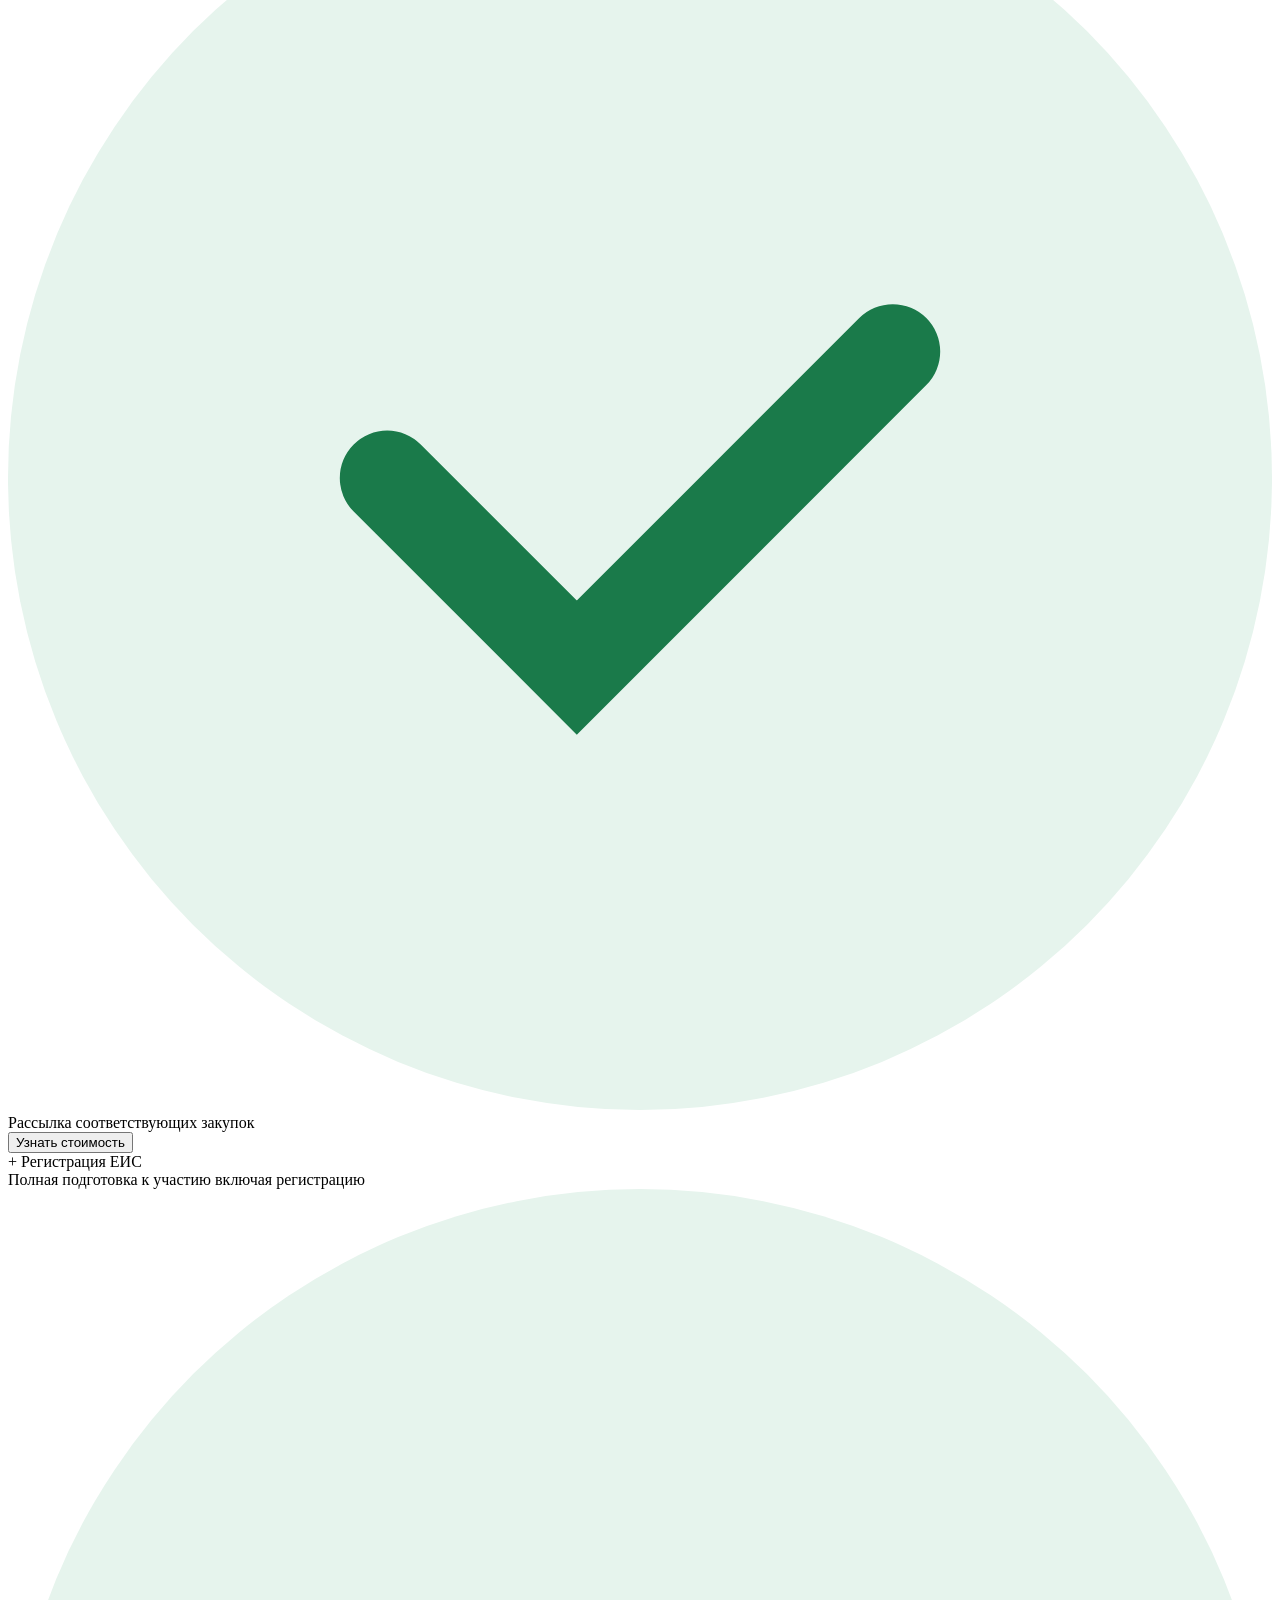
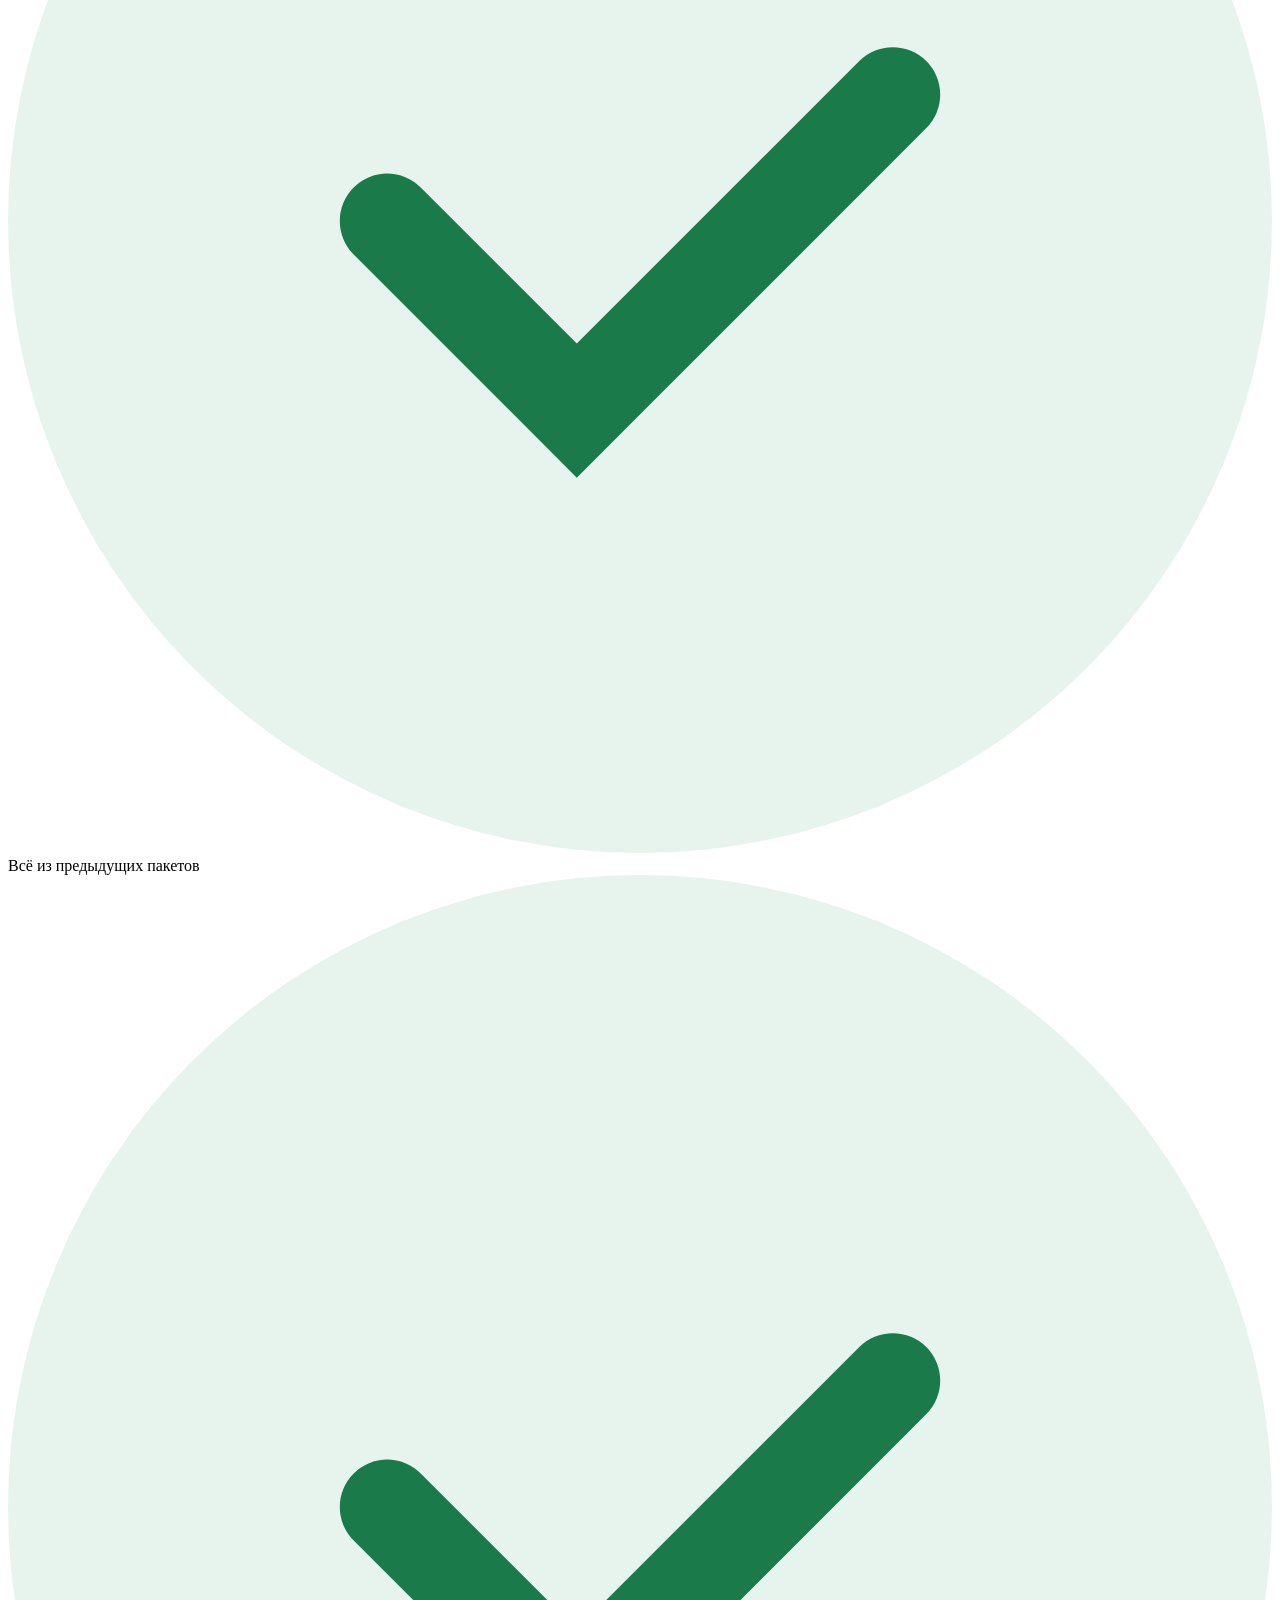
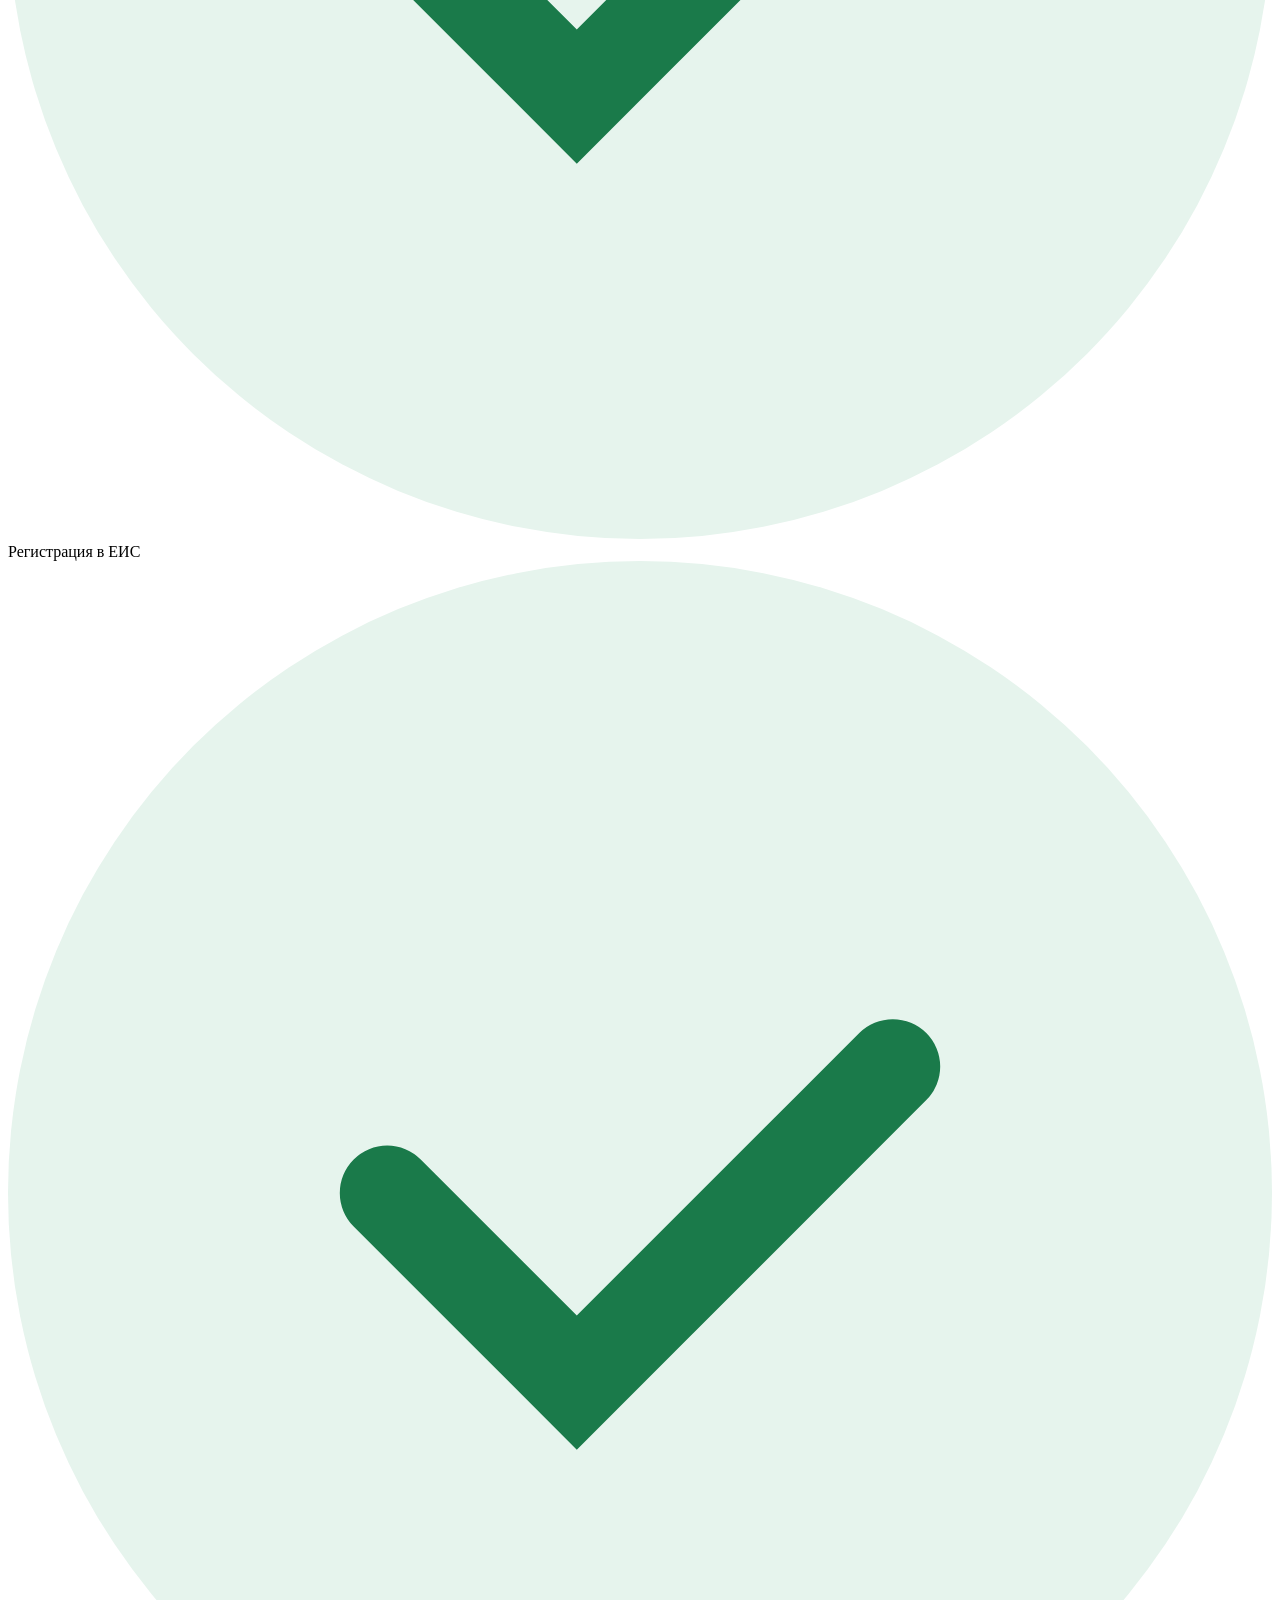
==== commit 59328b43: "Update index.html" ====
--- a/index.html
+++ b/index.html
@@ -8,6 +8,13 @@
 <meta name="keywords" content="тендерное сопровождение, государственные закупки, 44-ФЗ, 223-ФЗ, участие в тендерах, тендерный аудит, ФАС, РНП, госконтракт, тендеролог, ЕИС, аукцион">
 <meta name="author" content="ПроТендеры">
 <meta name="robots" content="index, follow">
+<link rel="canonical" href="https://protendery.online/">
+
+<meta property="og:type" content="website">
+<meta property="og:url" content="https://protendery.online/">
+<meta property="og:title" content="ПроТендеры — тендерное сопровождение под ключ">
+<meta property="og:description" content="Тендерное сопровождение по 44-ФЗ и 223-ФЗ. 7 000+ закупок, 700+ госконтрактов, помощь с ФАС и РНП.">
+<meta property="og:site_name" content="ПроТендеры">
 <link rel="preconnect" href="https://fonts.googleapis.com">
 <link href="https://fonts.googleapis.com/css2?family=Inter:wght@400;500;600;700&display=swap" rel="stylesheet">
 
@@ -16,524 +23,9 @@
 <link rel="icon" type="image/png" sizes="96x96" href="/favicon-96x96.png">
 <link rel="apple-touch-icon" sizes="180x180" href="/apple-touch-icon.png">
 <link rel="manifest" href="/site.webmanifest">
-<style>
-*,*::before,*::after{box-sizing:border-box;margin:0;padding:0}
-html{scroll-behavior:smooth}
-:root{--blue:#1B4FBB;--blue-d:#143DA0;--blue-lt:#EDF2FF;--accent:#E8530A;--green:#1A7A4A;--text:#0F1923;--muted:#5A6A80;--light:#F4F6FA;--border:#DDE3EE}
-body{font-family:'Inter',sans-serif;color:var(--text);background:#fff;font-size:15px;line-height:1.6;-webkit-font-smoothing:antialiased}
-a{color:inherit;text-decoration:none}
-
-.topbar{background:var(--blue);color:#fff;font-size:13px;padding:8px 5vw;display:flex;justify-content:space-between;align-items:center}
-.topbar a{color:#fff;opacity:.85}.topbar a:hover{opacity:1}
-.topbar-r{display:flex;gap:1.5rem}
-
-nav{background:#fff;border-bottom:1px solid var(--border);padding:0 5vw;display:flex;align-items:center;justify-content:space-between;height:68px;position:sticky;top:0;z-index:100;box-shadow:0 1px 8px rgba(0,0,0,.06)}
-.logo-text{font-size:20px;font-weight:700;color:var(--blue);letter-spacing:-.02em}.logo-text span{color:var(--accent)}
-.nav-links{display:flex;gap:1.5rem}
-.nav-links a{font-size:14px;color:var(--muted);font-weight:500;transition:color .15s}.nav-links a:hover{color:var(--blue)}
-.btn-nav{background:var(--blue);color:#fff;font-size:13px;font-weight:600;padding:10px 22px;border-radius:6px;display:flex;align-items:center;gap:7px;transition:background .15s;cursor:pointer;border:none;font-family:inherit}.btn-nav:hover{background:var(--blue-d)}
-
-  /* CONTACT TABS */
-.contact-tabs{display:flex;gap:6px;margin-bottom:8px}
-.ctab{flex:1;padding:8px 4px;border:1.5px solid var(--border);border-radius:6px;background:#fff;font-size:12px;font-weight:500;color:var(--muted);cursor:pointer;font-family:inherit;transition:border-color .15s,color .15s,background .15s}
-.ctab.active{border-color:var(--blue);color:var(--blue);background:var(--blue-lt)}
-.ctab:hover:not(.active){border-color:#aab8d4}
-  
-/* HERO */
-.hero{background:linear-gradient(135deg,#0F2A6B 0%,#1B4FBB 60%,#2563EB 100%);color:#fff;padding:64px 5vw 56px;display:grid;grid-template-columns:1fr 380px;gap:4rem;align-items:center}
-.hero-badge{display:inline-flex;align-items:center;gap:6px;background:rgba(255,255,255,.12);border:1px solid rgba(255,255,255,.2);font-size:12px;font-weight:500;padding:5px 12px;border-radius:20px;margin-bottom:1.25rem;color:#c7d8ff}
-.hero h1{font-size:clamp(28px,3.5vw,44px);font-weight:700;line-height:1.18;margin-bottom:.75rem;letter-spacing:-.02em}
-.hero h1 span{color:#93C5FD}
-.hero-proof{display:inline-flex;align-items:center;gap:8px;background:rgba(255,255,255,.1);border:1px solid rgba(255,255,255,.18);padding:7px 14px;border-radius:6px;font-size:13px;color:rgba(255,255,255,.85);margin-bottom:1.25rem;cursor:pointer;transition:background .2s;border-width:1px}
-.hero-proof:hover{background:rgba(255,255,255,.18)}
-.hero-lead{font-size:16px;color:rgba(255,255,255,.8);line-height:1.65;margin-bottom:1.75rem;max-width:520px}
-.hero-actions{display:flex;gap:12px;flex-wrap:wrap;margin-bottom:2rem}
-.btn-accent{background:var(--accent);color:#fff;font-size:14px;font-weight:700;padding:14px 28px;border-radius:6px;display:inline-flex;align-items:center;gap:8px;transition:opacity .15s;cursor:pointer;border:none;font-family:inherit}.btn-accent:hover{opacity:.9}
-.btn-white-ol{background:transparent;color:#fff;border:1.5px solid rgba(255,255,255,.4);font-size:14px;font-weight:500;padding:13px 24px;border-radius:6px;transition:border-color .15s;cursor:pointer;font-family:inherit;display:inline-flex;align-items:center}.btn-white-ol:hover{border-color:rgba(255,255,255,.8)}
-.hero-trust{display:flex;gap:1.5rem;flex-wrap:wrap}
-.trust-item{display:flex;align-items:center;gap:7px;font-size:13px;color:rgba(255,255,255,.7)}
-.trust-dot{width:6px;height:6px;border-radius:50%;background:#4ADE80;flex-shrink:0}
-
-.hero-card{background:#fff;color:var(--text);border-radius:12px;padding:2rem;box-shadow:0 20px 60px rgba(0,0,0,.25)}
-.hero-card h3{font-size:17px;font-weight:700;margin-bottom:.3rem}
-.hero-card>p{font-size:13px;color:var(--muted);margin-bottom:1.25rem}
-.ff{margin-bottom:12px}
-.ff label{display:block;font-size:12px;font-weight:500;color:var(--muted);margin-bottom:5px}
-.ff input,.ff select{width:100%;padding:11px 14px;border:1.5px solid var(--border);border-radius:6px;font-size:14px;font-family:inherit;color:var(--text);outline:none;transition:border-color .15s}
-.ff input:focus,.ff select:focus{border-color:var(--blue)}
-.form-submit{width:100%;padding:13px;background:var(--blue);color:#fff;font-size:14px;font-weight:700;border:none;border-radius:6px;cursor:pointer;font-family:inherit;transition:background .15s;margin-top:4px}.form-submit:hover{background:var(--blue-d)}
-.form-note{font-size:11px;color:var(--muted);text-align:center;margin-top:10px}
-
-.stats-strip{background:var(--blue-lt);border-bottom:1px solid #C7D7F4;padding:0 5vw;display:flex}
-.stat{flex:1;padding:1.5rem 1rem;border-right:1px solid #C7D7F4;text-align:center}.stat:last-child{border-right:none}
-.stat-num{font-size:26px;font-weight:700;color:var(--blue);line-height:1;margin-bottom:3px}
-.stat-label{font-size:12px;color:var(--muted)}
-
-.section{padding:64px 5vw}
-.section-alt{background:var(--light)}
-.section-head{text-align:center;margin-bottom:3rem}
-.stag{display:inline-block;background:var(--blue-lt);color:var(--blue);font-size:11px;font-weight:600;letter-spacing:.08em;text-transform:uppercase;padding:4px 12px;border-radius:20px;margin-bottom:.75rem}
-.stitle{font-size:clamp(22px,3vw,32px);font-weight:700;line-height:1.2;letter-spacing:-.02em}.stitle span{color:var(--blue)}
-.ssub{font-size:15px;color:var(--muted);margin-top:.6rem}
-
-/* CREDENTIALS */
-.cred-grid{display:grid;grid-template-columns:1fr 1fr;gap:3rem;align-items:start}
-.cred-stats{display:grid;grid-template-columns:1fr 1fr;gap:12px}
-.cred-box{background:#fff;border:1px solid var(--border);border-radius:10px;padding:1.25rem 1.5rem}
-.cred-box-num{font-size:30px;font-weight:700;color:var(--blue);line-height:1;margin-bottom:4px}
-.cred-box-label{font-size:12px;color:var(--muted);line-height:1.4}
-.cred-box.wide{grid-column:1/-1;background:var(--blue);color:#fff}
-.cred-box.wide .cred-box-num{color:#93C5FD;font-size:32px}
-.cred-box.wide .cred-box-label{color:rgba(255,255,255,.75);font-size:13px}
-.cred-right{display:flex;flex-direction:column;gap:14px}
-.badge-row{display:flex;align-items:center;gap:12px;padding:14px 16px;background:#fff;border:1px solid var(--border);border-radius:8px}
-.badge-icon{width:36px;height:36px;border-radius:8px;background:var(--blue-lt);display:flex;align-items:center;justify-content:center;color:var(--blue);flex-shrink:0}
-.badge-title{font-size:13px;font-weight:600;margin-bottom:2px}
-.badge-sub{font-size:12px;color:var(--muted)}
-.audience-block{background:#fff;border:1px solid var(--border);border-radius:10px;padding:1.25rem 1.5rem}
-.audience-block h4{font-size:12px;font-weight:700;color:var(--muted);text-transform:uppercase;letter-spacing:.07em;margin-bottom:12px}
-.aud-list{display:flex;flex-direction:column;gap:8px}
-.aud-item{display:flex;align-items:center;gap:8px;font-size:13px}
-.aud-dot{width:6px;height:6px;border-radius:50%;background:var(--blue);flex-shrink:0}
-
-/* ── DOCUMENT SLIDER ── */
-.docs-section{padding:64px 0;background:#fff;overflow:hidden}
-.docs-section-head{text-align:center;margin-bottom:2rem;padding:0 5vw}
-.docs-slider-wrap{position:relative;padding:0 5vw}
-.docs-track-outer{
-  overflow:hidden;
-  border-radius:4px;
-}
-.docs-track{
-  display:flex;
-  gap:16px;
-  transition:transform .35s cubic-bezier(.4,0,.2,1);
-  will-change:transform;
-  cursor:grab;
-  user-select:none;
-}
-.docs-track.dragging{cursor:grabbing;transition:none}
-.doc-slide{
-  flex:0 0 calc((100% - 16px*3) / 4);
-  min-width:0;
-}
-.doc-thumb{
-  position:relative;cursor:pointer;border-radius:8px;overflow:hidden;
-  border:1px solid var(--border);background:var(--light);
-  aspect-ratio:3/4;
-  transition:transform .2s,box-shadow .2s;
-}
-.doc-thumb:hover{transform:translateY(-3px);box-shadow:0 8px 28px rgba(27,79,187,.18)}
-.doc-thumb img{width:100%;height:100%;object-fit:cover;display:block;pointer-events:none}
-.doc-thumb-overlay{
-  position:absolute;inset:0;background:rgba(27,79,187,.0);
-  display:flex;align-items:center;justify-content:center;
-  transition:background .2s;
-}
-.doc-thumb:hover .doc-thumb-overlay{background:rgba(27,79,187,.35)}
-.doc-thumb-overlay svg{opacity:0;transition:opacity .2s;color:#fff}
-.doc-thumb:hover .doc-thumb-overlay svg{opacity:1}
-.doc-caption{font-size:11px;color:var(--muted);text-align:center;padding:8px 8px 10px;background:#fff;border-top:1px solid var(--border);line-height:1.4}
-
-/* Slider arrows */
-.slider-arrow{
-  position:absolute;top:50%;transform:translateY(-60%);
-  width:40px;height:40px;border-radius:50%;
-  background:#fff;border:1px solid var(--border);
-  display:flex;align-items:center;justify-content:center;
-  cursor:pointer;z-index:10;transition:background .15s,box-shadow .15s;
-  box-shadow:0 2px 8px rgba(0,0,0,.1);
-  color:var(--blue);
-}
-.slider-arrow:hover{background:var(--blue-lt);box-shadow:0 4px 14px rgba(27,79,187,.2)}
-.slider-arrow.prev{left:calc(5vw - 20px)}
-.slider-arrow.next{right:calc(5vw - 20px)}
-.slider-arrow.disabled{opacity:.35;cursor:default;pointer-events:none}
-
-/* Slider dots */
-.slider-dots{display:flex;justify-content:center;gap:6px;margin-top:20px}
-.slider-dot{width:7px;height:7px;border-radius:50%;background:var(--border);cursor:pointer;transition:background .2s,transform .2s}
-.slider-dot.active{background:var(--blue);transform:scale(1.3)}
-
-/* LIGHTBOX */
-.lightbox{display:none;position:fixed;inset:0;background:rgba(0,0,0,.88);z-index:3000;align-items:center;justify-content:center;padding:20px}
-.lightbox.open{display:flex}
-.lightbox-inner{position:relative;max-width:720px;width:100%;display:flex;flex-direction:column;align-items:center;gap:14px}
-.lightbox-img{max-height:82vh;max-width:100%;border-radius:8px;object-fit:contain;box-shadow:0 24px 64px rgba(0,0,0,.5)}
-.lightbox-close{position:absolute;top:-48px;right:0;color:#fff;font-size:30px;cursor:pointer;background:none;border:none;opacity:.7;transition:opacity .2s;font-family:inherit;line-height:1}.lightbox-close:hover{opacity:1}
-.lightbox-caption{color:rgba(255,255,255,.75);font-size:13px;text-align:center;max-width:500px}
-.lightbox-nav{display:flex;align-items:center;gap:14px}
-.lb-btn{background:rgba(255,255,255,.15);border:1px solid rgba(255,255,255,.25);color:#fff;padding:8px 20px;border-radius:6px;cursor:pointer;font-size:13px;font-family:inherit;transition:background .2s}.lb-btn:hover{background:rgba(255,255,255,.28)}
-.lightbox-counter{font-size:12px;color:rgba(255,255,255,.45);min-width:48px;text-align:center}
-
-/* SERVICES */
-.svc-cat-label{font-size:11px;font-weight:700;letter-spacing:.1em;text-transform:uppercase;color:var(--muted);margin-bottom:14px;padding-bottom:10px;border-bottom:1px solid var(--border)}
-.svc-grid{display:grid;grid-template-columns:repeat(3,1fr);gap:14px;margin-bottom:28px}
-.svc-card{background:#fff;border:1.5px solid var(--border);border-radius:10px;padding:1.25rem;transition:border-color .2s,box-shadow .2s}
-.svc-card:hover{border-color:var(--blue);box-shadow:0 4px 20px rgba(27,79,187,.1)}
-.svc-top{display:flex;align-items:flex-start;justify-content:space-between;margin-bottom:.9rem}
-.svc-ico{width:38px;height:38px;border-radius:8px;background:var(--blue-lt);display:flex;align-items:center;justify-content:center;color:var(--blue)}
-.svc-n{font-size:11px;font-weight:700;color:#C7D7F4}
-.svc-title{font-size:14px;font-weight:600;margin-bottom:.35rem;line-height:1.35}.svc-title strong{color:var(--blue)}
-.svc-desc{font-size:12px;color:var(--muted);line-height:1.6}
-.svc-sub{font-size:11px;color:var(--muted);margin-top:8px;padding-top:8px;border-top:1px solid var(--border)}.svc-sub span{display:block;margin-bottom:2px}
-
-/* PACKAGES */
-.pkg-grid{display:grid;grid-template-columns:repeat(3,1fr);gap:18px}
-.pkg{background:#fff;border:1.5px solid var(--border);border-radius:12px;padding:1.75rem;display:flex;flex-direction:column}
-.pkg.feat{border-color:var(--blue);box-shadow:0 8px 40px rgba(27,79,187,.15);position:relative}
-.pkg-badge{position:absolute;top:-12px;left:50%;transform:translateX(-50%);background:var(--blue);color:#fff;font-size:11px;font-weight:600;letter-spacing:.05em;padding:3px 14px;border-radius:20px;white-space:nowrap}
-.pkg-name{font-size:14px;font-weight:700;margin-bottom:.75rem;line-height:1.3}
-.pkg-desc{font-size:13px;color:var(--muted);margin-bottom:1.25rem;padding-bottom:1.25rem;border-bottom:1px solid var(--border)}
-.pkg-feats{flex:1;display:flex;flex-direction:column;gap:7px;margin-bottom:1.5rem}
-.pf{display:flex;align-items:flex-start;gap:8px;font-size:12px}
-.chk{display:inline-block;width:16px;height:16px;flex-shrink:0}
-.pkg-btn{display:block;text-align:center;padding:11px;border-radius:6px;font-size:13px;font-weight:600;border:1.5px solid var(--blue);color:var(--blue);transition:background .15s,color .15s;cursor:pointer;background:transparent;width:100%;font-family:inherit}
-.pkg.feat .pkg-btn{background:var(--blue);color:#fff}.pkg-btn:hover{background:var(--blue);color:#fff}
-
-/* PROCESS */
-.proc-steps{display:grid;grid-template-columns:repeat(5,1fr);gap:0;position:relative}
-.proc-steps::before{content:'';position:absolute;top:26px;left:5%;right:5%;height:2px;background:var(--border);z-index:0}
-.proc-step{text-align:center;padding:0 1rem;position:relative;z-index:1}
-.proc-dot{width:52px;height:52px;border-radius:50%;background:var(--blue);color:#fff;font-size:16px;font-weight:700;display:flex;align-items:center;justify-content:center;margin:0 auto 1rem;border:3px solid #fff;box-shadow:0 0 0 2px var(--blue)}
-.proc-title{font-size:13px;font-weight:600;margin-bottom:.35rem}
-.proc-desc{font-size:12px;color:var(--muted);line-height:1.55}
-
-/* WHY */
-.adv-grid{display:grid;grid-template-columns:1fr 1fr;gap:2rem;align-items:start}
-.adv-list{display:grid;grid-template-columns:1fr 1fr;gap:14px}
-.adv-item{background:#fff;border:1px solid var(--border);border-radius:10px;padding:1.25rem}
-.adv-icon{font-size:22px;margin-bottom:.6rem}
-.adv-title{font-size:14px;font-weight:600;margin-bottom:.3rem}.adv-title span{color:var(--blue)}
-.adv-desc{font-size:12px;color:var(--muted);line-height:1.55}
-.adv-right{display:flex;flex-direction:column;gap:14px}
-.hl-box{background:var(--blue);color:#fff;border-radius:12px;padding:1.75rem}
-.hl-num{font-size:40px;font-weight:700;line-height:1;margin-bottom:.25rem}
-.hl-label{font-size:13px;opacity:.8}
-.fas-card{background:#FFF3EE;border:1.5px solid #FBBF9A;border-radius:10px;padding:1.5rem;display:flex;gap:1rem;align-items:flex-start}
-.fas-ico{flex-shrink:0;width:40px;height:40px;background:var(--accent);border-radius:8px;display:flex;align-items:center;justify-content:center}
-.fas-card h4{font-size:14px;font-weight:600;margin-bottom:.3rem}.fas-card h4 span{color:var(--accent)}
-.fas-card p{font-size:12px;color:var(--muted);line-height:1.55}
-.audit-mini{background:var(--blue);color:#fff;border-radius:10px;padding:1.5rem 1.75rem;display:flex;justify-content:space-between;align-items:center;gap:1.5rem}
-.audit-mini h3{font-size:15px;font-weight:700;margin-bottom:.25rem}.audit-mini h3 span{color:#93C5FD}
-.audit-mini p{font-size:12px;opacity:.8}
-.btn-wh{background:#fff;color:var(--blue);font-size:13px;font-weight:700;padding:11px 22px;border-radius:6px;white-space:nowrap;transition:opacity .15s;cursor:pointer;border:none;font-family:inherit}.btn-wh:hover{opacity:.9}
-
-/* FAQ */
-.faq-list{max-width:720px;margin:0 auto;display:flex;flex-direction:column;gap:8px}
-.faq-item{border:1px solid var(--border);border-radius:8px;overflow:hidden}
-.faq-q{padding:1rem 1.25rem;font-size:14px;font-weight:600;cursor:pointer;display:flex;justify-content:space-between;align-items:center;background:#fff;user-select:none}.faq-q:hover{background:var(--light)}
-.faq-a{padding:0 1.25rem 1rem;font-size:13px;color:var(--muted);line-height:1.65;display:none}
-.faq-item.open .faq-a{display:block}
-.faq-item.open .faq-q{background:var(--blue-lt);color:var(--blue)}
-.faq-arrow{transition:transform .2s;font-size:16px}
-.faq-item.open .faq-arrow{transform:rotate(180deg)}
-
-/* CTA / FOOTER */
-.cta-final{background:linear-gradient(135deg,#0F2A6B 0%,#1B4FBB 100%);color:#fff;text-align:center;padding:72px 5vw}
-.cta-final h2{font-size:clamp(24px,3.5vw,40px);font-weight:700;margin-bottom:.75rem;letter-spacing:-.02em}
-.cta-final h2 span{color:#93C5FD}
-.cta-final p{font-size:16px;opacity:.8;margin-bottom:2rem}
-.cta-btns{display:flex;gap:12px;justify-content:center;flex-wrap:wrap}
-footer{background:#0F1923;color:#8898AA;padding:2.5rem 5vw;display:flex;justify-content:space-between;align-items:center;flex-wrap:wrap;gap:1rem}
-.f-logo{font-size:18px;font-weight:700;color:#fff}.f-logo span{color:var(--accent)}
-.f-links{display:flex;gap:1.5rem}
-.f-links a{font-size:13px;color:#8898AA;transition:color .15s}.f-links a:hover{color:#fff}
-
-/* POPUP */
-.popup-overlay{display:none;position:fixed;inset:0;background:rgba(0,0,0,0);z-index:2000;align-items:center;justify-content:center;padding:20px;transition:background .25s}
-.popup-overlay.open{display:flex;background:rgba(0,0,0,.55)}
-.popup-modal{background:#fff;border-radius:12px;max-width:460px;width:100%;padding:2rem;box-shadow:0 20px 60px rgba(0,0,0,.25);position:relative;opacity:0;transform:translateY(24px) scale(.97);transition:opacity .28s cubic-bezier(.4,0,.2,1),transform .28s cubic-bezier(.4,0,.2,1)}
-.popup-overlay.open .popup-modal{opacity:1;transform:translateY(0) scale(1)}
-.popup-close{position:absolute;top:1rem;right:1.25rem;font-size:22px;cursor:pointer;color:var(--muted);line-height:1;background:none;border:none;font-family:inherit}.popup-close:hover{color:var(--text)}
-.popup-modal h3{font-size:20px;font-weight:700;margin-bottom:.3rem}
-.popup-sub{font-size:13px;color:var(--muted);margin-bottom:1.5rem}
-.popup-success{display:none;text-align:center;padding:1.5rem 0}
-.popup-success .ok-icon{font-size:48px;margin-bottom:.75rem}
-.popup-success h4{font-size:18px;font-weight:700;margin-bottom:.5rem}
-.popup-success p{font-size:13px;color:var(--muted)}
-
-/* MODAL */
-.modal-overlay{display:none;position:fixed;inset:0;background:rgba(0,0,0,.55);z-index:1000;align-items:center;justify-content:center;padding:20px}
-.modal-overlay.open{display:flex}
-.modal{background:#fff;border-radius:12px;max-width:660px;width:100%;max-height:90vh;overflow-y:auto;padding:2rem}
-.modal-close{float:right;font-size:22px;cursor:pointer;color:var(--muted);line-height:1;margin-left:1rem}.modal-close:hover{color:var(--text)}
-.modal h3{font-size:20px;font-weight:700;margin-bottom:.4rem}
-.modal-sub{font-size:13px;color:var(--muted);margin-bottom:1.5rem}
-.exp-item{display:flex;align-items:flex-start;gap:14px;padding:13px 0;border-bottom:1px solid var(--border)}
-.exp-item:last-child{border-bottom:none}
-.exp-year{font-size:11px;font-weight:600;color:var(--blue);letter-spacing:.06em;min-width:76px;padding-top:2px}
-.exp-text{font-size:13px;line-height:1.6}.exp-text strong{color:var(--blue)}
-
-  @media(min-width:901px){
-  .stat:last-child{flex:1;border-bottom:none}
-}
-  
-@media(max-width:900px){
-  .hero{grid-template-columns:1fr}.hero-card{max-width:480px}
-  .svc-grid{grid-template-columns:1fr 1fr}
-  .pkg-grid{grid-template-columns:1fr}
-.proc-steps{grid-template-columns:1fr 1fr;gap:2rem}.proc-steps::before{display:none}
-.proc-step:last-child:nth-child(odd){grid-column:1/-1}
-  .adv-grid,.cred-grid{grid-template-columns:1fr}
-  .stats-strip{flex-wrap:wrap}
-.stat{flex:0 0 50%;border-right:none;border-bottom:1px solid #C7D7F4}
-.stat:last-child{flex:0 0 100%;border-bottom:none}
-  .audit-mini{flex-direction:column}
-  .doc-slide{flex:0 0 calc((100% - 16px*2) / 3)}
-  .slider-arrow.prev{left:4px}
-  .slider-arrow.next{right:4px}
-}
-@media(max-width:600px){
-  .topbar{display:none}.nav-links{display:none}
-  .svc-grid,.adv-list,.cred-stats{grid-template-columns:1fr}
-  .doc-slide{flex:0 0 calc((100% - 16px) / 2)}
-}
-@media(max-width:400px){
-  .doc-slide{flex:0 0 85%}
-}
-</style>
+<link rel="stylesheet" href="css/style.css">
 </head>
 <body>
-
-<script>
-/* ── TELEGRAM via /api/send (Vercel serverless) ── */
-async function sendToTelegram(fields) {
-  try {
-    const res = await fetch('/api/send', {
-      method: 'POST',
-      headers: { 'Content-Type': 'application/json' },
-      body: JSON.stringify(fields)
-    });
-    const data = await res.json();
-    if (!data.ok) console.error('Send error:', data);
-    return data.ok;
-  } catch (e) {
-    console.error('Network error:', e);
-    return false;
-  }
-}
-
-/* ── POPUP ── */
-function openPopup(interest) {
-  const sel = document.getElementById('popup-interest');
-  if (interest && sel) {
-    for (let o of sel.options) {
-      if (o.value === interest || o.text.toLowerCase().includes(interest.toLowerCase())) {
-        sel.value = o.value; break;
-      }
-    }
-  }
-  document.getElementById('popup-form-wrap').style.display = '';
-  document.getElementById('popup-success').style.display = 'none';
-  const ov = document.getElementById('contact-popup');
-  ov.style.display = 'flex';
-  requestAnimationFrame(() => requestAnimationFrame(() => ov.classList.add('open')));
-}
-function closePopup() {
-  const ov = document.getElementById('contact-popup');
-  ov.classList.remove('open');
-  setTimeout(() => ov.style.display = 'none', 280);
-}
-/* ── ПЕРЕКЛЮЧАТЕЛЬ СПОСОБА СВЯЗИ ── */
-const placeholders = {
-  phone: '+7 (___) ___-__-__',
-  tg: '@username',
-  max: 'Номер MAX или @username'
-};
-function switchTab(form, mode) {
-  const input = document.getElementById(form + '-contact');
-  const tabs  = document.getElementById(form + '-tabs');
-  input.placeholder = placeholders[mode];
-  input.dataset.mode = mode;
-  input.value = '';
-  input.focus();
-  tabs.querySelectorAll('.ctab').forEach(t => t.classList.remove('active'));
-  event.target.classList.add('active');
-}
-
-/* ── АНТИСПАМ ── */
-const FORM_LOAD_TIME = Date.now();
-
-function isSpam(hpId) {
-  // Honeypot: если скрытое поле заполнено — бот
-  if (document.getElementById(hpId).value) return true;
-  // Таймер: если форма заполнена менее чем за 2 секунды — бот
-  if (Date.now() - FORM_LOAD_TIME < 2000) return true;
-  return false;
-}
-
-/* ── POPUP ── */
-async function submitPopup() {
-  if (isSpam('popup-hp')) { closePopup(); return; }
-  const name     = document.getElementById('popup-name').value.trim();
-  const contact  = document.getElementById('popup-contact').value.trim();
-  const mode     = document.getElementById('popup-contact').dataset.mode || 'не указан';
-  const interest = document.getElementById('popup-interest').value;
-  const btn      = document.getElementById('popup-submit-btn');
-  if (!name || !contact) { alert('Пожалуйста, заполните имя и контакт'); return; }
-  btn.textContent = 'Отправляю…'; btn.disabled = true;
-  const ok = await sendToTelegram({ name, contact, mode, interest });
-  if (ok) {
-    document.getElementById('popup-form-wrap').style.display = 'none';
-    document.getElementById('popup-success').style.display   = 'block';
-  } else {
-    btn.textContent = 'Ошибка — попробуйте ещё раз';
-    btn.style.background = '#c0392b';
-  }
-  btn.disabled = false;
-}
-
-/* ── HERO FORM ── */
-async function submitHeroForm(btn) {
-  if (isSpam('hero-hp')) return;
-  const name     = document.getElementById('hero-name').value.trim();
-  const contact  = document.getElementById('hero-contact').value.trim();
-  const mode     = document.getElementById('hero-contact').dataset.mode || 'не указан';
-  const interest = document.getElementById('hero-interest').value;
-  if (!name || !contact) { alert('Пожалуйста, заполните имя и контакт'); return; }
-  btn.textContent = 'Отправляю…'; btn.disabled = true;
-  const ok = await sendToTelegram({ name, contact, mode, interest });
-  if (ok) {
-    btn.textContent = 'Заявка отправлена ✓';
-    btn.style.background = '#1A7A4A';
-  } else {
-    btn.textContent = 'Ошибка — попробуйте ещё раз';
-    btn.style.background = '#c0392b';
-    btn.disabled = false;
-  }
-}
-
-/* ── DOCUMENT SLIDER ── */
-const docPhotos = [
-  { src: 'docs/cert1.jpg'},
-  { src: 'docs/cert2.jpg'},
-  { src: 'docs/cert3.jpg'},
-  { src: 'docs/doc4.jpg'},
-  { src: 'docs/doc5.jpg'},
-  { src: 'docs/doc6.jpg'},
-  { src: 'docs/doc7.jpg'},
-  { src: 'docs/doc8.jpg'},
-  { src: 'docs/doc9.jpg'},
-  { src: 'docs/doc10.jpg'},
-  { src: 'docs/doc11.jpg'},
-  { src: 'docs/doc12.jpg'},
-  { src: 'docs/doc13.jpg'},
-];
-
-let sliderIdx = 0;
-let lbIdx = 0;
-
-function getVisible() {
-  const w = window.innerWidth;
-  if (w <= 400) return 1;
-  if (w <= 600) return 2;
-  if (w <= 900) return 3;
-  return 4;
-}
-function getMaxIdx() { return Math.max(0, docPhotos.length - getVisible()); }
-
-function sliderGo(idx) {
-  sliderIdx = Math.max(0, Math.min(idx, getMaxIdx()));
-  const track = document.getElementById('docs-track');
-  const gap = 16;
-  const slideW = track.parentElement.offsetWidth;
-  const vis = getVisible();
-  const w = (slideW - gap * (vis - 1)) / vis;
-  track.style.transform = `translateX(${-sliderIdx * (w + gap)}px)`;
-  document.querySelectorAll('.slider-dot').forEach((d, i) => d.classList.toggle('active', i === sliderIdx));
-  document.querySelector('.slider-arrow.prev').classList.toggle('disabled', sliderIdx === 0);
-  document.querySelector('.slider-arrow.next').classList.toggle('disabled', sliderIdx >= getMaxIdx());
-}
-
-function buildSlider() {
-  const track = document.getElementById('docs-track');
-  const dotsEl = document.getElementById('slider-dots');
-  track.innerHTML = '';
-  dotsEl.innerHTML = '';
-  docPhotos.forEach((p, i) => {
-    const slide = document.createElement('div');
-    slide.className = 'doc-slide';
-    slide.innerHTML = `
-      <div class="doc-thumb" onclick="openLightbox(${i})">
-        <img src="${p.src}" alt="${p.caption}" loading="lazy">
-        <div class="doc-thumb-overlay">
-          <svg width="26" height="26" viewBox="0 0 24 24" fill="none" stroke="currentColor" stroke-width="2"><path d="M15 3h6v6M14 10l6.1-6.1M9 21H3v-6M10 14l-6.1 6.1"/></svg>
-        </div>
-        <div class="doc-caption">${p.caption}</div>
-      </div>`;
-    track.appendChild(slide);
-    const dot = document.createElement('div');
-    dot.className = 'slider-dot' + (i === 0 ? ' active' : '');
-    dot.onclick = () => sliderGo(i);
-    dotsEl.appendChild(dot);
-  });
-
-  // Touch / mouse drag
-  let startX = 0, startIdx = 0, isDragging = false, moved = false;
-  track.addEventListener('mousedown', e => {
-    isDragging = true; moved = false; startX = e.clientX; startIdx = sliderIdx;
-    track.classList.add('dragging');
-  });
-  window.addEventListener('mousemove', e => {
-    if (!isDragging) return;
-    const diff = e.clientX - startX;
-    if (Math.abs(diff) > 5) moved = true;
-  });
-  window.addEventListener('mouseup', e => {
-    if (!isDragging) return;
-    isDragging = false;
-    track.classList.remove('dragging');
-    if (moved) {
-      const diff = startX - e.clientX;
-      if (Math.abs(diff) > 50) sliderGo(startIdx + (diff > 0 ? 1 : -1));
-    }
-  });
-  track.addEventListener('touchstart', e => { startX = e.touches[0].clientX; startIdx = sliderIdx; moved = false; }, {passive:true});
-  track.addEventListener('touchmove', e => {
-    const diff = Math.abs(e.touches[0].clientX - startX);
-    if (diff > 5) moved = true;
-  }, {passive:true});
-  track.addEventListener('touchend', e => {
-    const diff = startX - e.changedTouches[0].clientX;
-    if (moved && Math.abs(diff) > 40) sliderGo(startIdx + (diff > 0 ? 1 : -1));
-  });
-
-  sliderGo(0);
-  window.addEventListener('resize', () => sliderGo(Math.min(sliderIdx, getMaxIdx())));
-}
-
-/* ── LIGHTBOX ── */
-function openLightbox(idx) {
-  lbIdx = idx;
-  updateLb();
-  const lb = document.getElementById('lightbox');
-  lb.style.display = 'flex';
-  requestAnimationFrame(() => lb.classList.add('open'));
-}
-function closeLightbox() {
-  const lb = document.getElementById('lightbox');
-  lb.classList.remove('open');
-  setTimeout(() => lb.style.display = 'none', 200);
-}
-function lbNav(dir) { lbIdx = (lbIdx + dir + docPhotos.length) % docPhotos.length; updateLb(); }
-function updateLb() {
-  const p = docPhotos[lbIdx];
-  document.getElementById('lb-img').src = p.src;
-  document.getElementById('lb-caption').textContent = p.caption;
-  document.getElementById('lb-counter').textContent = `${lbIdx + 1} / ${docPhotos.length}`;
-}
-
-document.addEventListener('keydown', e => {
-  if (document.getElementById('lightbox').classList.contains('open')) {
-    if (e.key === 'ArrowRight') lbNav(1);
-    if (e.key === 'ArrowLeft')  lbNav(-1);
-    if (e.key === 'Escape')     closeLightbox();
-  }
-});
-
-document.addEventListener('DOMContentLoaded', buildSlider);
-</script>
 
 <div class="topbar">
   <span>Работаем по договору · Участники РАУТ · Партнёры Контур · с 2009 года</span>
@@ -587,9 +79,9 @@
 <div class="ff">
   <label>Как с вами связаться?</label>
   <div class="contact-tabs" id="hero-tabs">
-    <button type="button" class="ctab active" onclick="switchTab('hero','phone')">📞 Телефон</button>
-    <button type="button" class="ctab" onclick="switchTab('hero','tg')">✈️ Telegram</button>
-    <button type="button" class="ctab" onclick="switchTab('hero','max')">💬 MAX</button>
+    <button type="button" class="ctab active" onclick="switchTab('hero','phone',this)">📞 Телефон</button>
+    <button type="button" class="ctab" onclick="switchTab('hero','tg',this)">✈️ Telegram</button>
+    <button type="button" class="ctab" onclick="switchTab('hero','max',this)">💬 MAX</button>
   </div>
   <input id="hero-contact" type="text" placeholder="+7 (___) ___-__-__" data-mode="phone">
 </div>
@@ -607,7 +99,7 @@
       </select>
     </div>
     <button class="form-submit" onclick="submitHeroForm(this)">Получить консультацию бесплатно</button>
-    <p class="form-note">Нажимая кнопку, вы соглашаетесь с обработкой персональных данных</p>
+    <p class="form-note">Нажимая кнопку, вы соглашаетесь с <a href="/privacy.html" target="_blank" rel="noopener">обработкой персональных данных</a></p>
   </div>
 </div>
 
@@ -618,6 +110,21 @@
   <div class="stat"><div class="stat-num">270 млн ₽</div><div class="stat-label">сумма контрактов</div></div>
   <div class="stat"><div class="stat-num">50+</div><div class="stat-label">заседаний ФАС</div></div>
 </div>
+
+<!-- CONSULTATION OUTCOMES -->
+<section class="section consultation-section" id="consultation">
+  <div class="section-head">
+    <div class="stag">Бесплатная консультация</div>
+    <h2 class="stitle">Что вы получите <span>за 30 минут</span></h2>
+    <p class="ssub">Не общие обещания, а первичную оценку вашей ситуации и понятный следующий шаг</p>
+  </div>
+  <div class="consult-grid">
+    <div class="consult-card"><div class="consult-num">01</div><h3>Оценка перспектив</h3><p>Разберём вашу нишу, опыт и текущую готовность к участию в закупках.</p></div>
+    <div class="consult-card"><div class="consult-num">02</div><h3>Первые риски</h3><p>Скажем, где могут быть ошибки: документы, ЕИС, требования, ФАС или РНП.</p></div>
+    <div class="consult-card"><div class="consult-num">03</div><h3>Формат работы</h3><p>Подскажем, что лучше: разовая услуга, подбор закупок или сопровождение под ключ.</p></div>
+    <div class="consult-card"><div class="consult-num">04</div><h3>Следующий шаг</h3><p>Покажем, с чего начать, чтобы не тратить бюджет на неподходящие тендеры.</p></div>
+  </div>
+</section>
 
 <!-- ABOUT -->
 <section class="section" id="about">
@@ -786,10 +293,17 @@
     <a href="#docs">Документы</a>
     <a href="#services">Услуги</a>
     <a href="#packages">Пакеты</a>
+    <a href="/privacy.html">Политика</a>
     <!-- <a href="https://t.me/ВАША_ССЫЛКА" target="_blank">Telegram</a> -->
   </div>
   <div style="font-size:12px">© 2026 ПроТендеры · Участники РАУТ · Партнёры Контур</div>
 </footer>
+
+
+<div class="mobile-sticky-cta">
+  <button type="button" onclick="openPopup()">Консультация</button>
+  <a href="#packages">Пакеты</a>
+</div>
 
 <!-- POPUP -->
 <div class="popup-overlay" id="contact-popup" style="display:none" onclick="if(event.target===this)closePopup()">
@@ -802,9 +316,9 @@
      <div class="ff">
   <label>Как с вами связаться?</label>
   <div class="contact-tabs" id="popup-tabs">
-    <button type="button" class="ctab active" onclick="switchTab('popup','phone')">📞 Телефон</button>
-    <button type="button" class="ctab" onclick="switchTab('popup','tg')">✈️ Telegram</button>
-    <button type="button" class="ctab" onclick="switchTab('popup','max')">💬 MAX</button>
+    <button type="button" class="ctab active" onclick="switchTab('popup','phone',this)">📞 Телефон</button>
+    <button type="button" class="ctab" onclick="switchTab('popup','tg',this)">✈️ Telegram</button>
+    <button type="button" class="ctab" onclick="switchTab('popup','max',this)">💬 MAX</button>
   </div>
   <input id="popup-contact" type="text" placeholder="+7 (___) ___-__-__" data-mode="phone">
 </div>
@@ -826,7 +340,7 @@
         </select>
       </div>
       <button id="popup-submit-btn" class="form-submit" onclick="submitPopup()">Отправить заявку</button>
-      <p class="form-note">Нажимая кнопку, вы соглашаетесь с обработкой персональных данных</p>
+      <p class="form-note">Нажимая кнопку, вы соглашаетесь с <a href="/privacy.html" target="_blank" rel="noopener">обработкой персональных данных</a></p>
     </div>
     <div id="popup-success" class="popup-success" style="display:none">
       <div class="ok-icon">✅</div>
@@ -868,5 +382,21 @@
   </div>
 </div>
 
+<script src="js/main.js" defer></script>
+
+  <!-- Yandex.Metrika counter -->
+<script type="text/javascript">
+    (function(m,e,t,r,i,k,a){
+        m[i]=m[i]||function(){(m[i].a=m[i].a||[]).push(arguments)};
+        m[i].l=1*new Date();
+        for (var j = 0; j < document.scripts.length; j++) {if (document.scripts[j].src === r) { return; }}
+        k=e.createElement(t),a=e.getElementsByTagName(t)[0],k.async=1,k.src=r,a.parentNode.insertBefore(k,a)
+    })(window, document,'script','https://mc.yandex.ru/metrika/tag.js?id=108694990', 'ym');
+
+    ym(108694990, 'init', {ssr:true, webvisor:true, clickmap:true, ecommerce:"dataLayer", referrer: document.referrer, url: location.href, accurateTrackBounce:true, trackLinks:true});
+</script>
+<noscript><div><img src="https://mc.yandex.ru/watch/108694990" style="position:absolute; left:-9999px;" alt="" /></div></noscript>
+<!-- /Yandex.Metrika counter -->
+
 </body>
 </html>
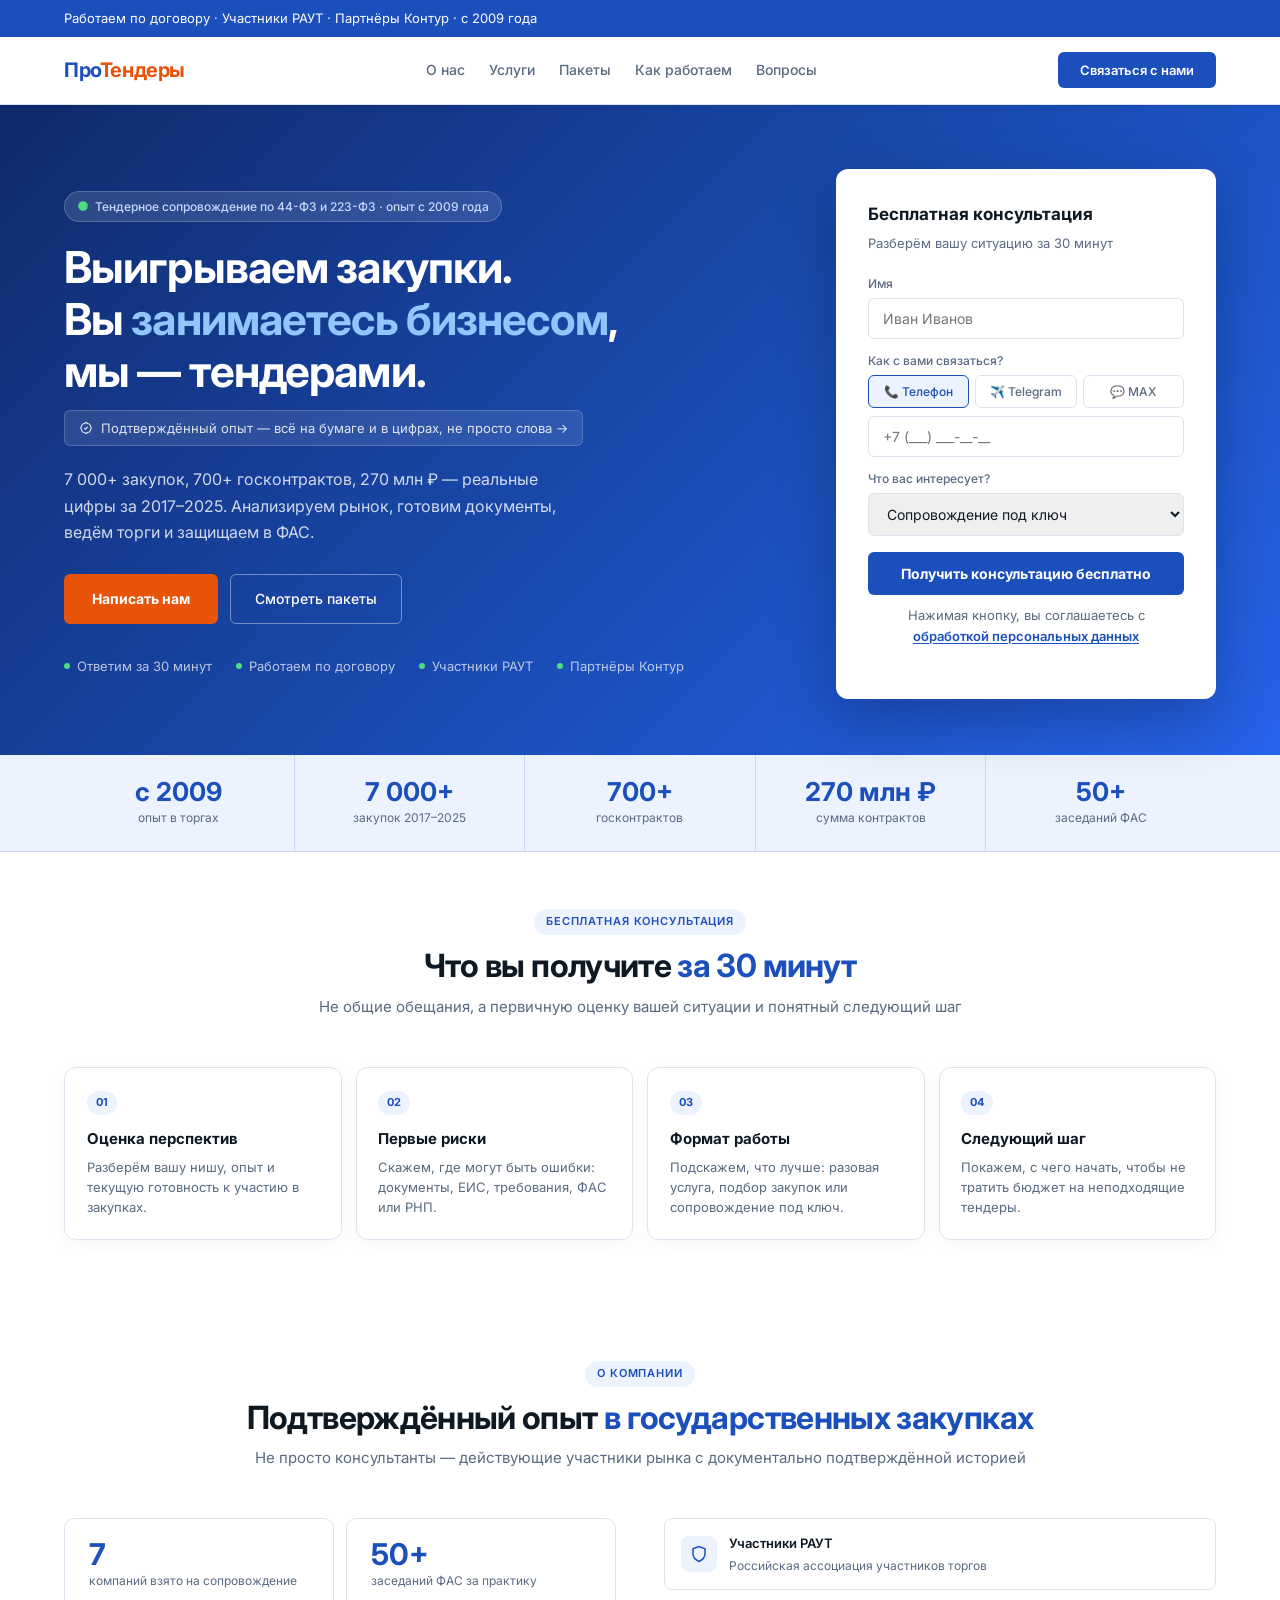
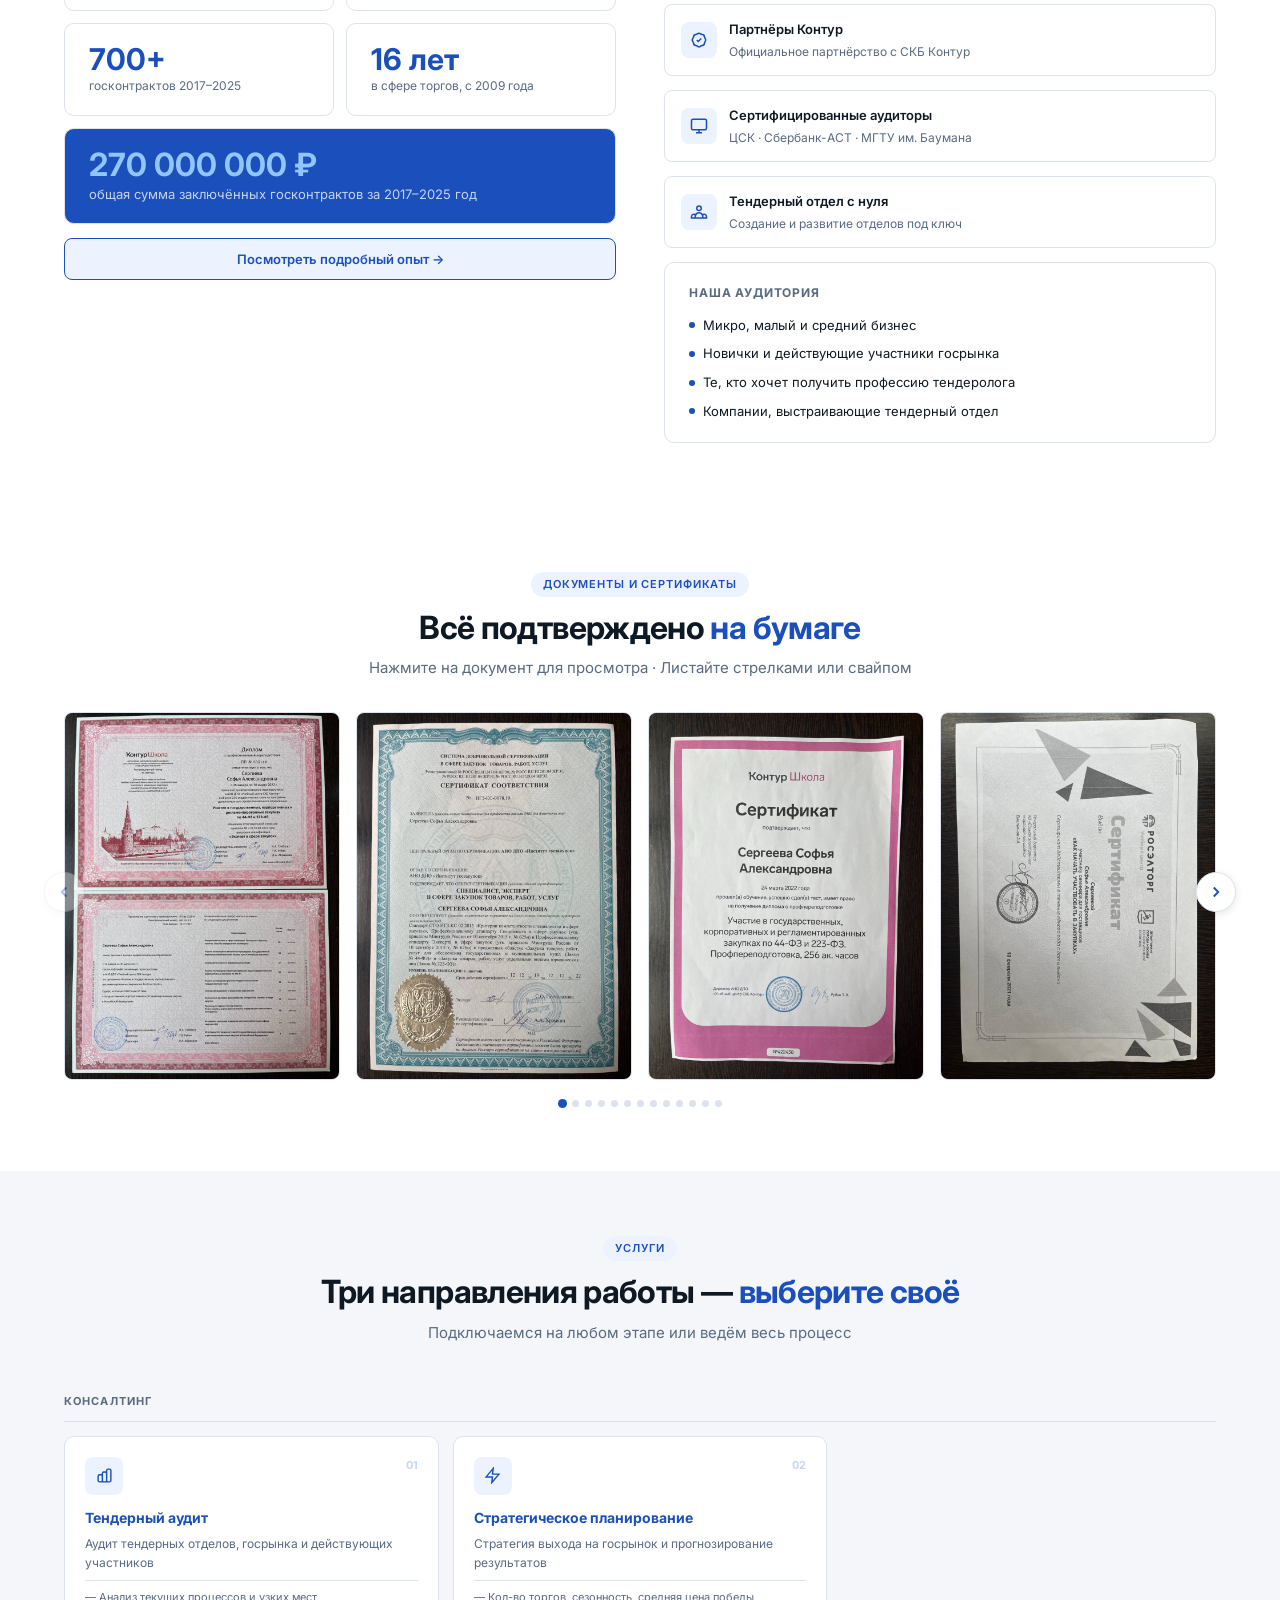
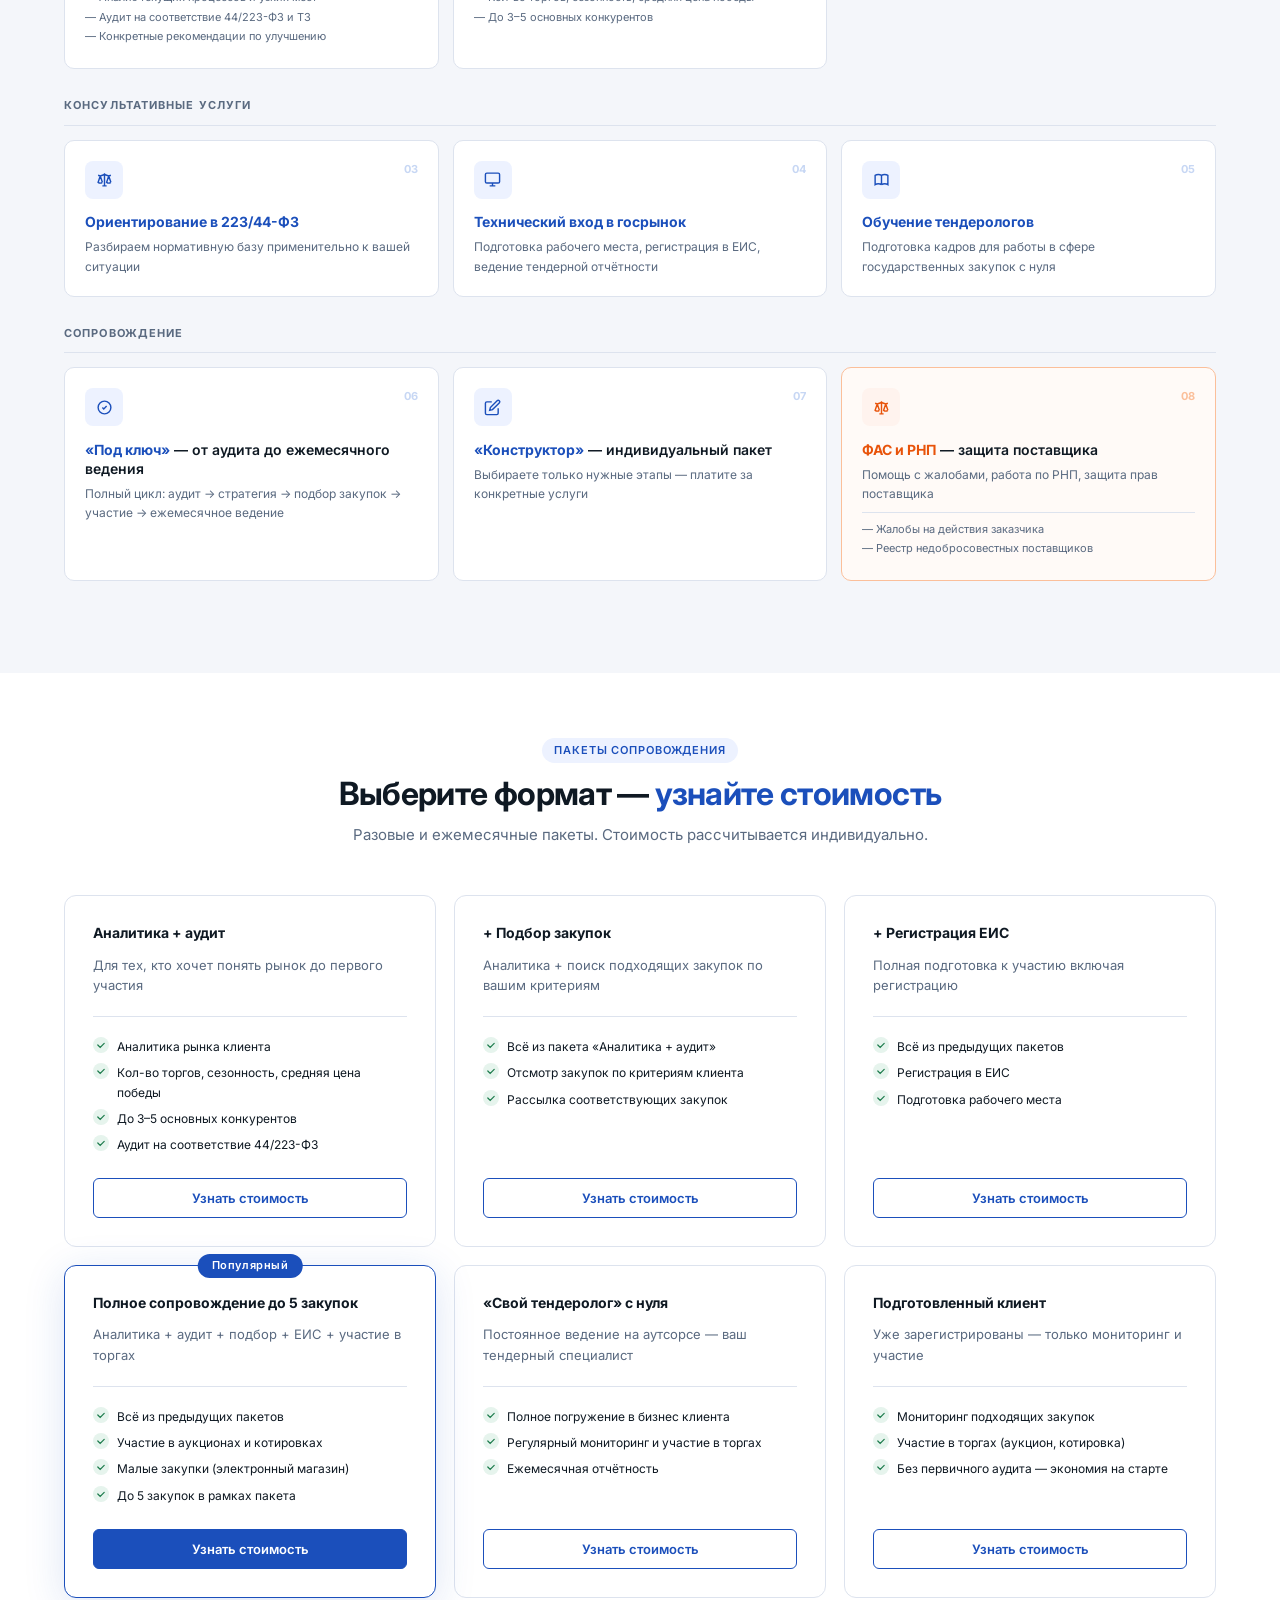
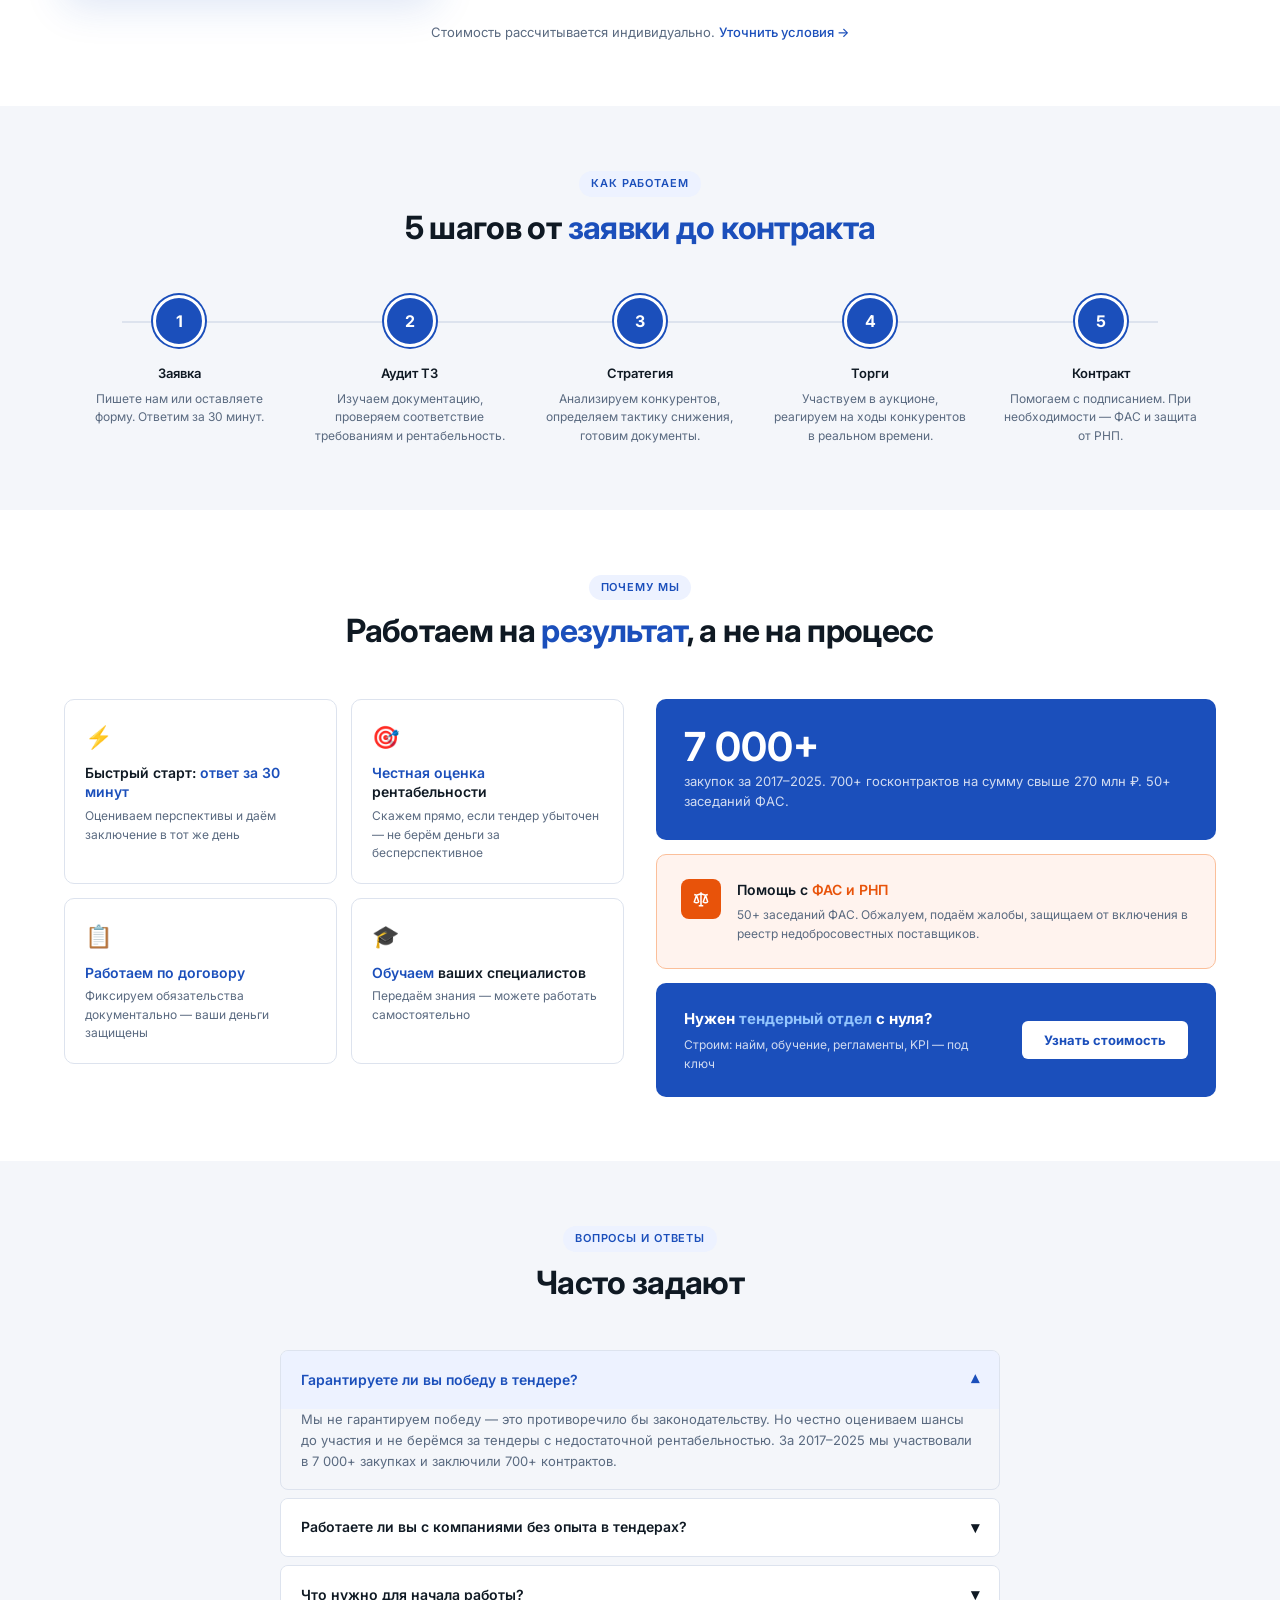
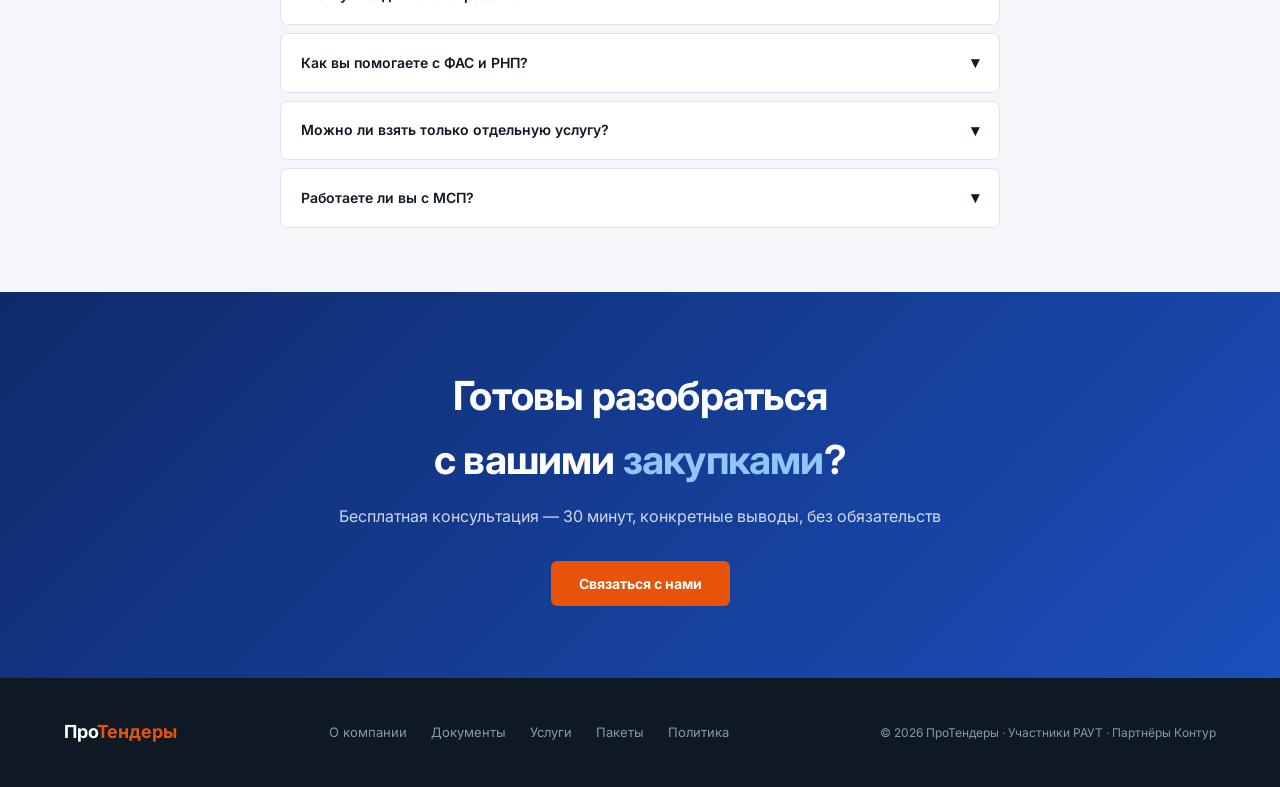
==== commit 012a2afd: "Update index.html" ====
--- a/index.html
+++ b/index.html
@@ -99,7 +99,7 @@
       </select>
     </div>
     <button class="form-submit" onclick="submitHeroForm(this)">Получить консультацию бесплатно</button>
-    <p class="form-note">Нажимая кнопку, вы соглашаетесь с <a href="/privacy.html" target="_blank" rel="noopener">обработкой персональных данных</a></p>
+    <p class="form-note">Нажимая кнопку, вы соглашаетесь с <a href="/privacy" target="_blank" rel="noopener">обработкой персональных данных</a></p>
   </div>
 </div>
 
@@ -293,7 +293,7 @@
     <a href="#docs">Документы</a>
     <a href="#services">Услуги</a>
     <a href="#packages">Пакеты</a>
-    <a href="/privacy.html">Политика</a>
+    <a href="/privacy">Политика</a>
     <!-- <a href="https://t.me/ВАША_ССЫЛКА" target="_blank">Telegram</a> -->
   </div>
   <div style="font-size:12px">© 2026 ПроТендеры · Участники РАУТ · Партнёры Контур</div>
@@ -340,7 +340,7 @@
         </select>
       </div>
       <button id="popup-submit-btn" class="form-submit" onclick="submitPopup()">Отправить заявку</button>
-      <p class="form-note">Нажимая кнопку, вы соглашаетесь с <a href="/privacy.html" target="_blank" rel="noopener">обработкой персональных данных</a></p>
+      <p class="form-note">Нажимая кнопку, вы соглашаетесь с <a href="/privacy" target="_blank" rel="noopener">обработкой персональных данных</a></p>
     </div>
     <div id="popup-success" class="popup-success" style="display:none">
       <div class="ok-icon">✅</div>
--- a/css/style.css
+++ b/css/style.css
@@ -0,0 +1,419 @@
+*,*::before,*::after{box-sizing:border-box;margin:0;padding:0}
+html{scroll-behavior:smooth}
+:root{--blue:#1B4FBB;--blue-d:#143DA0;--blue-lt:#EDF2FF;--accent:#E8530A;--green:#1A7A4A;--text:#0F1923;--muted:#5A6A80;--light:#F4F6FA;--border:#DDE3EE}
+body{font-family:'Inter',sans-serif;color:var(--text);background:#fff;font-size:15px;line-height:1.6;-webkit-font-smoothing:antialiased}
+a{color:inherit;text-decoration:none}
+
+.topbar{background:var(--blue);color:#fff;font-size:13px;padding:8px 5vw;display:flex;justify-content:space-between;align-items:center}
+.topbar a{color:#fff;opacity:.85}.topbar a:hover{opacity:1}
+.topbar-r{display:flex;gap:1.5rem}
+
+nav{background:#fff;border-bottom:1px solid var(--border);padding:0 5vw;display:flex;align-items:center;justify-content:space-between;height:68px;position:sticky;top:0;z-index:100;box-shadow:0 1px 8px rgba(0,0,0,.06)}
+.logo-text{font-size:20px;font-weight:700;color:var(--blue);letter-spacing:-.02em}.logo-text span{color:var(--accent)}
+.nav-links{display:flex;gap:1.5rem}
+.nav-links a{font-size:14px;color:var(--muted);font-weight:500;transition:color .15s}.nav-links a:hover{color:var(--blue)}
+.btn-nav{background:var(--blue);color:#fff;font-size:13px;font-weight:600;padding:10px 22px;border-radius:6px;display:flex;align-items:center;gap:7px;transition:background .15s;cursor:pointer;border:none;font-family:inherit}.btn-nav:hover{background:var(--blue-d)}
+
+  /* CONTACT TABS */
+.contact-tabs{display:flex;gap:6px;margin-bottom:8px}
+.ctab{flex:1;padding:8px 4px;border:1.5px solid var(--border);border-radius:6px;background:#fff;font-size:12px;font-weight:500;color:var(--muted);cursor:pointer;font-family:inherit;transition:border-color .15s,color .15s,background .15s}
+.ctab.active{border-color:var(--blue);color:var(--blue);background:var(--blue-lt)}
+.ctab:hover:not(.active){border-color:#aab8d4}
+  
+/* HERO */
+.hero{background:linear-gradient(135deg,#0F2A6B 0%,#1B4FBB 60%,#2563EB 100%);color:#fff;padding:64px 5vw 56px;display:grid;grid-template-columns:1fr 380px;gap:4rem;align-items:center}
+.hero-badge{display:inline-flex;align-items:center;gap:6px;background:rgba(255,255,255,.12);border:1px solid rgba(255,255,255,.2);font-size:12px;font-weight:500;padding:5px 12px;border-radius:20px;margin-bottom:1.25rem;color:#c7d8ff}
+.hero h1{font-size:clamp(28px,3.5vw,44px);font-weight:700;line-height:1.18;margin-bottom:.75rem;letter-spacing:-.02em}
+.hero h1 span{color:#93C5FD}
+.hero-proof{display:inline-flex;align-items:center;gap:8px;background:rgba(255,255,255,.1);border:1px solid rgba(255,255,255,.18);padding:7px 14px;border-radius:6px;font-size:13px;color:rgba(255,255,255,.85);margin-bottom:1.25rem;cursor:pointer;transition:background .2s;border-width:1px}
+.hero-proof:hover{background:rgba(255,255,255,.18)}
+.hero-lead{font-size:16px;color:rgba(255,255,255,.8);line-height:1.65;margin-bottom:1.75rem;max-width:520px}
+.hero-actions{display:flex;gap:12px;flex-wrap:wrap;margin-bottom:2rem}
+.btn-accent{background:var(--accent);color:#fff;font-size:14px;font-weight:700;padding:14px 28px;border-radius:6px;display:inline-flex;align-items:center;gap:8px;transition:opacity .15s;cursor:pointer;border:none;font-family:inherit}.btn-accent:hover{opacity:.9}
+.btn-white-ol{background:transparent;color:#fff;border:1.5px solid rgba(255,255,255,.4);font-size:14px;font-weight:500;padding:13px 24px;border-radius:6px;transition:border-color .15s;cursor:pointer;font-family:inherit;display:inline-flex;align-items:center}.btn-white-ol:hover{border-color:rgba(255,255,255,.8)}
+.hero-trust{display:flex;gap:1.5rem;flex-wrap:wrap}
+.trust-item{display:flex;align-items:center;gap:7px;font-size:13px;color:rgba(255,255,255,.7)}
+.trust-dot{width:6px;height:6px;border-radius:50%;background:#4ADE80;flex-shrink:0}
+
+.hero-card{background:#fff;color:var(--text);border-radius:12px;padding:2rem;box-shadow:0 20px 60px rgba(0,0,0,.25)}
+.hero-card h3{font-size:17px;font-weight:700;margin-bottom:.3rem}
+.hero-card>p{font-size:13px;color:var(--muted);margin-bottom:1.25rem}
+.ff{margin-bottom:12px}
+.ff label{display:block;font-size:12px;font-weight:500;color:var(--muted);margin-bottom:5px}
+.ff input,.ff select{width:100%;padding:11px 14px;border:1.5px solid var(--border);border-radius:6px;font-size:14px;font-family:inherit;color:var(--text);outline:none;transition:border-color .15s}
+.ff input:focus,.ff select:focus{border-color:var(--blue)}
+.form-submit{width:100%;padding:13px;background:var(--blue);color:#fff;font-size:14px;font-weight:700;border:none;border-radius:6px;cursor:pointer;font-family:inherit;transition:background .15s;margin-top:4px}.form-submit:hover{background:var(--blue-d)}
+.form-note{font-size:11px;color:var(--muted);text-align:center;margin-top:10px}
+
+.stats-strip{background:var(--blue-lt);border-bottom:1px solid #C7D7F4;padding:0 5vw;display:flex}
+.stat{flex:1;padding:1.5rem 1rem;border-right:1px solid #C7D7F4;text-align:center}.stat:last-child{border-right:none}
+.stat-num{font-size:26px;font-weight:700;color:var(--blue);line-height:1;margin-bottom:3px}
+.stat-label{font-size:12px;color:var(--muted)}
+
+.section{padding:64px 5vw}
+.section-alt{background:var(--light)}
+.section-head{text-align:center;margin-bottom:3rem}
+.stag{display:inline-block;background:var(--blue-lt);color:var(--blue);font-size:11px;font-weight:600;letter-spacing:.08em;text-transform:uppercase;padding:4px 12px;border-radius:20px;margin-bottom:.75rem}
+.stitle{font-size:clamp(22px,3vw,32px);font-weight:700;line-height:1.2;letter-spacing:-.02em}.stitle span{color:var(--blue)}
+.ssub{font-size:15px;color:var(--muted);margin-top:.6rem}
+
+/* CREDENTIALS */
+.cred-grid{display:grid;grid-template-columns:1fr 1fr;gap:3rem;align-items:start}
+.cred-stats{display:grid;grid-template-columns:1fr 1fr;gap:12px}
+.cred-box{background:#fff;border:1px solid var(--border);border-radius:10px;padding:1.25rem 1.5rem}
+.cred-box-num{font-size:30px;font-weight:700;color:var(--blue);line-height:1;margin-bottom:4px}
+.cred-box-label{font-size:12px;color:var(--muted);line-height:1.4}
+.cred-box.wide{grid-column:1/-1;background:var(--blue);color:#fff}
+.cred-box.wide .cred-box-num{color:#93C5FD;font-size:32px}
+.cred-box.wide .cred-box-label{color:rgba(255,255,255,.75);font-size:13px}
+.cred-right{display:flex;flex-direction:column;gap:14px}
+.badge-row{display:flex;align-items:center;gap:12px;padding:14px 16px;background:#fff;border:1px solid var(--border);border-radius:8px}
+.badge-icon{width:36px;height:36px;border-radius:8px;background:var(--blue-lt);display:flex;align-items:center;justify-content:center;color:var(--blue);flex-shrink:0}
+.badge-title{font-size:13px;font-weight:600;margin-bottom:2px}
+.badge-sub{font-size:12px;color:var(--muted)}
+.audience-block{background:#fff;border:1px solid var(--border);border-radius:10px;padding:1.25rem 1.5rem}
+.audience-block h4{font-size:12px;font-weight:700;color:var(--muted);text-transform:uppercase;letter-spacing:.07em;margin-bottom:12px}
+.aud-list{display:flex;flex-direction:column;gap:8px}
+.aud-item{display:flex;align-items:center;gap:8px;font-size:13px}
+.aud-dot{width:6px;height:6px;border-radius:50%;background:var(--blue);flex-shrink:0}
+
+/* ── DOCUMENT SLIDER ── */
+.docs-section{padding:64px 0;background:#fff;overflow:hidden}
+.docs-section-head{text-align:center;margin-bottom:2rem;padding:0 5vw}
+.docs-slider-wrap{position:relative;padding:0 5vw}
+.docs-track-outer{
+  overflow:hidden;
+  border-radius:4px;
+}
+.docs-track{
+  display:flex;
+  gap:16px;
+  transition:transform .35s cubic-bezier(.4,0,.2,1);
+  will-change:transform;
+  cursor:grab;
+  user-select:none;
+}
+.docs-track.dragging{cursor:grabbing;transition:none}
+.doc-slide{
+  flex:0 0 calc((100% - 16px*3) / 4);
+  min-width:0;
+}
+.doc-thumb{
+  position:relative;cursor:pointer;border-radius:8px;overflow:hidden;
+  border:1px solid var(--border);background:var(--light);
+  aspect-ratio:3/4;
+  transition:transform .2s,box-shadow .2s;
+}
+.doc-thumb:hover{transform:translateY(-3px);box-shadow:0 8px 28px rgba(27,79,187,.18)}
+.doc-thumb img{width:100%;height:100%;object-fit:cover;display:block;pointer-events:none}
+.doc-thumb-overlay{
+  position:absolute;inset:0;background:rgba(27,79,187,.0);
+  display:flex;align-items:center;justify-content:center;
+  transition:background .2s;
+}
+.doc-thumb:hover .doc-thumb-overlay{background:rgba(27,79,187,.35)}
+.doc-thumb-overlay svg{opacity:0;transition:opacity .2s;color:#fff}
+.doc-thumb:hover .doc-thumb-overlay svg{opacity:1}
+.doc-caption{font-size:11px;color:var(--muted);text-align:center;padding:8px 8px 10px;background:#fff;border-top:1px solid var(--border);line-height:1.4}
+
+/* Slider arrows */
+.slider-arrow{
+  position:absolute;top:50%;transform:translateY(-60%);
+  width:40px;height:40px;border-radius:50%;
+  background:#fff;border:1px solid var(--border);
+  display:flex;align-items:center;justify-content:center;
+  cursor:pointer;z-index:10;transition:background .15s,box-shadow .15s;
+  box-shadow:0 2px 8px rgba(0,0,0,.1);
+  color:var(--blue);
+}
+.slider-arrow:hover{background:var(--blue-lt);box-shadow:0 4px 14px rgba(27,79,187,.2)}
+.slider-arrow.prev{left:calc(5vw - 20px)}
+.slider-arrow.next{right:calc(5vw - 20px)}
+.slider-arrow.disabled{opacity:.35;cursor:default;pointer-events:none}
+
+/* Slider dots */
+.slider-dots{display:flex;justify-content:center;gap:6px;margin-top:20px}
+.slider-dot{width:7px;height:7px;border-radius:50%;background:var(--border);cursor:pointer;transition:background .2s,transform .2s}
+.slider-dot.active{background:var(--blue);transform:scale(1.3)}
+
+/* LIGHTBOX */
+.lightbox{display:none;position:fixed;inset:0;background:rgba(0,0,0,.88);z-index:3000;align-items:center;justify-content:center;padding:20px}
+.lightbox.open{display:flex}
+.lightbox-inner{position:relative;max-width:720px;width:100%;display:flex;flex-direction:column;align-items:center;gap:14px}
+.lightbox-img{max-height:82vh;max-width:100%;border-radius:8px;object-fit:contain;box-shadow:0 24px 64px rgba(0,0,0,.5)}
+.lightbox-close{position:absolute;top:-48px;right:0;color:#fff;font-size:30px;cursor:pointer;background:none;border:none;opacity:.7;transition:opacity .2s;font-family:inherit;line-height:1}.lightbox-close:hover{opacity:1}
+.lightbox-caption{color:rgba(255,255,255,.75);font-size:13px;text-align:center;max-width:500px}
+.lightbox-nav{display:flex;align-items:center;gap:14px}
+.lb-btn{background:rgba(255,255,255,.15);border:1px solid rgba(255,255,255,.25);color:#fff;padding:8px 20px;border-radius:6px;cursor:pointer;font-size:13px;font-family:inherit;transition:background .2s}.lb-btn:hover{background:rgba(255,255,255,.28)}
+.lightbox-counter{font-size:12px;color:rgba(255,255,255,.45);min-width:48px;text-align:center}
+
+/* SERVICES */
+.svc-cat-label{font-size:11px;font-weight:700;letter-spacing:.1em;text-transform:uppercase;color:var(--muted);margin-bottom:14px;padding-bottom:10px;border-bottom:1px solid var(--border)}
+.svc-grid{display:grid;grid-template-columns:repeat(3,1fr);gap:14px;margin-bottom:28px}
+.svc-card{background:#fff;border:1.5px solid var(--border);border-radius:10px;padding:1.25rem;transition:border-color .2s,box-shadow .2s}
+.svc-card:hover{border-color:var(--blue);box-shadow:0 4px 20px rgba(27,79,187,.1)}
+.svc-top{display:flex;align-items:flex-start;justify-content:space-between;margin-bottom:.9rem}
+.svc-ico{width:38px;height:38px;border-radius:8px;background:var(--blue-lt);display:flex;align-items:center;justify-content:center;color:var(--blue)}
+.svc-n{font-size:11px;font-weight:700;color:#C7D7F4}
+.svc-title{font-size:14px;font-weight:600;margin-bottom:.35rem;line-height:1.35}.svc-title strong{color:var(--blue)}
+.svc-desc{font-size:12px;color:var(--muted);line-height:1.6}
+.svc-sub{font-size:11px;color:var(--muted);margin-top:8px;padding-top:8px;border-top:1px solid var(--border)}.svc-sub span{display:block;margin-bottom:2px}
+
+/* PACKAGES */
+.pkg-grid{display:grid;grid-template-columns:repeat(3,1fr);gap:18px}
+.pkg{background:#fff;border:1.5px solid var(--border);border-radius:12px;padding:1.75rem;display:flex;flex-direction:column}
+.pkg.feat{border-color:var(--blue);box-shadow:0 8px 40px rgba(27,79,187,.15);position:relative}
+.pkg-badge{position:absolute;top:-12px;left:50%;transform:translateX(-50%);background:var(--blue);color:#fff;font-size:11px;font-weight:600;letter-spacing:.05em;padding:3px 14px;border-radius:20px;white-space:nowrap}
+.pkg-name{font-size:14px;font-weight:700;margin-bottom:.75rem;line-height:1.3}
+.pkg-desc{font-size:13px;color:var(--muted);margin-bottom:1.25rem;padding-bottom:1.25rem;border-bottom:1px solid var(--border)}
+.pkg-feats{flex:1;display:flex;flex-direction:column;gap:7px;margin-bottom:1.5rem}
+.pf{display:flex;align-items:flex-start;gap:8px;font-size:12px}
+.chk{display:inline-block;width:16px;height:16px;flex-shrink:0}
+.pkg-btn{display:block;text-align:center;padding:11px;border-radius:6px;font-size:13px;font-weight:600;border:1.5px solid var(--blue);color:var(--blue);transition:background .15s,color .15s;cursor:pointer;background:transparent;width:100%;font-family:inherit}
+.pkg.feat .pkg-btn{background:var(--blue);color:#fff}.pkg-btn:hover{background:var(--blue);color:#fff}
+
+/* PROCESS */
+.proc-steps{display:grid;grid-template-columns:repeat(5,1fr);gap:0;position:relative}
+.proc-steps::before{content:'';position:absolute;top:26px;left:5%;right:5%;height:2px;background:var(--border);z-index:0}
+.proc-step{text-align:center;padding:0 1rem;position:relative;z-index:1}
+.proc-dot{width:52px;height:52px;border-radius:50%;background:var(--blue);color:#fff;font-size:16px;font-weight:700;display:flex;align-items:center;justify-content:center;margin:0 auto 1rem;border:3px solid #fff;box-shadow:0 0 0 2px var(--blue)}
+.proc-title{font-size:13px;font-weight:600;margin-bottom:.35rem}
+.proc-desc{font-size:12px;color:var(--muted);line-height:1.55}
+
+/* WHY */
+.adv-grid{display:grid;grid-template-columns:1fr 1fr;gap:2rem;align-items:start}
+.adv-list{display:grid;grid-template-columns:1fr 1fr;gap:14px}
+.adv-item{background:#fff;border:1px solid var(--border);border-radius:10px;padding:1.25rem}
+.adv-icon{font-size:22px;margin-bottom:.6rem}
+.adv-title{font-size:14px;font-weight:600;margin-bottom:.3rem}.adv-title span{color:var(--blue)}
+.adv-desc{font-size:12px;color:var(--muted);line-height:1.55}
+.adv-right{display:flex;flex-direction:column;gap:14px}
+.hl-box{background:var(--blue);color:#fff;border-radius:12px;padding:1.75rem}
+.hl-num{font-size:40px;font-weight:700;line-height:1;margin-bottom:.25rem}
+.hl-label{font-size:13px;opacity:.8}
+.fas-card{background:#FFF3EE;border:1.5px solid #FBBF9A;border-radius:10px;padding:1.5rem;display:flex;gap:1rem;align-items:flex-start}
+.fas-ico{flex-shrink:0;width:40px;height:40px;background:var(--accent);border-radius:8px;display:flex;align-items:center;justify-content:center}
+.fas-card h4{font-size:14px;font-weight:600;margin-bottom:.3rem}.fas-card h4 span{color:var(--accent)}
+.fas-card p{font-size:12px;color:var(--muted);line-height:1.55}
+.audit-mini{background:var(--blue);color:#fff;border-radius:10px;padding:1.5rem 1.75rem;display:flex;justify-content:space-between;align-items:center;gap:1.5rem}
+.audit-mini h3{font-size:15px;font-weight:700;margin-bottom:.25rem}.audit-mini h3 span{color:#93C5FD}
+.audit-mini p{font-size:12px;opacity:.8}
+.btn-wh{background:#fff;color:var(--blue);font-size:13px;font-weight:700;padding:11px 22px;border-radius:6px;white-space:nowrap;transition:opacity .15s;cursor:pointer;border:none;font-family:inherit}.btn-wh:hover{opacity:.9}
+
+/* FAQ */
+.faq-list{max-width:720px;margin:0 auto;display:flex;flex-direction:column;gap:8px}
+.faq-item{border:1px solid var(--border);border-radius:8px;overflow:hidden}
+.faq-q{padding:1rem 1.25rem;font-size:14px;font-weight:600;cursor:pointer;display:flex;justify-content:space-between;align-items:center;background:#fff;user-select:none}.faq-q:hover{background:var(--light)}
+.faq-a{padding:0 1.25rem 1rem;font-size:13px;color:var(--muted);line-height:1.65;display:none}
+.faq-item.open .faq-a{display:block}
+.faq-item.open .faq-q{background:var(--blue-lt);color:var(--blue)}
+.faq-arrow{transition:transform .2s;font-size:16px}
+.faq-item.open .faq-arrow{transform:rotate(180deg)}
+
+/* CTA / FOOTER */
+.cta-final{background:linear-gradient(135deg,#0F2A6B 0%,#1B4FBB 100%);color:#fff;text-align:center;padding:72px 5vw}
+.cta-final h2{font-size:clamp(24px,3.5vw,40px);font-weight:700;margin-bottom:.75rem;letter-spacing:-.02em}
+.cta-final h2 span{color:#93C5FD}
+.cta-final p{font-size:16px;opacity:.8;margin-bottom:2rem}
+.cta-btns{display:flex;gap:12px;justify-content:center;flex-wrap:wrap}
+footer{background:#0F1923;color:#8898AA;padding:2.5rem 5vw;display:flex;justify-content:space-between;align-items:center;flex-wrap:wrap;gap:1rem}
+.f-logo{font-size:18px;font-weight:700;color:#fff}.f-logo span{color:var(--accent)}
+.f-links{display:flex;gap:1.5rem}
+.f-links a{font-size:13px;color:#8898AA;transition:color .15s}.f-links a:hover{color:#fff}
+
+/* POPUP */
+.popup-overlay{display:none;position:fixed;inset:0;background:rgba(0,0,0,0);z-index:2000;align-items:center;justify-content:center;padding:20px;transition:background .25s}
+.popup-overlay.open{display:flex;background:rgba(0,0,0,.55)}
+.popup-modal{background:#fff;border-radius:12px;max-width:460px;width:100%;padding:2rem;box-shadow:0 20px 60px rgba(0,0,0,.25);position:relative;opacity:0;transform:translateY(24px) scale(.97);transition:opacity .28s cubic-bezier(.4,0,.2,1),transform .28s cubic-bezier(.4,0,.2,1)}
+.popup-overlay.open .popup-modal{opacity:1;transform:translateY(0) scale(1)}
+.popup-close{position:absolute;top:1rem;right:1.25rem;font-size:22px;cursor:pointer;color:var(--muted);line-height:1;background:none;border:none;font-family:inherit}.popup-close:hover{color:var(--text)}
+.popup-modal h3{font-size:20px;font-weight:700;margin-bottom:.3rem}
+.popup-sub{font-size:13px;color:var(--muted);margin-bottom:1.5rem}
+.popup-success{display:none;text-align:center;padding:1.5rem 0}
+.popup-success .ok-icon{font-size:48px;margin-bottom:.75rem}
+.popup-success h4{font-size:18px;font-weight:700;margin-bottom:.5rem}
+.popup-success p{font-size:13px;color:var(--muted)}
+
+/* MODAL */
+.modal-overlay{display:none;position:fixed;inset:0;background:rgba(0,0,0,.55);z-index:1000;align-items:center;justify-content:center;padding:20px}
+.modal-overlay.open{display:flex}
+.modal{background:#fff;border-radius:12px;max-width:660px;width:100%;max-height:90vh;overflow-y:auto;padding:2rem}
+.modal-close{float:right;font-size:22px;cursor:pointer;color:var(--muted);line-height:1;margin-left:1rem}.modal-close:hover{color:var(--text)}
+.modal h3{font-size:20px;font-weight:700;margin-bottom:.4rem}
+.modal-sub{font-size:13px;color:var(--muted);margin-bottom:1.5rem}
+.exp-item{display:flex;align-items:flex-start;gap:14px;padding:13px 0;border-bottom:1px solid var(--border)}
+.exp-item:last-child{border-bottom:none}
+.exp-year{font-size:11px;font-weight:600;color:var(--blue);letter-spacing:.06em;min-width:76px;padding-top:2px}
+.exp-text{font-size:13px;line-height:1.6}.exp-text strong{color:var(--blue)}
+
+  @media(min-width:901px){
+  .stat:last-child{flex:1;border-bottom:none}
+}
+  
+@media(max-width:900px){
+  .hero{grid-template-columns:1fr}.hero-card{max-width:480px}
+  .svc-grid{grid-template-columns:1fr 1fr}
+  .pkg-grid{grid-template-columns:1fr}
+.proc-steps{grid-template-columns:1fr 1fr;gap:2rem}.proc-steps::before{display:none}
+.proc-step:last-child:nth-child(odd){grid-column:1/-1}
+  .adv-grid,.cred-grid{grid-template-columns:1fr}
+  .stats-strip{flex-wrap:wrap}
+.stat{flex:0 0 50%;border-right:none;border-bottom:1px solid #C7D7F4}
+.stat:last-child{flex:0 0 100%;border-bottom:none}
+  .audit-mini{flex-direction:column}
+  .doc-slide{flex:0 0 calc((100% - 16px*2) / 3)}
+  .slider-arrow.prev{left:4px}
+  .slider-arrow.next{right:4px}
+}
+@media(max-width:600px){
+  .topbar{display:none}.nav-links{display:none}
+  .svc-grid,.adv-list,.cred-stats{grid-template-columns:1fr}
+  .doc-slide{flex:0 0 calc((100% - 16px) / 2)}
+}
+@media(max-width:400px){
+  .doc-slide{flex:0 0 85%}
+}
+
+/* ═══ EDITED CONVERSION BLOCKS ═══ */
+.form-note a { color: var(--blue); font-weight: 600; text-decoration: underline; text-underline-offset: 2px; }
+
+.consultation-section { background: #fff; padding-top: 56px; padding-bottom: 56px; }
+.consult-grid { display: grid; grid-template-columns: repeat(4, 1fr); gap: 14px; }
+.consult-card { background: #fff; border: 1.5px solid var(--border); border-radius: 12px; padding: 1.35rem; box-shadow: 0 4px 18px rgba(15,25,35,.04); }
+.consult-num { display: inline-flex; align-items: center; justify-content: center; height: 24px; padding: 0 9px; border-radius: 20px; background: var(--blue-lt); color: var(--blue); font-size: 11px; font-weight: 700; margin-bottom: 12px; }
+.consult-card h3 { font-size: 15px; font-weight: 700; margin-bottom: 6px; }
+.consult-card p { font-size: 13px; color: var(--muted); line-height: 1.55; }
+
+.mobile-sticky-cta { display: none; }
+
+@media(max-width:900px){
+  .consult-grid { grid-template-columns: 1fr 1fr; }
+}
+
+@media(max-width:600px){
+  body { padding-bottom: 72px; }
+  .hero { padding-top: 42px; padding-bottom: 42px; gap: 2rem; }
+  .hero h1 { font-size: clamp(30px, 9vw, 42px); }
+  .hero-lead { font-size: 15px; }
+  .hero-actions .btn-accent, .hero-actions .btn-white-ol { width: 100%; justify-content: center; }
+  .hero-trust { gap: 10px; }
+  .trust-item { width: 100%; }
+  .consult-grid { grid-template-columns: 1fr; }
+  .consultation-section { padding-top: 44px; padding-bottom: 44px; }
+  .mobile-sticky-cta { position: fixed; left: 0; right: 0; bottom: 0; z-index: 1500; display: grid; grid-template-columns: 1.2fr .8fr; gap: 8px; padding: 10px; background: rgba(255,255,255,.96); border-top: 1px solid var(--border); box-shadow: 0 -8px 24px rgba(0,0,0,.08); }
+  .mobile-sticky-cta button, .mobile-sticky-cta a { min-height: 46px; border-radius: 8px; border: none; font-family: inherit; font-size: 13px; font-weight: 800; display: flex; align-items: center; justify-content: center; }
+  .mobile-sticky-cta button { background: var(--accent); color: #fff; }
+  .mobile-sticky-cta a { background: var(--blue-lt); color: var(--blue); }
+}
+/* restore original right-column layout for WHY block */
+#why .adv-grid {
+  display: grid !important;
+  grid-template-columns: 1fr 1fr !important;
+  gap: 2rem !important;
+  align-items: start !important;
+  max-width: none !important;
+  margin: 0 !important;
+}
+
+#why .adv-list {
+  display: grid !important;
+  grid-template-columns: 1fr 1fr !important;
+  gap: 14px !important;
+  margin-bottom: 0 !important;
+}
+
+#why .adv-item {
+  min-height: auto !important;
+  padding: 1.25rem !important;
+  border: 1px solid var(--border) !important;
+  border-radius: 10px !important;
+  background: #fff !important;
+}
+
+#why .adv-icon {
+  font-size: 22px !important;
+  margin-bottom: .6rem !important;
+}
+
+#why .adv-title {
+  font-size: 14px !important;
+  line-height: 1.35 !important;
+  margin-bottom: .3rem !important;
+}
+
+#why .adv-desc {
+  font-size: 12px !important;
+  line-height: 1.55 !important;
+}
+
+#why .adv-right {
+  display: flex !important;
+  flex-direction: column !important;
+  gap: 14px !important;
+  align-items: stretch !important;
+}
+
+#why .hl-box,
+#why .fas-card,
+#why .audit-mini {
+  min-height: auto !important;
+  border-radius: 10px !important;
+}
+
+#why .hl-box {
+  padding: 1.75rem !important;
+}
+
+#why .fas-card {
+  display: flex !important;
+  flex-direction: row !important;
+  gap: 1rem !important;
+  align-items: flex-start !important;
+  padding: 1.5rem !important;
+}
+
+#why .audit-mini {
+  display: flex !important;
+  flex-direction: row !important;
+  justify-content: space-between !important;
+  align-items: center !important;
+  gap: 1.5rem !important;
+  padding: 1.5rem 1.75rem !important;
+}
+
+@media (max-width: 900px) {
+  #why .adv-grid {
+    grid-template-columns: 1fr !important;
+  }
+
+  #why .adv-list {
+    grid-template-columns: 1fr 1fr !important;
+  }
+
+  #why .audit-mini {
+    flex-direction: column !important;
+    align-items: flex-start !important;
+  }
+}
+
+@media (max-width: 600px) {
+  #why .adv-list {
+    grid-template-columns: 1fr !important;
+  }
+}
+
+/* delayed mobile sticky CTA */
+@media(max-width:600px){
+  .mobile-sticky-cta {
+    opacity: 0 !important;
+    transform: translateY(120%) !important;
+    pointer-events: none !important;
+    transition: opacity .25s ease, transform .25s ease !important;
+  }
+
+  .mobile-sticky-cta.is-visible {
+    opacity: 1 !important;
+    transform: translateY(0) !important;
+    pointer-events: auto !important;
+  }
+}
